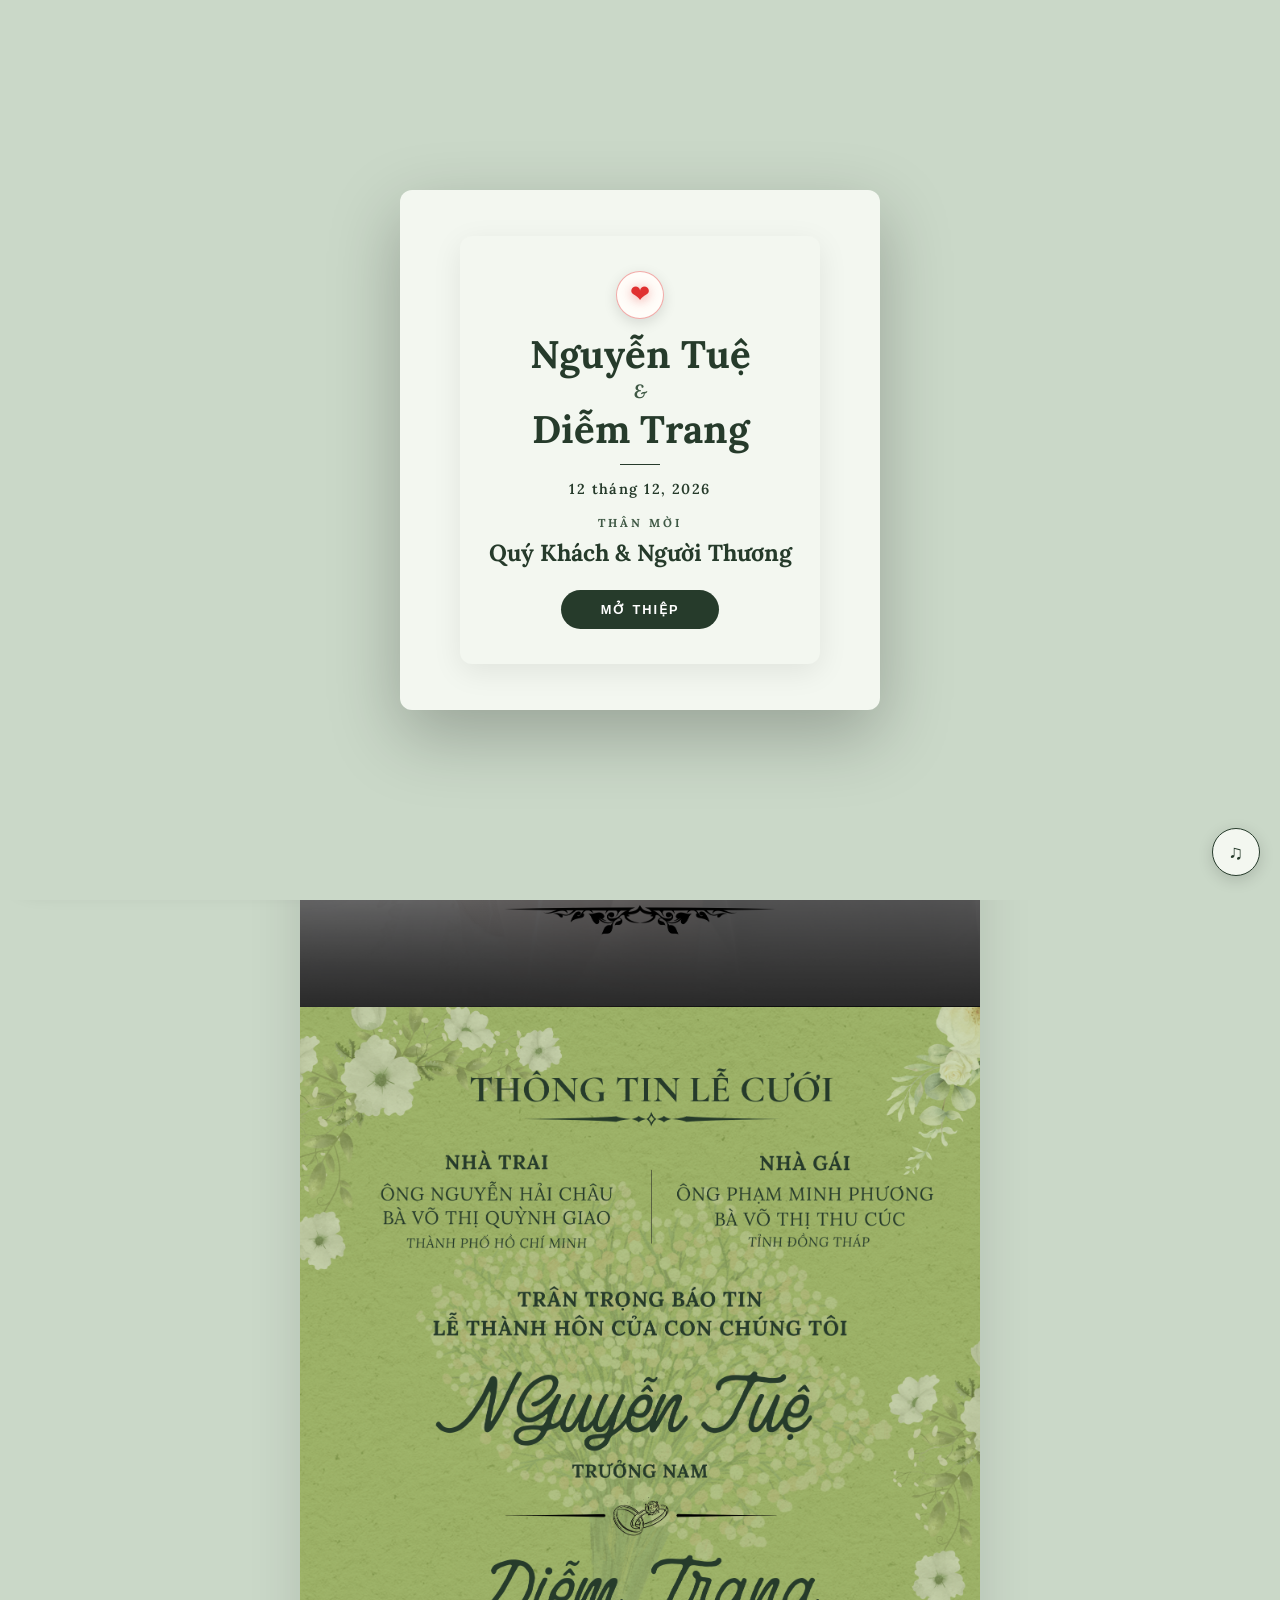
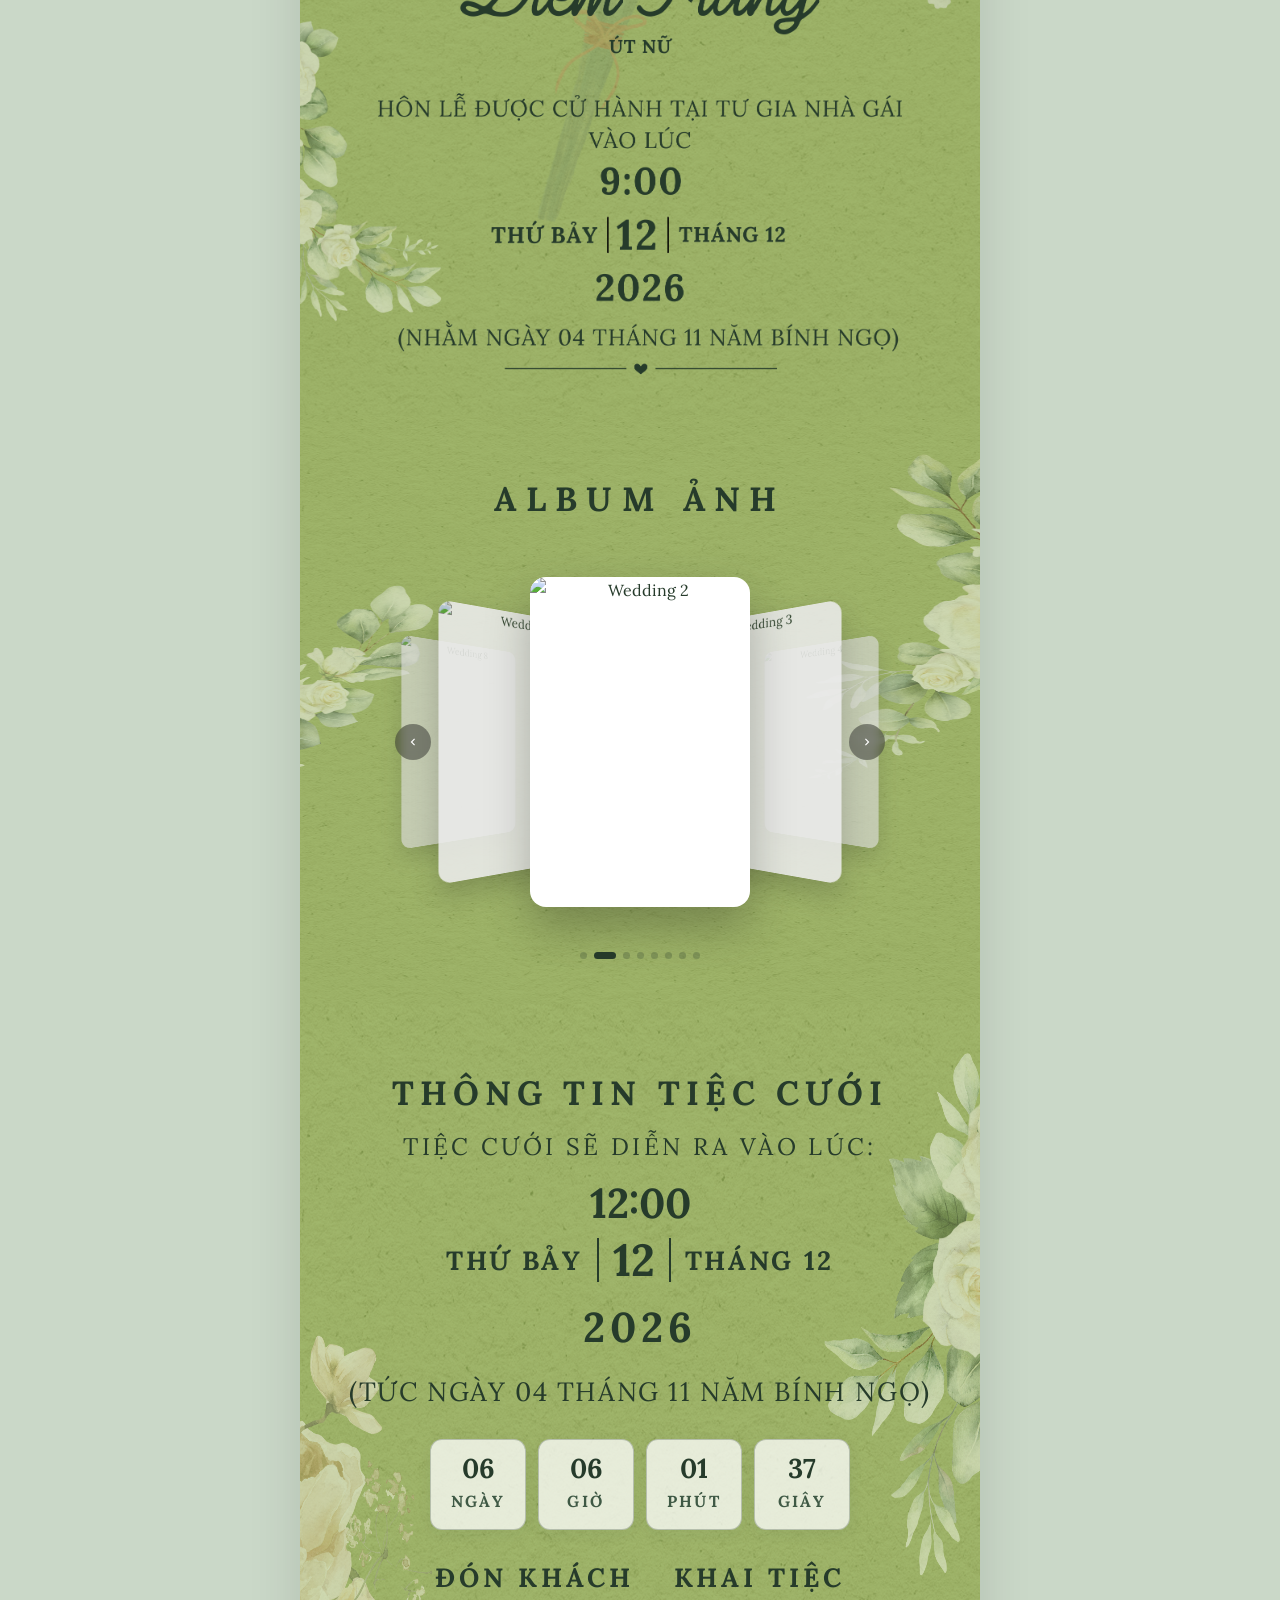
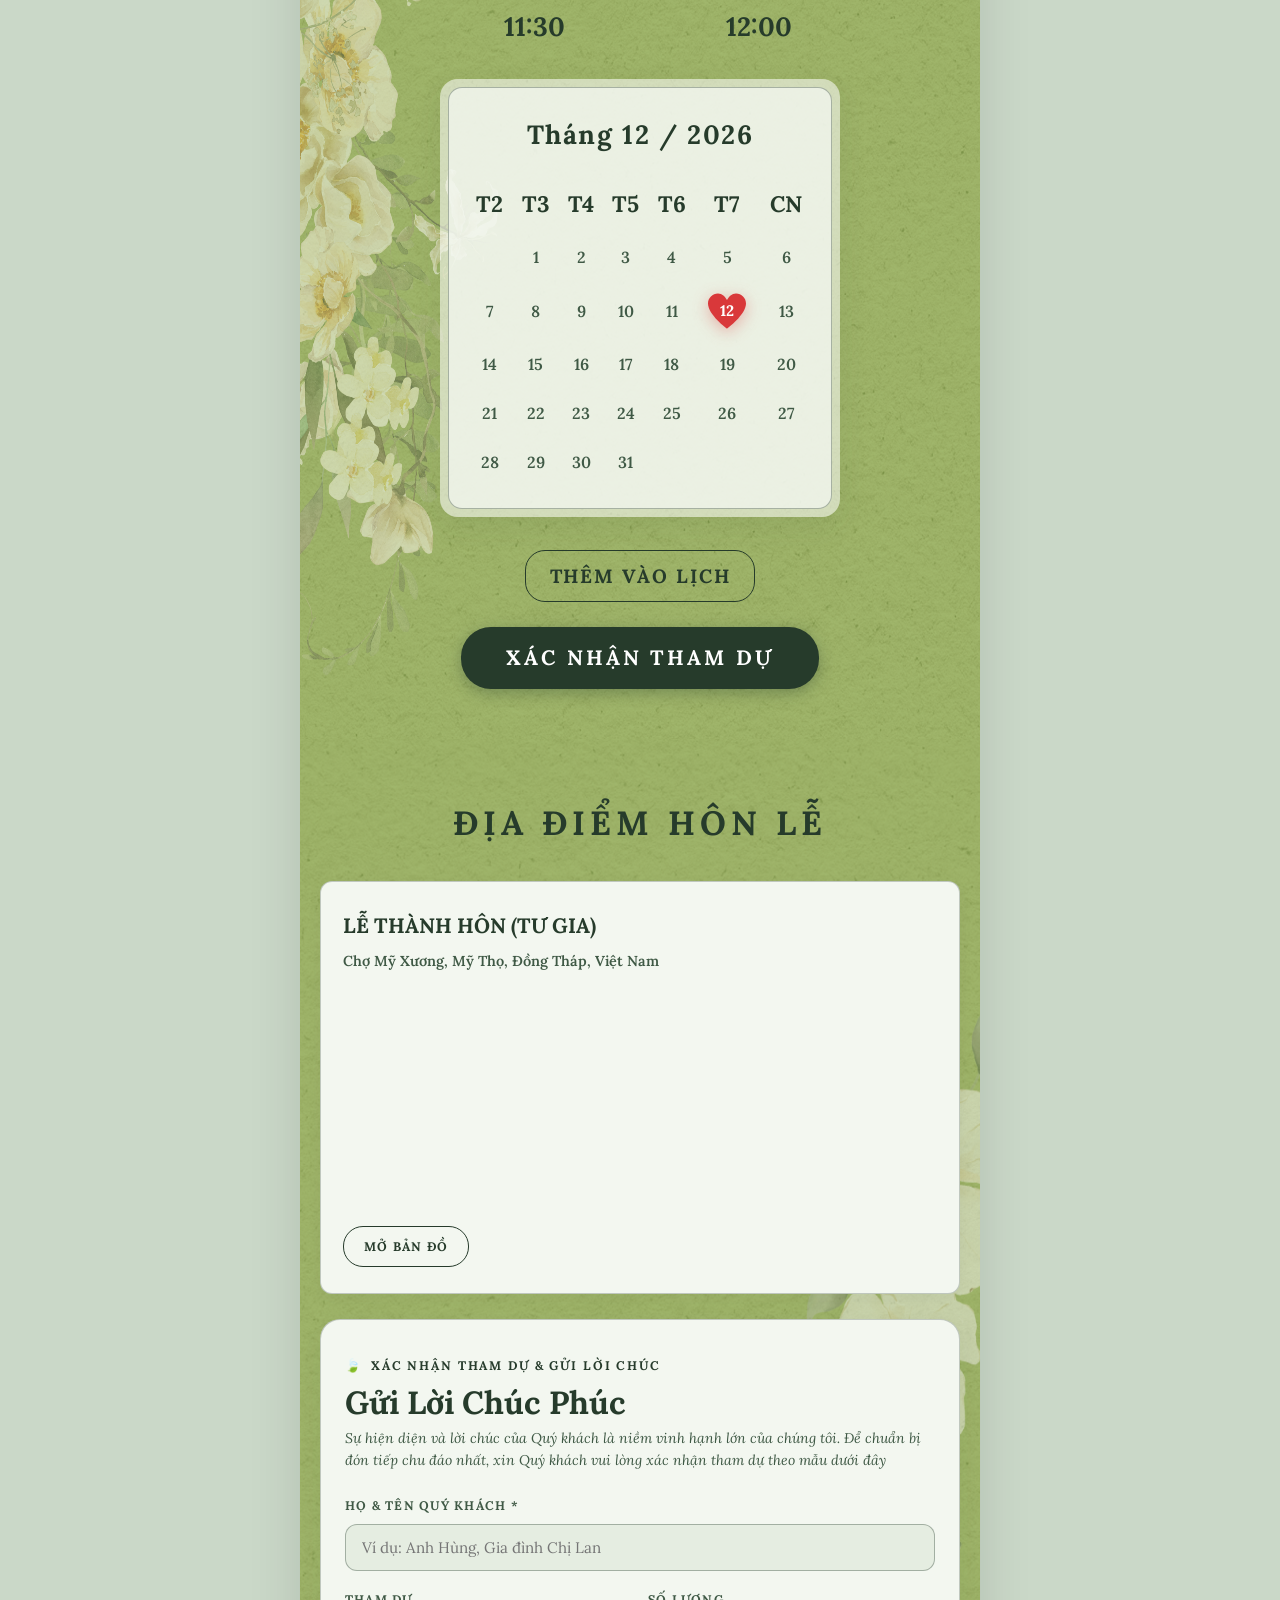
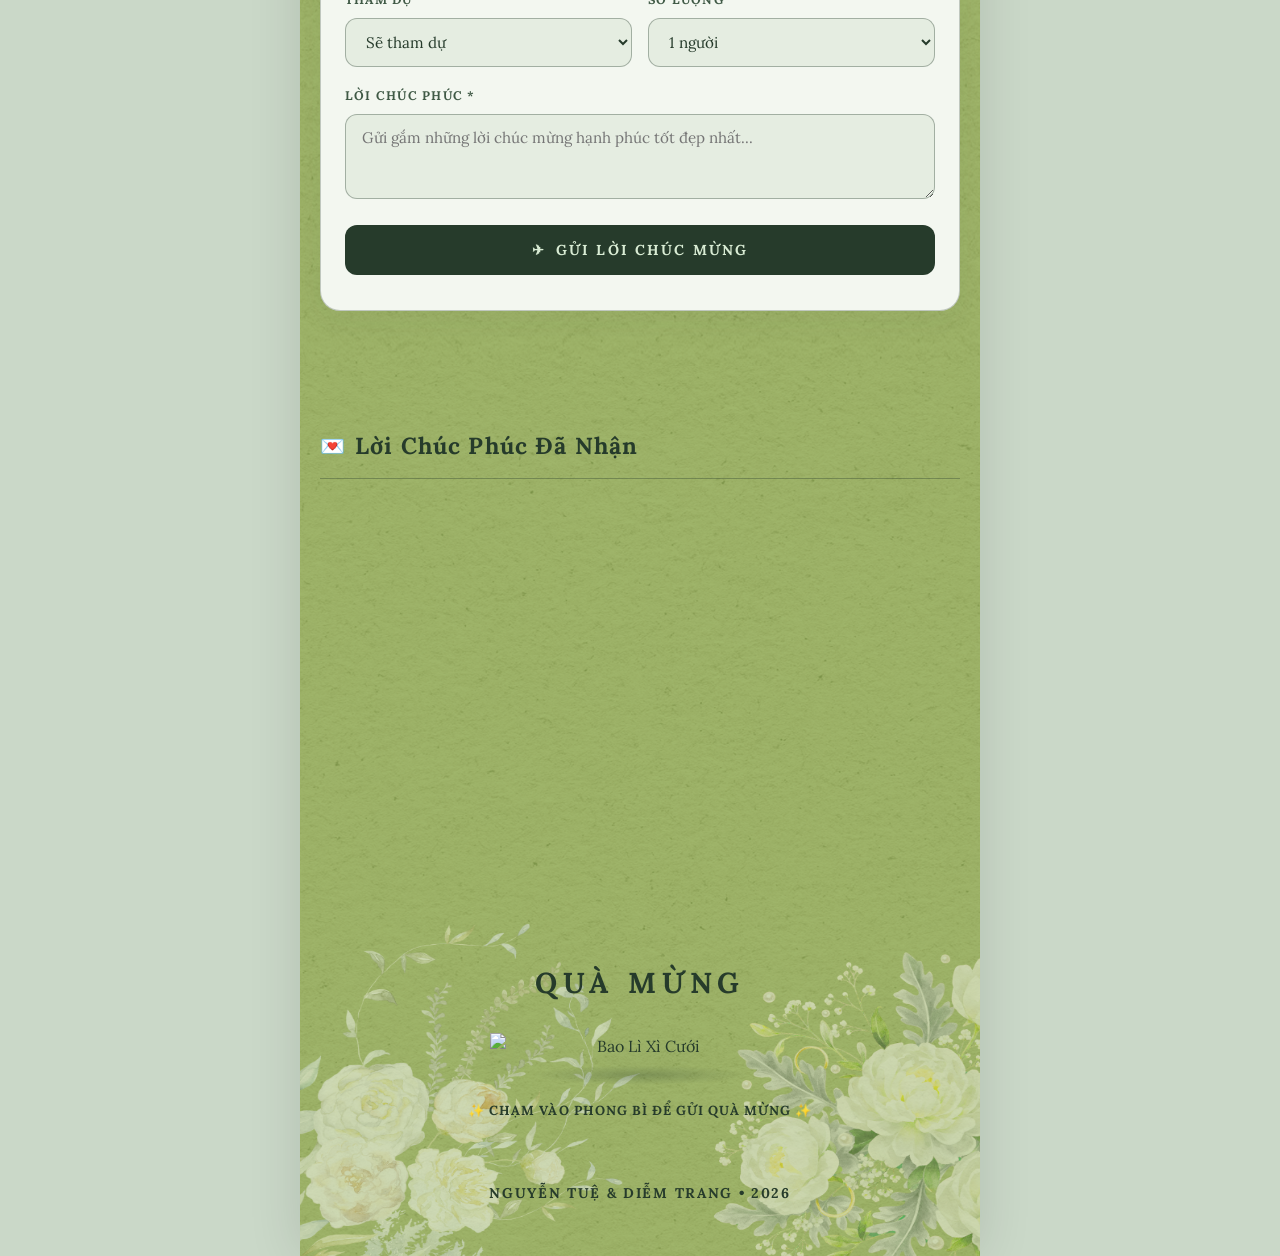
==== index.html @ a5dba7d6 "test" ====
<!DOCTYPE html>
<html lang="vi">
<head>
  <meta charset="UTF-8" />
  <meta name="viewport" content="width=device-width, initial-scale=1.0" />
  <title>Thông Tin Lễ Cưới | Nguyễn Tuệ & Diễm Trang</title>
  <link rel="preconnect" href="https://fonts.googleapis.com" />
  <link rel="preconnect" href="https://fonts.gstatic.com" crossorigin />
  <link href="https://fonts.googleapis.com/css2?family=Lora:ital,wght@0,400;0,500;0,600;0,700;1,400;1,600&family=Montserrat:wght@400;500;600;700;800&family=Playfair+Display:ital,wght@0,600;0,700;1,600&display=swap" rel="stylesheet" />
  <link rel="stylesheet" href="css/style.css">
</head>
<body>

  <!-- AUDIO PLAYER -->
  <audio id="audioPlayer" loop preload="auto">
    <source src="laanh.mp3" type="audio/mpeg" />
  </audio>

  <!-- FIXED MUSIC BUTTON -->
  <div class="music-btn" id="musicToggle" title="Bật/Tắt Nhạc Nền">♫</div>

  <!-- TICKER LỜI CHÚC (GÓC DƯỚI TRÁI) -->
  <div class="floating-ticker-widget" id="floatingWidget">
    <div class="ticker-header">
      <span><span class="red-heart">❤</span> Lời Chúc Phúctest</span>
      <button class="ticker-close-btn" id="widgetToggleBtn" title="Thu gọn">✕</button>
    </div>
    <div class="ticker-content-box" id="tickerContentBox"></div>
  </div>
  <div class="widget-fab-icon" id="widgetFabIcon" title="Xem lời chúc">
    <svg class="heart-fab-svg" viewBox="0 0 32 29.6">
      <path d="M23.6,0c-3.4,0-6.3,2.7-7.6,5.6C14.7,2.7,11.8,0,8.4,0C3.8,0,0,3.8,0,8.4c0,9.4,16,21.2,16,21.2s16-11.8,16-21.2C32,3.8,28.2,0,23.6,0z"/>
    </svg>
  </div>
  
  <!-- POP-UP THÔNG BÁO -->
  <div class="custom-alert-overlay" id="customAlert">
    <div class="custom-alert-card">
      <h4 id="alertTitle">Thông Báo</h4>
      <p id="alertMsg">Thao tác thành công!</p>
      <button class="btn-alert-ok" id="alertOkBtn">Đồng Ý</button>
    </div>
  </div>
  
  <!-- MÀN HÌNH LOADING KHI SUBMIT FORM -->
  <div class="loading-overlay" id="loadingOverlay">
    <div class="spinner"></div>
    <div class="loading-text">Đang gửi lời chúc...</div>
  </div>

  <!-- MÀN HÌNH CHÀO MỞ THIỆP -->
  <div id="gateScreen">
    <div class="vintage-envelope-card">
      <div class="gate-inner-content">
        <div class="seal-heart-icon"><span class="red-heart">❤</span></div>
        <div class="gate-names">
          Nguyễn Tuệ
          <span>&</span>
          Diễm Trang
        </div>
        <div class="gate-divider"></div>
        <div class="gate-date">12 tháng 12, 2026</div>
        <div class="gate-guest-box">
          <small>Thân Mời</small>
          <div class="gate-guest-name" id="gateGuest">Quý Khách & Người Thương</div>
        </div>
        <button class="btn-gate-open" id="btnOpen">Mở thiệp</button>
      </div>
    </div>
  </div>

  <!-- GIAO DIỆN CHÍNH -->
  <div class="wrapper">
    <!-- 0. SAVE THE DATE (POSTER 1) -->
    <section class="poster-section save-the-date-poster">
      <img src="./image/Main 1.png" alt="Save The Date - Nguyễn Tuệ & Diễm Trang" class="full-poster-img" />
    </section>

    <!-- 1. THÔNG TIN LỄ CƯỚI (POSTER 2) -->
    <section class="poster-section invitation-poster">
      <img src="./image/Main 2.png" alt="Thông Tin Lễ Cưới - Nguyễn Tuệ & Diễm Trang" class="full-poster-img" />
    </section>

    <!-- =========================================================
         BẮT ĐẦU 4 NỀN TRẢI ĐỀU NHAU TỪ ĐÂY
         ========================================================= -->

    <!-- NỀN 1: ALBUM ẢNH 3D -->
    <div class="album-section">
      <div class="album-container">
        <h2 class="album-heading">ALBUM ẢNH</h2>

        <div class="coverflow-wrapper" id="coverflowWrapper">
          <button class="nav-btn btn-prev" id="btnPrev" aria-label="Trước">
            <svg viewBox="0 0 24 24"><path d="M15.41 16.59L10.83 12l4.58-4.59L14 6l-6 6 6 6z"/></svg>
          </button>

          <!-- KHUNG TRACK CHỨA CÁC CARD ẢNH (GÁN ID ĐỂ REALTIME CẬP NHẬT) -->
          <div class="coverflow-track" id="coverflowTrack">
            <div class="coverflow-card"><img src="https://images.unsplash.com/photo-1519741497674-611481863552?w=600&auto=format&fit=crop&q=80" alt="Wedding 1"></div>
            <div class="coverflow-card"><img src="https://images.unsplash.com/photo-1511285560929-80b456fea0bc?w=600&auto=format&fit=crop&q=80" alt="Wedding 2"></div>
            <div class="coverflow-card"><img src="https://images.unsplash.com/photo-1583939003579-730e3918a45a?w=600&auto=format&fit=crop&q=80" alt="Wedding 3"></div>
            <div class="coverflow-card"><img src="https://images.unsplash.com/photo-1520854221256-17451cc331bf?w=600&auto=format&fit=crop&q=80" alt="Wedding 4"></div>
            <div class="coverflow-card"><img src="https://images.unsplash.com/photo-1537633552985-df8429e8048b?w=600&auto=format&fit=crop&q=80" alt="Wedding 5"></div>
            <div class="coverflow-card"><img src="https://images.unsplash.com/photo-1519741497674-611481863552?w=600&auto=format&fit=crop&q=80" alt="Wedding 6"></div>
            <div class="coverflow-card"><img src="https://images.unsplash.com/photo-1511285560929-80b456fea0bc?w=600&auto=format&fit=crop&q=80" alt="Wedding 7"></div>
            <div class="coverflow-card"><img src="https://images.unsplash.com/photo-1583939003579-730e3918a45a?w=600&auto=format&fit=crop&q=80" alt="Wedding 8"></div>
          </div>

          <button class="nav-btn btn-next" id="btnNext" aria-label="Sau">
            <svg viewBox="0 0 24 24"><path d="M8.59 16.59L13.17 12 8.59 7.41 10 6l6 6-6 6z"/></svg>
          </button>
        </div>

        <div class="dots-container" id="dotsBox"></div>
      </div>
    </div>

    <!-- NỀN 2: THÔNG TIN TIỆC CƯỚI & COUNTDOWN -->
    <div class="reception-details-section">
      <div class="reception-header-title">THÔNG TIN TIỆC CƯỚI</div>
      <div class="reception-header-sub">TIỆC CƯỚI SẼ DIỄN RA VÀO LÚC:</div>

      <div class="reception-main-time">12:00</div>

      <div class="date-display-box">
        <span class="day-text">Thứ Bảy</span>
        <span class="day-number">12</span>
        <span class="month-text">Tháng 12</span>
      </div>

      <div class="year-display">2026</div>
      <div class="lunar-date">(TỨC NGÀY 04 THÁNG 11 NĂM BÍNH NGỌ)</div>

      <!-- Countdown -->
      <div class="countdown-container" id="countdownTimer">
        <div class="countdown-card">
          <div class="countdown-number" id="cdDays">00</div>
          <div class="countdown-label">Ngày</div>
        </div>
        <div class="countdown-card">
          <div class="countdown-number" id="cdHours">00</div>
          <div class="countdown-label">Giờ</div>
        </div>
        <div class="countdown-card">
          <div class="countdown-number" id="cdMinutes">00</div>
          <div class="countdown-label">Phút</div>
        </div>
        <div class="countdown-card">
          <div class="countdown-number" id="cdSeconds">00</div>
          <div class="countdown-label">Giây</div>
        </div>
      </div>

      <div class="timeline-schedule-box">
        <div class="timeline-item-col">
          <small>ĐÓN KHÁCH</small>
          <span>11:30</span>
        </div>
        <div class="timeline-item-col">
          <small>KHAI TIỆC</small>
          <span>12:00</span>
        </div>
      </div>

      <!-- Khung Lịch Tháng 12 / 2026 -->
      <div class="calendar-box-container">
        <div class="calendar-inner-frame">
          <div class="calendar-title-month">Tháng 12 / 2026</div>
          <table class="calendar-table">
            <thead>
              <tr><th>T2</th><th>T3</th><th>T4</th><th>T5</th><th>T6</th><th>T7</th><th>CN</th></tr>
            </thead>
            <tbody>
              <tr><td></td><td>1</td><td>2</td><td>3</td><td>4</td><td>5</td><td>6</td></tr>
              <tr>
                <td>7</td><td>8</td><td>9</td><td>10</td><td>11</td>
                <td>
                  <div class="calendar-heart-highlight">
                    <svg class="heart-svg-bg" viewBox="0 0 32 29.6">
                      <path d="M23.6,0c-3.4,0-6.3,2.7-7.6,5.6C14.7,2.7,11.8,0,8.4,0C3.8,0,0,3.8,0,8.4c0,9.4,16,21.2,16,21.2s16-11.8,16-21.2C32,3.8,28.2,0,23.6,0z"/>
                    </svg>
                    <span class="heart-day-num">12</span>
                  </div>
                </td>
                <td>13</td>
              </tr>
              <tr><td>14</td><td>15</td><td>16</td><td>17</td><td>18</td><td>19</td><td>20</td></tr>
              <tr><td>21</td><td>22</td><td>23</td><td>24</td><td>25</td><td>26</td><td>27</td></tr>
              <tr><td>28</td><td>29</td><td>30</td><td>31</td><td></td><td></td><td></td></tr>
            </tbody>
          </table>
        </div>
      </div>
      <div>
        <a href="https://calendar.google.com/calendar/render?action=TEMPLATE&text=Ti%E1%BB%87c+C%C6%B0%E1%BB%9Bi+-+Nguy%E1%BB%85n+Tu%E1%BB%87+%26+Di%E1%BB%85m+Trang&dates=20261212T043000Z/20261212T070000Z&details=Ti%E1%BB%87c+m%E1%BB%ABng+t%E1%BA%A1i+GEM+Center&location=GEM+Center,+8+Nguy%E1%BB%85n+B%E1%BB%89nh+Khi%C3%AAm,+Qu%E1%BA%ADn+1" target="_blank" rel="noopener noreferrer" class="btn-add-calendar-link">Thêm vào lịch</a>
      </div>

      <div>
        <a href="#rsvpCardSection" class="btn-rsvp-pill">Xác nhận tham dự</a>
      </div>
    </div>

    <!-- NỀN 3: ĐỊA ĐIỂM HÔN LỄ & FORM RSVP -->
    <div class="location-rsvp-section">
      <div class="extra-section-title">ĐỊA ĐIỂM HÔN LỄ</div>

      <div class="event-box">
        <h3>LỄ THÀNH HÔN (TƯ GIA)</h3>
        <p style="font-size: 0.9rem; color: var(--text-muted); margin-top: 6px; font-weight: 600;">Chợ Mỹ Xương, Mỹ Thọ, Đồng Tháp, Việt Nam</p>
        <div class="map-frame-container">
          <iframe src="https://www.google.com/maps/embed?pb=!1m18!1m12!1m3!1d981.0309482582917!2d105.71771766951959!3d10.411741599357237!2m3!1f0!2f0!3f0!3m2!1i1024!2i768!4f13.1!3m3!1m2!1s0x310a63313f04448d%3A0xebf9f14470c0cf87!2zQ2jhu6MgTeG7uSBYxrDGoW5n!5e0!3m2!1sen!2sus!4v1789756861388!5m2!1sen!2sus" width="600" height="450" style="border:0;" allowfullscreen="" loading="lazy" referrerpolicy="strict-origin-when-cross-origin"></iframe>
        </div>
        <a href="https://maps.app.goo.gl/DeWTf856eBxqhm1cA" target="_blank" rel="noopener noreferrer" class="btn-sub-action">Mở Bản Đồ</a>
      </div>

      <!-- FORM XÁC NHẬN THAM DỰ & GỬI LỜI CHÚC -->
      <div class="rsvp-form-card" id="rsvpCardSection">
        <div class="rsvp-form-header-badge">
          <span>🍃</span> XÁC NHẬN THAM DỰ & GỬI LỜI CHÚC
        </div>
        <div class="rsvp-form-title">Gửi Lời Chúc Phúc</div>
        <div class="rsvp-form-subtitle">Sự hiện diện và lời chúc của Quý khách là niềm vinh hạnh lớn của chúng tôi. Để chuẩn bị đón tiếp chu đáo nhất, xin Quý khách vui lòng xác nhận tham dự theo mẫu dưới đây</div>

        <form id="rsvpForm">
          <div class="form-group-custom">
            <label class="form-label-custom">HỌ & TÊN QUÝ KHÁCH *</label>
            <input type="text" id="nameInput" class="form-input-custom" placeholder="Ví dụ: Anh Hùng, Gia đình Chị Lan" required maxlength="50" autocomplete="off" />
          </div>

          <div class="form-row-dual">
            <div class="form-group-custom">
              <label class="form-label-custom">THAM DỰ</label>
              <select id="attendingSelect" class="form-select-custom">
                <option value="true">Sẽ tham dự</option>
                <option value="false">Không thể tham dự</option>
              </select>
            </div>
            <div class="form-group-custom">
              <label class="form-label-custom">Số lượng</label>
              <select class="form-select-custom" id="rsvpGuestsSelect" name="guests_select">
                <option value="1">1 người</option>
                <option value="2">2 người</option>
                <option value="3">3 người</option>
                <option value="4">4 người</option>
                <option value="other">Khác...</option>
              </select>
              <input 
                type="number" 
                class="form-input-custom" 
                id="rsvpGuestsCustom" 
                placeholder="Nhập số người cụ thể..." 
                min="1" 
                max="50" 
                style="display: none; margin-top: 8px;"
              >
            </div>
          </div>

          <div class="form-group-custom">
            <label class="form-label-custom">LỜI CHÚC PHÚC *</label>
            <textarea id="msgInput" class="form-textarea-custom" rows="3" placeholder="Gửi gắm những lời chúc mừng hạnh phúc tốt đẹp nhất..." required maxlength="200"></textarea>
          </div>

          <button type="submit" id="btnSubmitRsvp" class="btn-submit-navy">
            <span>✈</span> GỬI LỜI CHÚC MỪNG
          </button>
        </form>
      </div>
    </div>

    <!-- NỀN 4: LỜI CHÚC PHÚC ĐÃ NHẬN & QUÀ MỪNG & FOOTER -->
    <div class="wishes-gift-section">
      <!-- DANH SÁCH LỜI CHÚC TRÔI VÔ HẠN -->
      <div class="wishes-section-wrapper">
        <div class="wishes-header-group">
          <span class="wishes-icon">💌</span>
          <h4 class="wishes-title">Lời Chúc Phúc Đã Nhận</h4>
        </div>
        <div class="infinite-wishes-scroll-box" id="infiniteWishesBox"></div>
      </div>

      <!-- HỘP QUÀ MỪNG -->
      <div class="gift-box-trigger" id="openGiftModal">
        <div class="gift-box-title">QUÀ MỪNG</div>
        <div class="floating-envelope-stage">
          <div class="envelope-floating-item">
            <img src="https://lh3.googleusercontent.com/d/1d_IVnCnlq5Kg1fUIGrdKSywDD524vEcb=w1000" alt="Bao Lì Xì Cưới" class="floating-envelope-img" />
          </div>
          <div class="envelope-floor-shadow"></div>
        </div>
        <p class="envelope-click-hint"><span>✨</span> Chạm vào phong bì để gửi quà mừng <span>✨</span></p>
      </div>

      <footer class="wedding-footer">
        NGUYỄN TUỆ & DIỄM TRANG • 2026
      </footer>
    </div>
  </div>

  <!-- LIGHTBOX GALLERY NÂNG CAO (GỒM BỘ ĐẾM SỐ, NÚT NEXT/PREV VÀ DẢI THUMBNAIL) -->
  <div class="lightbox-modal" id="lightboxModal">
    <div class="lb-top-bar">
      <div class="lb-counter" id="lbCounter">1 / 8</div>
      <button class="lb-close-btn" id="lightboxClose" aria-label="Đóng">&times;</button>
    </div>

    <div class="lb-main-stage" id="lbMainStage">
      <button class="lb-nav-btn lb-btn-prev" id="lbBtnPrev" aria-label="Ảnh trước">&#10094;</button>
      
      <div class="lb-image-container">
        <img id="lightboxZoomImg" src="" alt="Wedding Photo" />
      </div>

      <button class="lb-nav-btn lb-btn-next" id="lbBtnNext" aria-label="Ảnh kế tiếp">&#10095;</button>
    </div>

    <div class="lb-thumbnails-strip" id="lbThumbStrip"></div>
  </div>

  <!-- MODAL HỘP QUÀ MỪNG (QR CODE) -->
  <div class="qr-modal-overlay" id="giftModal">
    <div class="qr-modal-card">
      <div class="qr-modal-header">
        <button class="qr-modal-close" id="closeModal" aria-label="Đóng">&times;</button>
        <h3 class="qr-modal-title">QUÀ MỪNG</h3>
      </div>
      <div class="qr-modal-body">
        <div class="qr-person-card">
          <div class="qr-person-role">Chú Rể - NGUYỄN TUỆ</div>
          <div class="qr-image-frame">
            <img src="https://img.vietqr.io/image/TPB-07330427101-compact2.png?accountName=NGUYEN%20TUE&amount=0" alt="QR Chú Rể">
          </div>
          <div class="bank-name-text">TPBANK</div>
          <div class="bank-acc-number">07330427101</div>
          <div class="bank-acc-owner">NGUYỄN TUỆ</div>
          <a href="javascript:void(0)" onclick="downloadQRCode('https://img.vietqr.io/image/TPB-07330427101-compact2.png?accountName=NGUYEN%20TUE&amount=0', 'QR_ChuRe_NguyenTue.jpg')" class="btn-download-qr"><svg viewBox="0 0 24 24"><path d="M19 9h-4V3H9v6H5l7 7 7-7zM5 18v2h14v-2H5z"/></svg> <span>Lưu QR</span></a>
        </div>

        <div class="qr-person-card">
          <div class="qr-person-role">Cô Dâu - DIỄM TRANG</div>
          <div class="qr-image-frame">
            <img src="https://img.vietqr.io/image/TPB-64444060497-compact2.png?accountName=PHAM%20THI%20DIEM%20TRANG&amount=0" alt="QR Cô Dâu">
          </div>
          <div class="bank-name-text">TPBANK</div>
          <div class="bank-acc-number">64444060497</div>
          <div class="bank-acc-owner">PHẠM THỊ DIỄM TRANG</div>
          <a href="javascript:void(0)" onclick="downloadQRCode('https://img.vietqr.io/image/TPB-64444060497-compact2.png?accountName=PHAM%20THI%20DIEM%20TRANG&amount=0', 'QR_CoDau_DiemTrang.jpg')" class="btn-download-qr"><svg viewBox="0 0 24 24"><path d="M19 9h-4V3H9v6H5l7 7 7-7zM5 18v2h14v-2H5z"/></svg> <span>Lưu QR</span></a>
        </div>
      </div>
    </div>
  </div>

  <script src="https://www.gstatic.com/firebasejs/8.10.1/firebase-app.js"></script>
  <script src="https://www.gstatic.com/firebasejs/8.10.1/firebase-database.js"></script>
  <script src="js/firebase-config.js"></script>
  <script src="js/qr.js"></script>
  <script src="js/realtime.js"></script>
  <script src="js/app.js"></script>
</body>
</html>
---- css/style.css ----
:root {
  --bg-cream: #EBF1E8;
  --card-cream: #F3F7F0;
  --text-brown: #263b2b;
  --text-main: #263b2b;
  --text-muted: #3f5945;
  --btn-brown: #263b2b;
  --btn-hover: #1b2a1f;
  --btn-navy: #263b2b;
  --btn-navy-hover: #1b2a1f;
  --border-soft: rgba(38, 59, 43, 0.25);
  
  --font-lora: 'Lora', serif;
  --font-serif: 'Lora', serif;
  --font-sans: 'Lora', serif;
}

* { box-sizing: border-box; margin: 0; padding: 0; }
html { scroll-behavior: smooth; }
body {
  background-color: #cad8c8;
  color: var(--text-main);
  font-family: var(--font-sans);
  font-size: 16px;
  line-height: 1.7;
  overflow-x: hidden;
}

/* --- ÉP TRÁI TIM ĐỎ RỰC TRÊN TẤT CẢ THIẾT BỊ --- */
.red-heart {
  color: #E03131 !important;
  font-family: -apple-system, BlinkMacSystemFont, "Segoe UI Emoji", "Apple Color Emoji", sans-serif !important;
  font-style: normal;
  display: inline-block;
  vertical-align: middle;
  filter: drop-shadow(0 2px 4px rgba(224, 49, 49, 0.35));
}

.pure-red-heart-svg,
.heart-fab-svg {
  display: inline-block;
  fill: #E03131 !important;
  vertical-align: middle;
  filter: drop-shadow(0 2px 4px rgba(224, 49, 49, 0.4)) !important;
}

/* --- NÚT BẬT/TẮT NHẠC (MUSIC BUTTON) --- */
.music-btn {
  position: fixed !important;
  bottom: 24px !important;
  right: 20px !important;
  width: 48px !important;
  height: 48px !important;
  background: var(--card-cream) !important;
  border: 1.5px solid var(--btn-brown) !important;
  border-radius: 50% !important;
  display: flex !important;
  align-items: center !important;
  justify-content: center !important;
  cursor: pointer !important;
  z-index: 999999 !important;
  box-shadow: 0 4px 15px rgba(0, 0, 0, 0.15) !important;
  color: var(--btn-brown) !important;
  font-size: 1.25rem !important;
  user-select: none;
  -webkit-tap-highlight-color: transparent;
  transition: transform 0.2s ease, background 0.2s ease;
}
.music-btn:hover {
  background: var(--bg-cream) !important;
  transform: scale(1.08);
}
.music-btn.playing {
  animation: spinMusic 6s linear infinite !important;
}
.music-btn.needs-tap {
  animation: pulseNeedsTap 1.1s ease-in-out infinite !important;
}
@keyframes pulseNeedsTap {
  0%, 100% { box-shadow: 0 4px 15px rgba(0,0,0,0.2); }
  50% { box-shadow: 0 4px 22px rgba(38, 59, 43, 0.75); }
}
@keyframes spinMusic {
  100% { transform: rotate(360deg); }
}

/* --- TICKER LỜI CHÚC GÓC DƯỚI TRÁI --- */
.floating-ticker-widget {
  position: fixed;
  bottom: 24px;
  left: 20px;
  z-index: 900;
  max-width: 320px;
  width: calc(100% - 90px);
  background: rgba(38, 59, 43, 0.95);
  backdrop-filter: blur(10px); 
  border: 1px solid rgba(255, 255, 255, 0.2);
  border-radius: 12px;
  padding: 12px 14px;
  color: #fff;
  box-shadow: 0 10px 25px rgba(0,0,0,0.2);
  transition: all 0.3s ease;
}
.floating-ticker-widget.minimized {
  opacity: 0;
  transform: scale(0.8) translateY(20px);
  pointer-events: none;
}
.ticker-header {
  display: flex;
  justify-content: space-between;
  align-items: center;
  margin-bottom: 6px;
  font-size: 0.72rem;
  letter-spacing: 0.15em;
  text-transform: uppercase;
  color: #E2EFE0;
  border-bottom: 1px solid rgba(255, 255, 255, 0.15);
  padding-bottom: 4px;
  font-weight: 700;
}
.ticker-close-btn { 
  background: none;
  border: none;
  color: #fff;
  cursor: pointer;
  font-size: 1rem; 
  padding: 0 4px;
  line-height: 1;
  transition: color 0.2s;
}
.ticker-close-btn:hover { color: #E2EFE0; }
.ticker-content-box { min-height: 42px; display: flex; align-items: center; overflow: hidden; }
.ticker-slide-item { font-size: 0.88rem; line-height: 1.4; color: #FAF6F0; animation: fadeInOut 4s ease infinite; width: 100%; }
.ticker-slide-item strong { color: #CDE6CA; margin-right: 4px; font-weight: 700; }
@keyframes fadeInOut {
  0% { opacity: 0; transform: translateY(6px); }
  15% { opacity: 1; transform: translateY(0); }
  85% { opacity: 1; transform: translateY(0); }
  100% { opacity: 0; transform: translateY(-6px); }
}

/* NÚT TRÒN GÓC DƯỚI TRÁI (#widgetFabIcon) */
.widget-fab-icon {
  position: fixed;
  bottom: 24px;
  left: 20px;
  width: 44px;
  height: 44px;
  background: #FFFFFF !important;
  border: 1.5px solid rgba(224, 49, 49, 0.4) !important;
  border-radius: 50%;
  display: none;
  align-items: center;
  justify-content: center;
  cursor: pointer;
  z-index: 901;
  box-shadow: 0 4px 15px rgba(224, 49, 49, 0.25) !important;
}
.widget-fab-icon .red-heart {
  font-size: 1.35rem !important;
}
.widget-fab-icon .pure-red-heart-svg,
.widget-fab-icon .heart-fab-svg {
  width: 20px !important;
  height: 20px !important;
}
.floating-ticker-widget.minimized ~ .widget-fab-icon { display: flex; }

/* --- MODAL THÔNG BÁO --- */
.custom-alert-overlay {
  position: fixed; inset: 0; background: rgba(0,0,0,0.65); backdrop-filter: blur(4px);
  z-index: 100002; display: flex; align-items: center; justify-content: center;
  padding: 20px; opacity: 0; visibility: hidden; transition: all 0.2s ease;
}
.custom-alert-overlay.active { opacity: 1; visibility: visible; }
.custom-alert-card {
  background: var(--card-cream); max-width: 360px; width: 100%; border-radius: 12px;
  padding: 26px 20px; text-align: center; border: 1px solid var(--border-soft);
  box-shadow: 0 15px 35px rgba(0,0,0,0.15);
}
.custom-alert-card h4 { font-family: var(--font-lora); font-size: 1.5rem; color: var(--text-brown); margin-bottom: 6px; font-weight: 700; }
.custom-alert-card p { font-size: 0.92rem; color: var(--text-muted); margin-bottom: 18px; }
.btn-alert-ok {
  background: var(--btn-brown); color: #fff; border: none; padding: 9px 26px;
  border-radius: 20px; font-size: 0.78rem; letter-spacing: 0.1em; text-transform: uppercase; cursor: pointer; font-weight: 700;
}

/* --- MÀN HÌNH LOADING OVERLAY --- */
.loading-overlay {
  position: fixed; inset: 0; background: rgba(0, 0, 0, 0.75); backdrop-filter: blur(4px);
  z-index: 200005; display: flex; flex-direction: column; align-items: center; justify-content: center;
  opacity: 0; visibility: hidden; transition: all 0.3s ease;
}
.loading-overlay.active { opacity: 1; visibility: visible; }
.spinner {
  width: 48px; height: 48px; border: 4px solid rgba(255, 253, 249, 0.2);
  border-top: 4px solid var(--btn-brown); border-radius: 50%;
  animation: spinSpinner 1s linear infinite; margin-bottom: 16px;
}
.loading-text {
  color: #FFFDF9; font-family: var(--font-lora); font-size: 0.9rem;
  font-weight: 700; letter-spacing: 0.15em; text-transform: uppercase;
}
@keyframes spinSpinner {
  0% { transform: rotate(0deg); }
  100% { transform: rotate(360deg); }
}

/* --- MÀN HÌNH CHÀO MỞ THIỆP --- */
#gateScreen {
  position: fixed; inset: 0;
  background-color: #cad8c8;
  z-index: 99999; display: flex; align-items: center; justify-content: center; padding: 20px;
  transition: transform 0.8s cubic-bezier(0.77, 0, 0.175, 1), opacity 0.7s ease;
}
#gateScreen.opened { transform: translateY(-100%); opacity: 0; pointer-events: none; }

.vintage-envelope-card {
  background-image: url('https://lh3.googleusercontent.com/d/1Trzsk9gIA4uWWmUoscQg_169gtAg_gyr');
  background-size: cover;
  background-position: center;
  background-repeat: no-repeat;
  background-color: var(--card-cream);
  border-radius: 12px;
  max-width: 480px; width: 100%; min-height: 520px; 
  padding: 45px 30px;
  text-align: center; display: flex; flex-direction: column;
  justify-content: center; align-items: center;
  box-shadow: 0 25px 70px rgba(0, 0, 0, 0.25);
}
.gate-inner-content {
  background: var(--card-cream);
  padding: 35px 20px;
  border-radius: 12px; width: 100%; max-width: 360px;
  box-shadow: 0 8px 30px rgba(0,0,0,0.08);
  border: none;
}
.seal-heart-icon {
  width: 48px;
  height: 48px;
  background: #FFFDF9 !important;
  border: 1.5px solid rgba(224, 49, 49, 0.4) !important;
  border-radius: 50%;
  display: inline-flex;
  align-items: center;
  justify-content: center;
  box-shadow: 0 4px 14px rgba(0, 0, 0, 0.12);
  margin-bottom: 12px;
}
.seal-heart-icon .red-heart {
  font-size: 1.5rem !important;
  filter: drop-shadow(0 2px 6px rgba(224, 49, 49, 0.45));
}
.seal-heart-icon .pure-red-heart-svg {
  width: 24px;
  height: 24px;
}
.gate-names {
  font-family: var(--font-lora); font-size: 2.4rem; font-weight: 700; color: var(--text-brown); line-height: 1.2;
}
.gate-names span { display: block; font-size: 1.2rem; font-style: italic; color: var(--text-muted); margin: 3px 0; font-weight: 600; }
.gate-divider { margin: 12px auto; width: 40px; height: 1px; background: var(--btn-brown); position: relative; }
.gate-date { font-size: 0.9rem; letter-spacing: 0.1em; color: var(--text-brown); margin-bottom: 10px; font-weight: 600; }
.gate-guest-box { margin: 12px 0 18px; padding: 0; background: transparent; border: none; }
.gate-guest-box small { display: block; font-size: 0.72rem; letter-spacing: 0.25em; text-transform: uppercase; color: var(--text-muted); font-weight: 700; }
.gate-guest-name { font-family: var(--font-lora); font-size: 1.45rem; font-weight: 700; color: var(--text-brown); }
.btn-gate-open {
  background: var(--btn-brown); color: #fff; border: none; padding: 12px 40px; border-radius: 25px;
  font-size: 0.8rem; letter-spacing: 0.15em; text-transform: uppercase; font-weight: 700; cursor: pointer;
  transition: background 0.2s ease;
}
.btn-gate-open:hover { background: var(--btn-hover); }

/* --- KHUNG CHỨA TOÀN TRANG (.WRAPPER) --- */
.wrapper {
  max-width: 680px;
  margin: 0 auto;
  box-shadow: 0 0 50px rgba(0,0,0,0.12);
  min-height: 100vh;
  position: relative;
  background-color: var(--bg-cream);
}

/* =========================================================
   POSTER SECTIONS: SAVE THE DATE & THÔNG TIN LỄ CƯỚI (ẢNH)
   ========================================================= */
.poster-section {
  width: 100%;
  display: block;
  margin: 0;
  padding: 0;
  background: transparent;
  border: none !important;
  line-height: 0;
}

.full-poster-img {
  width: 100%;
  height: auto;
  display: block;
  object-fit: cover;
  border: none !important;
}

/* =========================================================
   4 SECTION NỀN: ÉP 100% 100% HIỆN TRỌN BÔNG HOA 2 MÉP
   ========================================================= */

/* 1. ALBUM SECTION */
.album-section {
  width: 100%;
  max-width: 680px;
  margin: 0 auto;
  padding: 55px 20px 45px 20px;
  background-image: url('../image/album.png'), url('../image/Album.jpg') !important;
  background-size: 100% 100% !important;
  background-position: center top !important;
  background-repeat: no-repeat !important;
  display: flex;
  flex-direction: column;
  justify-content: center;
  align-items: center;
  position: relative;
  clear: both;
}

/* 2. SECTION TIỆC CƯỚI & COUNTDOWN */
.reception-details-section {
  width: 100%;
  max-width: 680px;
  margin: 0 auto;
  padding: 60px 20px 50px 20px;
  text-align: center;
  background-image: url('../image/section 1.png'), url('../image/section%201.png'), url('../image/section 1.jpg') !important;
  background-size: 100% 100% !important;
  background-position: center top !important;
  background-repeat: no-repeat !important;
  position: relative;
  clear: both;
}

/* 3. SECTION ĐỊA ĐIỂM & RSVP FORM */
.location-rsvp-section {
  width: 100%;
  max-width: 680px;
  margin: 0 auto;
  padding: 55px 20px 45px 20px; 
  background-image: url('../image/section 2.png'), url('../image/section%202.png'), url('../image/section 2.jpg') !important;
  background-size: 100% 100% !important;
  background-position: center top !important;
  background-repeat: no-repeat !important;
  text-align: center;
  position: relative;
  clear: both;
}

/* 4. SECTION LỜI CHÚC & QUÀ MỪNG & FOOTER */
.wishes-gift-section {
  width: 100%;
  max-width: 680px;
  margin: 0 auto;
  padding: 50px 20px 30px 20px; 
  background-image: url('../image/section 3.png'), url('../image/section%203.png'), url('../image/section 3.jpg') !important;
  background-size: 100% 100% !important;
  background-position: center top !important;
  background-repeat: no-repeat !important;
  text-align: center;
  position: relative;
  clear: both;
}

/* =========================================================
   COVERFLOW 3D ĐỒNG BỘ: SỬ DỤNG PERSPECTIVE NỘI BỘ
   ========================================================= */
.album-container {
  width: 100%;
  max-width: 580px;
  margin: 0 auto;
  text-align: center;
  position: relative;
  z-index: 2;
}

.album-heading {
  font-family: var(--font-lora);
  font-size: 2.1rem;
  letter-spacing: 0.28em;
  text-transform: uppercase;
  color: #263b2b !important;
  font-weight: 700;
  margin-bottom: 25px;
}

.coverflow-wrapper {
  position: relative;
  width: 100%;
  height: 380px;
  display: flex;
  align-items: center;
  justify-content: center;
  -webkit-perspective: 1200px;
  perspective: 1200px;
  user-select: none;
}

.coverflow-track {
  position: relative;
  width: 100%;
  height: 100%;
  display: flex;
  align-items: center;
  justify-content: center;
  -webkit-transform-style: preserve-3d;
  transform-style: preserve-3d;
}

.coverflow-card {
  position: absolute;
  width: 220px;
  height: 330px;
  border-radius: 16px;
  overflow: hidden;
  background: #FFF;
  box-shadow: 0 15px 32px rgba(0, 0, 0, 0.2);
  cursor: pointer;
  -webkit-transform-origin: center center;
  transform-origin: center center;
  -webkit-backface-visibility: hidden;
  backface-visibility: hidden;
  transition: transform 0.65s cubic-bezier(0.25, 1, 0.5, 1), opacity 0.65s ease, filter 0.65s ease;
  will-change: transform, opacity;
}

.coverflow-card img {
  width: 100%;
  height: 100%;
  object-fit: cover;
  display: block;
  pointer-events: auto;
  cursor: pointer;
}

.coverflow-card.active {
  -webkit-transform: perspective(1000px) translateX(0) translateZ(0) rotateY(0deg) scale(1) !important;
  transform: perspective(1000px) translateX(0) translateZ(0) rotateY(0deg) scale(1) !important;
  z-index: 10 !important;
  opacity: 1 !important;
  filter: brightness(1) !important;
  box-shadow: 0 20px 45px rgba(0, 0, 0, 0.25) !important;
}

.coverflow-card.prev-1 {
  -webkit-transform: perspective(1000px) translateX(-130px) translateZ(-60px) rotateY(42deg) scale(0.86) !important;
  transform: perspective(1000px) translateX(-130px) translateZ(-60px) rotateY(42deg) scale(0.86) !important;
  z-index: 6 !important;
  opacity: 0.88 !important;
  filter: brightness(0.92) !important;
}
.coverflow-card.next-1 {
  -webkit-transform: perspective(1000px) translateX(130px) translateZ(-60px) rotateY(-42deg) scale(0.86) !important;
  transform: perspective(1000px) translateX(130px) translateZ(-60px) rotateY(-42deg) scale(0.86) !important;
  z-index: 6 !important;
  opacity: 0.88 !important;
  filter: brightness(0.92) !important;
}

.coverflow-card.prev-2 {
  -webkit-transform: perspective(1000px) translateX(-215px) translateZ(-120px) rotateY(52deg) scale(0.72) !important;
  transform: perspective(1000px) translateX(-215px) translateZ(-120px) rotateY(52deg) scale(0.72) !important;
  z-index: 2 !important;
  opacity: 0.65 !important;
  filter: brightness(0.85) !important;
}
.coverflow-card.next-2 {
  -webkit-transform: perspective(1000px) translateX(215px) translateZ(-120px) rotateY(-52deg) scale(0.72) !important;
  transform: perspective(1000px) translateX(215px) translateZ(-120px) rotateY(-52deg) scale(0.72) !important;
  z-index: 2 !important;
  opacity: 0.65 !important;
  filter: brightness(0.85) !important;
}

.coverflow-card.hidden-card {
  -webkit-transform: perspective(1000px) translateX(0) scale(0.4) !important;
  transform: perspective(1000px) translateX(0) scale(0.4) !important;
  z-index: 0 !important;
  opacity: 0 !important;
  pointer-events: none !important;
}

.nav-btn {
  position: absolute;
  top: 50%;
  transform: translateY(-50%);
  width: 36px;
  height: 36px;
  border-radius: 50%;
  background: rgba(30, 30, 30, 0.45);
  backdrop-filter: blur(4px);
  border: none;
  color: #FFF;
  display: flex;
  align-items: center;
  justify-content: center;
  cursor: pointer;
  z-index: 25;
  transition: background 0.2s, transform 0.2s;
}
.nav-btn:hover {
  background: rgba(30, 30, 30, 0.75);
  transform: translateY(-50%) scale(1.1);
}
.nav-btn svg { width: 14px; height: 14px; fill: currentColor; }
.btn-prev { left: 45px; }
.btn-next { right: 45px; }

.dots-container {
  display: flex;
  justify-content: center;
  align-items: center;
  gap: 7px;
  margin-top: 20px;
}
.dot-item {
  width: 7px;
  height: 7px;
  border-radius: 50%;
  background: rgba(38, 59, 43, 0.25);
  cursor: pointer;
  transition: all 0.3s ease;
}
.dot-item.active {
  width: 22px;
  border-radius: 8px;
  background: #263b2b !important;
}

/* =========================================================
   LIGHTBOX GALLERY NÂNG CAO (GIAO DIỆN XEM ẢNH FULL BỘ)
   ========================================================= */
.lightbox-modal {
  position: fixed !important;
  inset: 0 !important;
  width: 100vw !important;
  height: 100vh !important;
  background: rgba(10, 15, 12, 0.96) !important;
  backdrop-filter: blur(12px) !important;
  -webkit-backdrop-filter: blur(12px) !important;
  z-index: 10000000 !important;
  display: flex !important;
  flex-direction: column !important;
  justify-content: space-between !important;
  align-items: center !important;
  padding: 15px 0 20px 0 !important;
  opacity: 0;
  visibility: hidden;
  pointer-events: none;
  transition: opacity 0.3s ease, visibility 0.3s ease !important;
  user-select: none;
}

.lightbox-modal.active {
  opacity: 1 !important;
  visibility: visible !important;
  pointer-events: auto !important;
}

.lb-top-bar {
  width: 100%;
  max-width: 680px;
  display: flex;
  justify-content: space-between;
  align-items: center;
  padding: 5px 20px;
  flex-shrink: 0;
  z-index: 10;
}

.lb-counter {
  font-family: var(--font-lora);
  color: rgba(255, 255, 255, 0.9);
  font-size: 1.05rem;
  font-weight: 600;
  letter-spacing: 0.1em;
}

.lb-close-btn {
  background: none;
  border: none;
  color: #FFF;
  font-size: 2.2rem;
  cursor: pointer;
  line-height: 1;
  padding: 4px 8px;
  transition: transform 0.2s;
}
.lb-close-btn:active {
  transform: scale(0.9);
}

.lb-main-stage {
  position: relative;
  width: 100%;
  flex-grow: 1;
  display: flex;
  align-items: center;
  justify-content: center;
  overflow: hidden;
  touch-action: pan-y;
}

.lb-image-container {
  display: flex;
  align-items: center;
  justify-content: center;
  width: 100%;
  height: 100%;
  padding: 5px 15px;
}

.lb-image-container img {
  max-width: 92%;
  max-height: 100%;
  object-fit: contain;
  border-radius: 16px;
  box-shadow: 0 10px 40px rgba(0, 0, 0, 0.6);
  transition: opacity 0.25s ease, transform 0.25s ease;
}

.lb-nav-btn {
  position: absolute;
  top: 50%;
  transform: translateY(-50%);
  background: rgba(0, 0, 0, 0.35);
  border: 1px solid rgba(255, 255, 255, 0.2);
  color: #FFF;
  font-size: 1.4rem;
  width: 44px;
  height: 44px;
  border-radius: 50%;
  cursor: pointer;
  display: flex;
  align-items: center;
  justify-content: center;
  z-index: 15;
  transition: background 0.2s, transform 0.2s;
}
.lb-nav-btn:hover {
  background: rgba(38, 59, 43, 0.85);
}
.lb-btn-prev { left: 14px; }
.lb-btn-next { right: 14px; }

.lb-thumbnails-strip {
  width: 100%;
  max-width: 620px;
  display: flex;
  align-items: center;
  gap: 10px;
  padding: 12px 18px 5px;
  overflow-x: auto;
  overflow-y: hidden;
  flex-shrink: 0;
  -webkit-overflow-scrolling: touch;
  scrollbar-width: none;
}
.lb-thumbnails-strip::-webkit-scrollbar {
  display: none;
}

.lb-thumb-item {
  width: 58px;
  height: 72px;
  flex-shrink: 0;
  border-radius: 8px;
  overflow: hidden;
  border: 2px solid transparent;
  cursor: pointer;
  opacity: 0.5;
  transition: all 0.25s ease;
}
.lb-thumb-item img {
  width: 100%;
  height: 100%;
  object-fit: cover;
  display: block;
}
.lb-thumb-item.active {
  opacity: 1;
  border-color: #FFF;
  transform: scale(1.06);
  box-shadow: 0 4px 15px rgba(255, 255, 255, 0.35);
}

/* =========================================================
   PHẦN TIỆC CƯỚI: ĐỒNG BỘ 100% CỠ CHỮ & ĐỘ ĐẬM THEO ẢNH MAIN 2
   ========================================================= */
.reception-header-title {
  font-family: var(--font-lora) !important;
  font-size: 2.1rem !important;
  letter-spacing: 0.18em !important;
  text-transform: uppercase !important;
  color: #263b2b !important;
  font-weight: 700 !important;
  margin-bottom: 6px !important;
}

.reception-header-sub {
  font-family: var(--font-lora) !important;
  font-size: 1.5rem !important;
  letter-spacing: 0.14em !important;
  text-transform: uppercase !important;
  color: #263b2b !important;
  font-weight: 200 !important;
  margin-bottom: 12px !important;
}

.reception-main-time {
  font-family: var(--font-lora) !important;
  font-size: 2.6rem !important;
  color: #263b2b !important;
  font-weight: 700 !important;
  line-height: 1.1 !important;
  margin-bottom: 12px !important;
}

.date-display-box {
  margin: 12px auto 10px !important;
  display: flex !important;
  justify-content: center !important;
  align-items: center !important;
  gap: 14px !important;
  font-family: var(--font-lora) !important;
  color: #263b2b !important;
  white-space: nowrap !important;
}

.date-display-box .day-text,
.date-display-box .month-text {
  font-family: var(--font-lora) !important;
  font-size: 1.65rem !important;
  letter-spacing: 0.1em !important;
  font-weight: 700 !important;
  color: #263b2b !important;
  text-transform: uppercase !important;
}

.date-display-box .day-number {
  font-family: var(--font-lora) !important;
  font-size: 2.8rem !important;
  font-weight: 700 !important;
  line-height: 1 !important;
  padding: 0 14px !important;
  color: #263b2b !important;
  border-left: 2px solid #263b2b !important;
  border-right: 2px solid #263b2b !important;
}

.year-display {
  font-family: var(--font-lora) !important;
  font-size: 2.6rem !important;
  font-weight: 700 !important;
  color: #263b2b !important;
  letter-spacing: 0.12em !important;
  margin: 6px 0 !important;
}

.lunar-date {
  font-family: var(--font-lora) !important;
  font-size: 1.65rem !important;
  font-weight: 200 !important;
  color: #263b2b !important;
  letter-spacing: 0.06em !important;
  text-transform: uppercase !important;
  margin-bottom: 25px !important;
  display: block !important;
}

.timeline-schedule-box {
  display: flex !important;
  justify-content: center !important;
  align-items: center !important;
  gap: 40px !important;
  margin: 24px 0 20px !important;
}

.timeline-item-col small {
  display: block !important;
  font-family: var(--font-lora) !important;
  font-size: 1.65rem !important;
  letter-spacing: 0.15em !important;
  text-transform: uppercase !important;
  color: #263b2b !important;
  font-weight: 700 !important;
  margin-bottom: 4px !important;
}

.timeline-item-col span {
  font-family: var(--font-lora) !important;
  font-size: 1.65rem !important;
  color: #263b2b !important;
  font-weight: 700 !important;
}

.countdown-container {
  margin: 25px auto;
  max-width: 440px;
  display: grid;
  grid-template-columns: repeat(4, 1fr);
  gap: 12px;
  padding: 0 10px;
}

.countdown-card {
  background: rgba(255, 255, 255, 0.75) !important;
  border: 1px solid rgba(38, 59, 43, 0.25) !important;
  border-radius: 12px;
  padding: 14px 6px;
  box-shadow: 0 4px 15px rgba(38, 59, 43, 0.06) !important;
}

.countdown-number {
  font-family: var(--font-lora) !important;
  font-size: 1.7rem !important;
  font-weight: 700 !important;
  color: #263b2b !important;
  line-height: 1.1;
}

.countdown-label {
  font-family: var(--font-lora) !important;
  font-size: 1rem !important;
  letter-spacing: 0.15em !important;
  text-transform: uppercase !important;
  font-weight: 700 !important;
  color: #3f5945 !important;
  margin-top: 4px;
}

.reception-honor-invite {
  margin: 25px auto 10px;
  max-width: 480px;
  padding: 16px 20px;
  background: rgba(255, 253, 250, 0.65);
  border-radius: 12px;
  border: 1px dashed rgba(38, 59, 43, 0.45);
}

.reception-honor-invite .honor-text {
  font-family: var(--font-lora);
  font-size: 1.15rem;
  font-weight: 700;
  color: #263b2b;
  line-height: 1.45;
  margin-bottom: 6px;
}

.reception-honor-invite .honor-subtext {
  font-family: var(--font-lora);
  font-size: 0.85rem;
  color: #3f5945;
  line-height: 1.5;
}

.reception-honor-invite .honor-subtext strong {
  color: #263b2b;
  font-weight: 700;
}

.btn-add-calendar-link {
  display: inline-block;
  text-decoration: none;
  font-family: var(--font-lora);
  font-size: 1.2rem;
  font-weight: 700;
  letter-spacing: 0.1em;
  text-transform: uppercase;
  padding: 9px 24px;
  border: 1.5px solid #263b2b;
  color: #263b2b;
  border-radius: 20px;
  margin-top: 15px;
  transition: all 0.2s ease;
}

.btn-add-calendar-link:hover {
  background: #263b2b;
  color: #FFF;
}

.btn-rsvp-pill {
  display: inline-block;
  background: #263b2b !important;
  color: #fff !important;
  border: none;
  padding: 13px 45px;
  border-radius: 30px;
  font-family: var(--font-lora);
  font-size: 1.3rem;
  font-weight: 700;
  letter-spacing: 0.15em;
  text-transform: uppercase;
  cursor: pointer;
  margin-top: 25px;
  box-shadow: 0 4px 15px rgba(38, 59, 43, 0.35);
  transition: all 0.2s ease;
  text-decoration: none;
}
.btn-rsvp-pill:hover { background: #1b2a1f !important; transform: translateY(-1px); }

/* KHUNG LỊCH THÁNG 12/2026 */
.calendar-box-container {
  position: relative;
  max-width: 400px;
  margin: 30px auto 18px;
  padding: 8px;
  border-radius: 18px;
  background: rgba(255, 255, 255, 0.55);
  box-shadow: 0 10px 30px rgba(38, 59, 43, 0.08);
}
.calendar-inner-frame {
  border: 1.5px solid rgba(38, 59, 43, 0.35);
  border-radius: 14px;
  padding: 24px 18px 20px;
  background: rgba(243, 247, 240, 0.75);
}
.calendar-title-month {
  font-family: var(--font-lora);
  font-size: 1.65rem;
  font-weight: 700;
  color: #263b2b;
  letter-spacing: 0.06em;
  margin-bottom: 18px;
}
.calendar-table {
  width: 100%;
  border-collapse: collapse;
  font-family: var(--font-lora);
  font-size: 0.92rem;
  color: #3f5945;
}
.calendar-table th {
  padding: 10px 0;
  font-weight: 700;
  color: #263b2b;
  font-size: 1.4rem;
}
.calendar-table td {
  padding: 11px 0;
  text-align: center;
  vertical-align: middle;
  font-weight: 600;
  font-size: 1rem;
}
.calendar-heart-highlight {
  position: relative;
  display: inline-flex;
  align-items: center;
  justify-content: center;
  width: 38px;
  height: 36px;
  margin: 0 auto;
  animation: heartPulse 2.4s ease-in-out infinite;
}
.heart-svg-bg {
  position: absolute;
  inset: 0;
  width: 100%;
  height: 100%;
  fill: #D9383A;
  filter: drop-shadow(0 4px 8px rgba(217, 56, 58, 0.35));
}
.heart-day-num {
  position: relative;
  z-index: 2;
  font-family: var(--font-lora);
  font-size: 0.95rem;
  font-weight: 800;
  color: #FFFFFF !important;
  line-height: 1;
  padding-bottom: 2px;
}
@keyframes heartPulse {
  0% { transform: scale(1); }
  14% { transform: scale(1.12); }
  28% { transform: scale(1); }
  42% { transform: scale(1.1); }
  70% { transform: scale(1); }
  100% { transform: scale(1); }
}

/* =========================================================
   ĐỊA ĐIỂM & RSVP (NỀN 3)
   ========================================================= */
.extra-section-title {
  font-family: var(--font-lora);
  font-size: 2.1rem;
  color: #263b2b;
  margin-bottom: 30px;
  font-weight: 700;
  letter-spacing: 0.15em;
  text-transform: uppercase;
}
.event-box {
  background: var(--card-cream) !important; 
  border: 1px solid var(--border-soft); 
  border-radius: 12px;
  padding: 26px 22px; margin-bottom: 24px; text-align: left; 
  box-shadow: 0 4px 15px rgba(38, 59, 43, 0.04);
}
.event-box h3 { font-family: var(--font-lora); font-size: 1.3rem; color: #263b2b; font-weight: 700; }
.map-frame-container { width: 100%; height: 220px; border-radius: 8px; overflow: hidden; margin: 16px 0; }
.map-frame-container iframe { width: 100%; height: 100%; border: 0; }
.btn-sub-action {
  display: inline-block; text-decoration: none; font-size: 0.78rem; letter-spacing: 0.1em;
  text-transform: uppercase; padding: 9px 20px; border: 1.5px solid #263b2b;
  color: #263b2b; border-radius: 20px; font-weight: 700; margin-right: 8px;
}
.btn-sub-action:hover { background: #263b2b; color: #fff; }

.rsvp-form-card {
  background: var(--card-cream) !important;
  border: 1px solid var(--border-soft);
  border-radius: 20px;
  padding: 35px 24px;
  margin: 25px 0 10px 0;
  box-shadow: 0 10px 30px rgba(38, 59, 43, 0.05);
  text-align: left;
}
.rsvp-form-header-badge {
  display: flex;
  align-items: center;
  gap: 8px;
  font-size: 0.78rem;
  letter-spacing: 0.15em;
  text-transform: uppercase;
  color: #263b2b;
  font-weight: 700;
  margin-bottom: 8px;
}
.rsvp-form-title {
  font-family: var(--font-lora);
  font-size: 2rem;
  font-weight: 700;
  color: #263b2b;
  margin-bottom: 6px;
  line-height: 1.2;
}
.rsvp-form-subtitle {
  font-size: 0.88rem;
  color: #3f5945;
  font-style: italic;
  margin-bottom: 24px;
  line-height: 1.5;
}
.form-group-custom { margin-bottom: 18px; }
.form-label-custom {
  display: block;
  font-size: 0.78rem;
  letter-spacing: 0.1em;
  text-transform: uppercase;
  font-weight: 700;
  color: #3f5945;
  margin-bottom: 8px;
}
.form-input-custom,
.form-select-custom,
.form-textarea-custom {
  width: 100%;
  background: #E5EDE1 !important;
  border: 1px solid rgba(38, 59, 43, 0.35) !important;
  border-radius: 12px;
  padding: 13px 16px;
  font-family: var(--font-lora);
  font-size: 0.95rem;
  color: var(--text-main);
  outline: none;
  transition: all 0.2s ease;
}
.form-input-custom:focus,
.form-select-custom:focus,
.form-textarea-custom:focus {
  border-color: #263b2b !important;
  background: #FFFDFB !important;
  box-shadow: 0 0 0 3px rgba(38, 59, 43, 0.2);
}
.form-row-dual {
  display: grid;
  grid-template-columns: 1fr 1fr;
  gap: 16px;
}
.btn-submit-navy {
  width: 100%;
  background: #263b2b !important;
  color: #D9ECD4;
  border: none;
  padding: 16px;
  border-radius: 12px;
  font-family: var(--font-lora);
  font-size: 0.9rem;
  font-weight: 700;
  letter-spacing: 0.15em;
  text-transform: uppercase;
  cursor: pointer;
  display: flex;
  align-items: center;
  justify-content: center;
  gap: 10px;
  margin-top: 15px;
  transition: background 0.2s, transform 0.1s;
}
.btn-submit-navy:hover {
  background: #1b2a1f !important;
  transform: translateY(-1px);
}
.btn-submit-navy:disabled {
  opacity: 0.6;
  cursor: not-allowed;
}

/* =========================================================
   LỜI CHÚC & QUÀ MỪNG & FOOTER (NỀN 4)
   ========================================================= */
.wishes-section-wrapper {
  margin-top: 10px;
  text-align: left;
}
.wishes-header-group {
  display: flex;
  align-items: center;
  gap: 10px;
  padding-bottom: 12px;
  margin-bottom: 15px;
  border-bottom: 1px solid rgba(38, 59, 43, 0.35);
}
.wishes-icon { font-size: 1.25rem; }
.wishes-title {
  font-family: var(--font-lora);
  font-size: 1.45rem;
  color: #263b2b;
  font-weight: 700;
  letter-spacing: 0.05em;
  margin: 0;
}

.infinite-wishes-scroll-box {
  height: 420px;
  max-height: 420px;
  overflow: hidden;
  position: relative;
  border-radius: 14px;
  -webkit-user-select: none !important;
  user-select: none !important;
  -webkit-touch-callout: none !important;
  touch-action: pan-y;
}
.marquee-wishes-wrapper {
  display: flex;
  flex-direction: column;
  height: 100%;
}
.marquee-track {
  display: flex;
  flex-direction: column;
  gap: 14px;
  padding-bottom: 0px !important;
  flex-shrink: 0;
  animation: marqueeScroll linear infinite;
  will-change: transform;
}

.infinite-wishes-scroll-box:hover .marquee-track,
.infinite-wishes-scroll-box.is-paused .marquee-track {
  animation-play-state: paused !important;
}
@keyframes marqueeScroll {
  0% { transform: translateY(0); }
  100% { transform: translateY(calc(-100% - 14px)); }
}
.marquee-static-track {
  display: flex;
  flex-direction: column;
  gap: 14px;
}

.wish-scroll-card {
  background: var(--card-cream) !important;
  border: 1px solid var(--border-soft);
  border-radius: 14px;
  padding: 16px 20px;
  text-align: left;
  box-shadow: 0 3px 10px rgba(38, 59, 43, 0.05);
  position: relative;
  flex-shrink: 0;
  -webkit-backface-visibility: hidden;
  backface-visibility: hidden;
  transform: translateZ(0);
}
.wish-card-header {
  display: flex !important;
  justify-content: space-between !important;
  align-items: center !important;
  margin-bottom: 8px !important;
  width: 100% !important;
}
.wish-author-name {
  font-family: var(--font-lora) !important;
  font-size: 1.15rem;
  font-weight: 700;
  color: #263b2b !important;
}
.wish-time-stamp {
  font-family: var(--font-lora) !important;
  font-size: 0.75rem;
  color: #3f5945 !important;
  font-weight: 500;
}
.wish-message-body {
  font-family: var(--font-lora);
  font-size: 0.92rem;
  color: var(--text-main);
  line-height: 1.5;
  word-break: break-word;
}

/* SÂN KHẤU PHONG BÌ 3D */
.gift-box-trigger {
  margin-top: 45px;
  text-align: center;
  cursor: pointer;
  user-select: none;
}
.gift-box-title {
  font-family: var(--font-lora);
  font-size: 1.8rem;
  letter-spacing: 0.2em;
  text-transform: uppercase;
  color: #263b2b;
  font-weight: 700;
  margin-bottom: 25px;
}
.floating-envelope-stage {
  position: relative;
  width: 100%;
  max-width: 320px;
  margin: 10px auto 15px;
  display: flex;
  flex-direction: column;
  align-items: center;
  justify-content: center;
  cursor: pointer;
}
.envelope-floating-item {
  position: relative;
  width: 100%;
  display: flex;
  justify-content: center;
  align-items: center;
  animation: envelopeLevitate 3.6s ease-in-out infinite;
  z-index: 2;
  transition: transform 0.3s ease;
}
.floating-envelope-stage:hover .envelope-floating-item {
  transform: scale(1.03);
}
.floating-envelope-img {
  width: 100%;
  max-width: 300px;
  height: auto;
  display: block;
  filter: drop-shadow(0 8px 16px rgba(38, 59, 43, 0.12));
}
.envelope-floor-shadow {
  width: 220px;
  height: 20px;
  background: radial-gradient(ellipse at center, rgba(38, 59, 43, 0.25) 0%, rgba(38, 59, 43, 0) 70%);
  border-radius: 50%;
  margin-top: 5px;
  animation: shadowPulse 3.6s ease-in-out infinite;
  z-index: 1;
}
.envelope-click-hint {
  font-family: var(--font-lora);
  font-size: 0.82rem;
  font-weight: 700;
  letter-spacing: 0.08em;
  color: #263b2b;
  text-transform: uppercase;
  margin-top: 10px;
  animation: hintBlink 2s ease-in-out infinite;
}
@keyframes envelopeLevitate {
  0% { transform: translateY(0px) rotate(0deg); }
  50% { transform: translateY(-18px) rotate(1.2deg); }
  100% { transform: translateY(0px) rotate(0deg); }
}
@keyframes shadowPulse {
  0% { transform: scale(1); opacity: 0.7; }
  50% { transform: scale(0.65); opacity: 0.25; filter: blur(3px); }
  100% { transform: scale(1); opacity: 0.7; }
}
@keyframes hintBlink {
  0%, 100% { opacity: 0.9; }
  50% { opacity: 0.45; }
}

/* FOOTER ĐỒNG BỘ NỀN VỚI SECTION 4 (KHÔNG GẠCH CHẤM) */
.wedding-footer {
  padding: 35px 15px 20px;
  text-align: center;
  font-family: var(--font-lora);
  font-size: 0.88rem;
  color: #263b2b !important;
  font-weight: 700;
  letter-spacing: 0.12em;
  background: transparent !important;
  border-top: none !important;
  margin-top: 25px;
}

/* MODAL QR (CHUẨN 2 CỘT) */
.qr-modal-overlay {
  position: fixed !important; 
  inset: 0 !important; 
  background: rgba(0,0,0,0.75) !important; 
  backdrop-filter: blur(5px);
  z-index: 100001 !important; 
  display: flex !important; 
  align-items: center !important; 
  justify-content: center !important;
  padding: 20px 15px !important;
  opacity: 0; 
  visibility: hidden; 
  transition: all 0.3s ease;
}
.qr-modal-overlay.active { 
  opacity: 1 !important; 
  visibility: visible !important; 
}
.qr-modal-card {
  background: var(--card-cream) !important; 
  max-width: 620px !important; 
  width: 100% !important; 
  border-radius: 20px !important;
  overflow: hidden !important; 
  box-shadow: 0 25px 60px rgba(0,0,0,0.35) !important; 
  position: relative !important;
  max-height: 90vh !important; 
  display: flex !important; 
  flex-direction: column !important;
}
.qr-modal-header {
  background: #263b2b !important;
  padding: 18px 20px !important;
  text-align: center !important;
  position: relative !important;
  flex-shrink: 0 !important;
}
.qr-modal-title {
  font-family: var(--font-lora) !important;
  font-size: 1.5rem !important;
  letter-spacing: 0.15em !important;
  text-transform: uppercase !important;
  color: #FFF !important;
  font-weight: 700 !important;
  margin: 0 !important;
}
.qr-modal-close {
  position: absolute !important; 
  top: 50% !important; 
  transform: translateY(-50%) !important;
  right: 18px !important; 
  width: 32px !important; 
  height: 32px !important;
  background: rgba(255,255,255,0.2) !important; 
  border: none !important; 
  border-radius: 50% !important;
  color: #FFF !important; 
  font-size: 1.3rem !important; 
  cursor: pointer !important; 
  display: flex !important; 
  align-items: center !important; 
  justify-content: center !important;
  line-height: 1 !important;
}
.qr-modal-body {
  padding: 24px 20px 30px !important;
  display: grid !important;
  grid-template-columns: 1fr 1fr !important;
  gap: 20px !important;
  text-align: center !important;
  overflow-y: auto !important;
  -webkit-overflow-scrolling: touch;
}
.qr-person-card {
  display: flex !important;
  flex-direction: column !important;
  align-items: center !important;
  width: 100% !important;
}
.qr-person-role {
  font-family: var(--font-lora) !important;
  font-size: 0.88rem !important;
  font-weight: 700 !important;
  color: #263b2b !important;
  margin-bottom: 10px !important;
  letter-spacing: 0.05em !important;
  text-transform: uppercase !important;
}
.qr-image-frame {
  background: #FFF !important;
  border: 1px solid var(--border-soft) !important;
  border-radius: 14px !important;
  padding: 10px !important;
  box-shadow: 0 4px 15px rgba(0,0,0,0.06) !important;
  margin-bottom: 10px !important;
  width: 100% !important;
  max-width: 210px !important;
}
.qr-image-frame img {
  width: 100% !important;
  height: auto !important;
  max-height: 220px !important;
  object-fit: contain !important;
  display: block !important;
  border-radius: 6px !important;
}
.bank-name-text {
  font-size: 0.82rem !important;
  color: #3f5945 !important;
  margin-bottom: 2px !important;
  font-weight: 600;
}
.bank-acc-number {
  font-family: var(--font-lora) !important;
  font-size: 1rem !important;
  font-weight: 800 !important;
  color: #263b2b !important;
  margin-bottom: 2px !important;
  letter-spacing: 0.05em;
}
.bank-acc-owner {
  font-size: 0.8rem !important;
  font-weight: 700 !important;
  color: #263b2b !important;
  text-transform: uppercase !important;
  margin-bottom: 10px !important;
}
.btn-download-qr {
  display: inline-flex !important;
  align-items: center !important;
  justify-content: center !important;
  gap: 6px !important;
  background: #D8E2D4 !important;
  color: #263b2b !important;
  text-decoration: none !important;
  padding: 8px 18px !important;
  border-radius: 20px !important;
  font-size: 0.78rem !important;
  font-weight: 700 !important;
  cursor: pointer !important;
  transition: all 0.2s ease !important;
}
.btn-download-qr:hover {
  background: #263b2b !important;
  color: #FFF !important;
}
.btn-download-qr svg {
  width: 15px !important;
  height: 15px !important;
  fill: currentColor !important;
}

/* =========================================================
   RESPONSIVE CHO MOBILE (NÂNG SIZE CARD COVERFLOW TO RÕ)
   ========================================================= */
@media (max-width: 768px) {
  .album-section,
  .reception-details-section,
  .location-rsvp-section,
  .wishes-gift-section {
    background-size: 100% 100% !important;
    background-position: center top !important;
  }
}

@media (max-width: 480px) {
  .wrapper { width: 100% !important; max-width: 100% !important; }

  /* Section Album */
  .album-section {
    padding: 55px 10px 45px 10px !important;
  }
  .album-heading {
    font-size: 1.55rem !important;
    letter-spacing: 0.22em !important;
    margin-bottom: 22px !important;
  }

  /* KÍCH THƯỚC CARD ẢNH CƯỚI TO RÕ TRÊN MOBILE */
  .coverflow-wrapper {
    height: 350px !important;
    -webkit-perspective: 700px !important;
    perspective: 700px !important;
  }
  .coverflow-track {
    -webkit-transform-style: preserve-3d !important;
    transform-style: preserve-3d !important;
  }
  .coverflow-card {
    width: 195px !important;
    height: 295px !important;
    border-radius: 16px !important;
    box-shadow: 0 14px 30px rgba(0, 0, 0, 0.24) !important;
  }

  .coverflow-card.active {
    -webkit-transform: perspective(700px) translateX(0) translateZ(0) rotateY(0deg) scale(1) !important;
    transform: perspective(700px) translateX(0) translateZ(0) rotateY(0deg) scale(1) !important;
    z-index: 10 !important;
    opacity: 1 !important;
    box-shadow: 0 18px 40px rgba(0, 0, 0, 0.32) !important;
  }
  .coverflow-card.prev-1 {
    -webkit-transform: perspective(700px) translateX(-110px) translateZ(-50px) rotateY(42deg) scale(0.85) !important;
    transform: perspective(700px) translateX(-110px) translateZ(-50px) rotateY(42deg) scale(0.85) !important;
    z-index: 6 !important;
    opacity: 0.88 !important;
    filter: brightness(0.9) !important;
  }
  .coverflow-card.next-1 {
    -webkit-transform: perspective(700px) translateX(110px) translateZ(-50px) rotateY(-42deg) scale(0.85) !important;
    transform: perspective(700px) translateX(110px) translateZ(-50px) rotateY(-42deg) scale(0.85) !important;
    z-index: 6 !important;
    opacity: 0.88 !important;
    filter: brightness(0.9) !important;
  }
  .coverflow-card.prev-2 {
    -webkit-transform: perspective(700px) translateX(-175px) translateZ(-100px) rotateY(52deg) scale(0.7) !important;
    transform: perspective(700px) translateX(-175px) translateZ(-100px) rotateY(52deg) scale(0.7) !important;
    z-index: 2 !important;
    opacity: 0.55 !important;
  }
  .coverflow-card.next-2 {
    -webkit-transform: perspective(700px) translateX(175px) translateZ(-100px) rotateY(-52deg) scale(0.7) !important;
    transform: perspective(700px) translateX(175px) translateZ(-100px) rotateY(-52deg) scale(0.7) !important;
    z-index: 2 !important;
    opacity: 0.55 !important;
  }

  .btn-prev { left: 4px !important; width: 34px !important; height: 34px !important; }
  .btn-next { right: 4px !important; width: 34px !important; height: 34px !important; }

  /* LIGHTBOX RESPONSIVE MOBILE */
  .lightbox-modal { padding: 10px 0 16px 0 !important; }
  .lb-image-container img { max-width: 95%; border-radius: 14px; }
  .lb-nav-btn {
    width: 36px;
    height: 36px;
    font-size: 1.1rem;
    background: rgba(0, 0, 0, 0.25);
  }
  .lb-btn-prev { left: 8px; }
  .lb-btn-next { right: 8px; }
  .lb-thumb-item { width: 50px; height: 62px; }

  /* SECTION TIỆC CƯỚI */
  .reception-details-section { padding: 45px 15px 40px 15px !important; }
  .reception-header-title { font-size: 1.45rem !important; letter-spacing: 0.15em !important; margin-bottom: 6px !important; }
  .reception-header-sub { font-size: 1.05rem !important; letter-spacing: 0.1em !important; margin-bottom: 10px !important; }
  .reception-main-time { font-size: 2.3rem !important; margin-bottom: 8px !important; }

  .date-display-box { gap: 10px !important; margin: 8px auto !important; }
  .date-display-box .day-text,
  .date-display-box .month-text { font-size: 1.1rem !important; }
  .date-display-box .day-number { font-size: 2.2rem !important; padding: 0 10px !important; }
  .year-display { font-size: 1.9rem !important; margin: 4px 0 !important; }
  .lunar-date { font-size: 0.95rem !important; margin-bottom: 18px !important; }

  .timeline-schedule-box { gap: 25px !important; margin: 18px 0 16px !important; }
  .timeline-item-col small { font-size: 1.05rem !important; margin-bottom: 3px !important; }
  .timeline-item-col span { font-size: 1.25rem !important; }

  .countdown-container { gap: 8px !important; padding: 0 4px !important; margin: 18px auto !important; }
  .countdown-card { padding: 10px 4px !important; border-radius: 10px !important; }
  .countdown-number { font-size: 1.35rem !important; }
  .countdown-label { font-size: 0.75rem !important; }

  .calendar-box-container { max-width: 95% !important; margin: 22px auto 15px !important; }
  .calendar-inner-frame { padding: 18px 8px 16px !important; }
  .calendar-title-month { font-size: 1.25rem !important; margin-bottom: 14px !important; }
  .calendar-table th { font-size: 1.05rem !important; padding: 8px 0 !important; }
  .calendar-table td { font-size: 0.95rem !important; padding: 9px 0 !important; }

  .btn-add-calendar-link { font-size: 0.88rem !important; padding: 8px 20px !important; }
  .btn-rsvp-pill { font-size: 0.95rem !important; padding: 12px 35px !important; }

  /* SECTION ĐỊA ĐIỂM & RSVP */
  .location-rsvp-section { padding: 45px 15px 35px 15px !important; }
  .extra-section-title { font-size: 1.55rem !important; margin-bottom: 20px !important; }
  .rsvp-form-card { padding: 25px 16px !important; }
  .rsvp-form-title { font-size: 1.55rem !important; }
  .form-row-dual { grid-template-columns: 1fr !important; gap: 12px !important; }
  .map-frame-container { height: 190px !important; }

  /* SECTION LỜI CHÚC & QUÀ MỪNG */
  .wishes-gift-section { padding: 40px 15px 25px 15px !important; }
  .gift-box-title { font-size: 1.55rem !important; margin-bottom: 18px !important; }

  /* FIXED WIDGET & NÚT NHẠC */
  .floating-ticker-widget {
    bottom: 16px !important;
    left: 12px !important;
    max-width: 260px !important;
    width: calc(100vw - 85px) !important;
    padding: 10px 12px !important;
  }
  .ticker-slide-item { font-size: 0.8rem !important; }
  .widget-fab-icon { bottom: 16px !important; left: 12px !important; }
  .music-btn {
    bottom: 16px !important;
    right: 12px !important;
    width: 44px !important;
    height: 44px !important;
    font-size: 1.1rem !important;
  }
  .qr-modal-body { grid-template-columns: 1fr !important; gap: 22px !important; padding: 18px 15px 22px !important; }
  .qr-image-frame { max-width: 180px !important; }
}
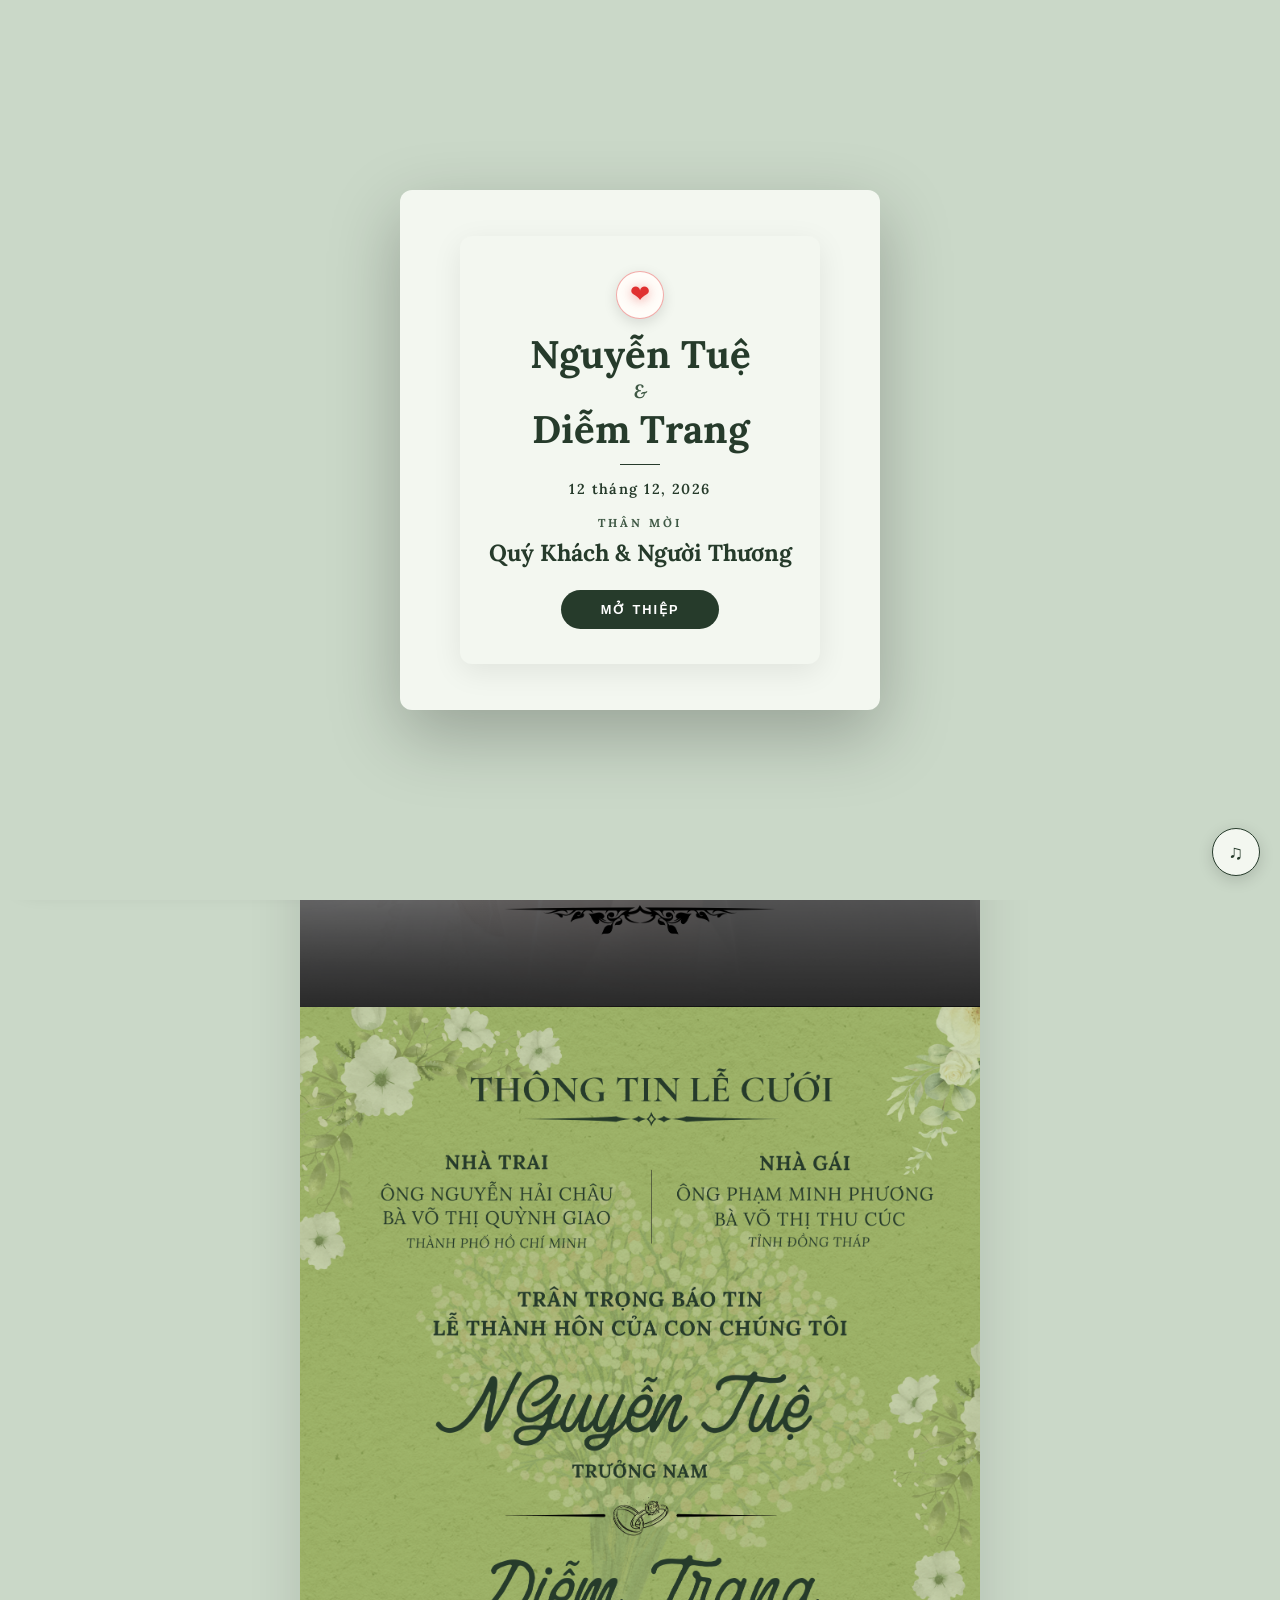
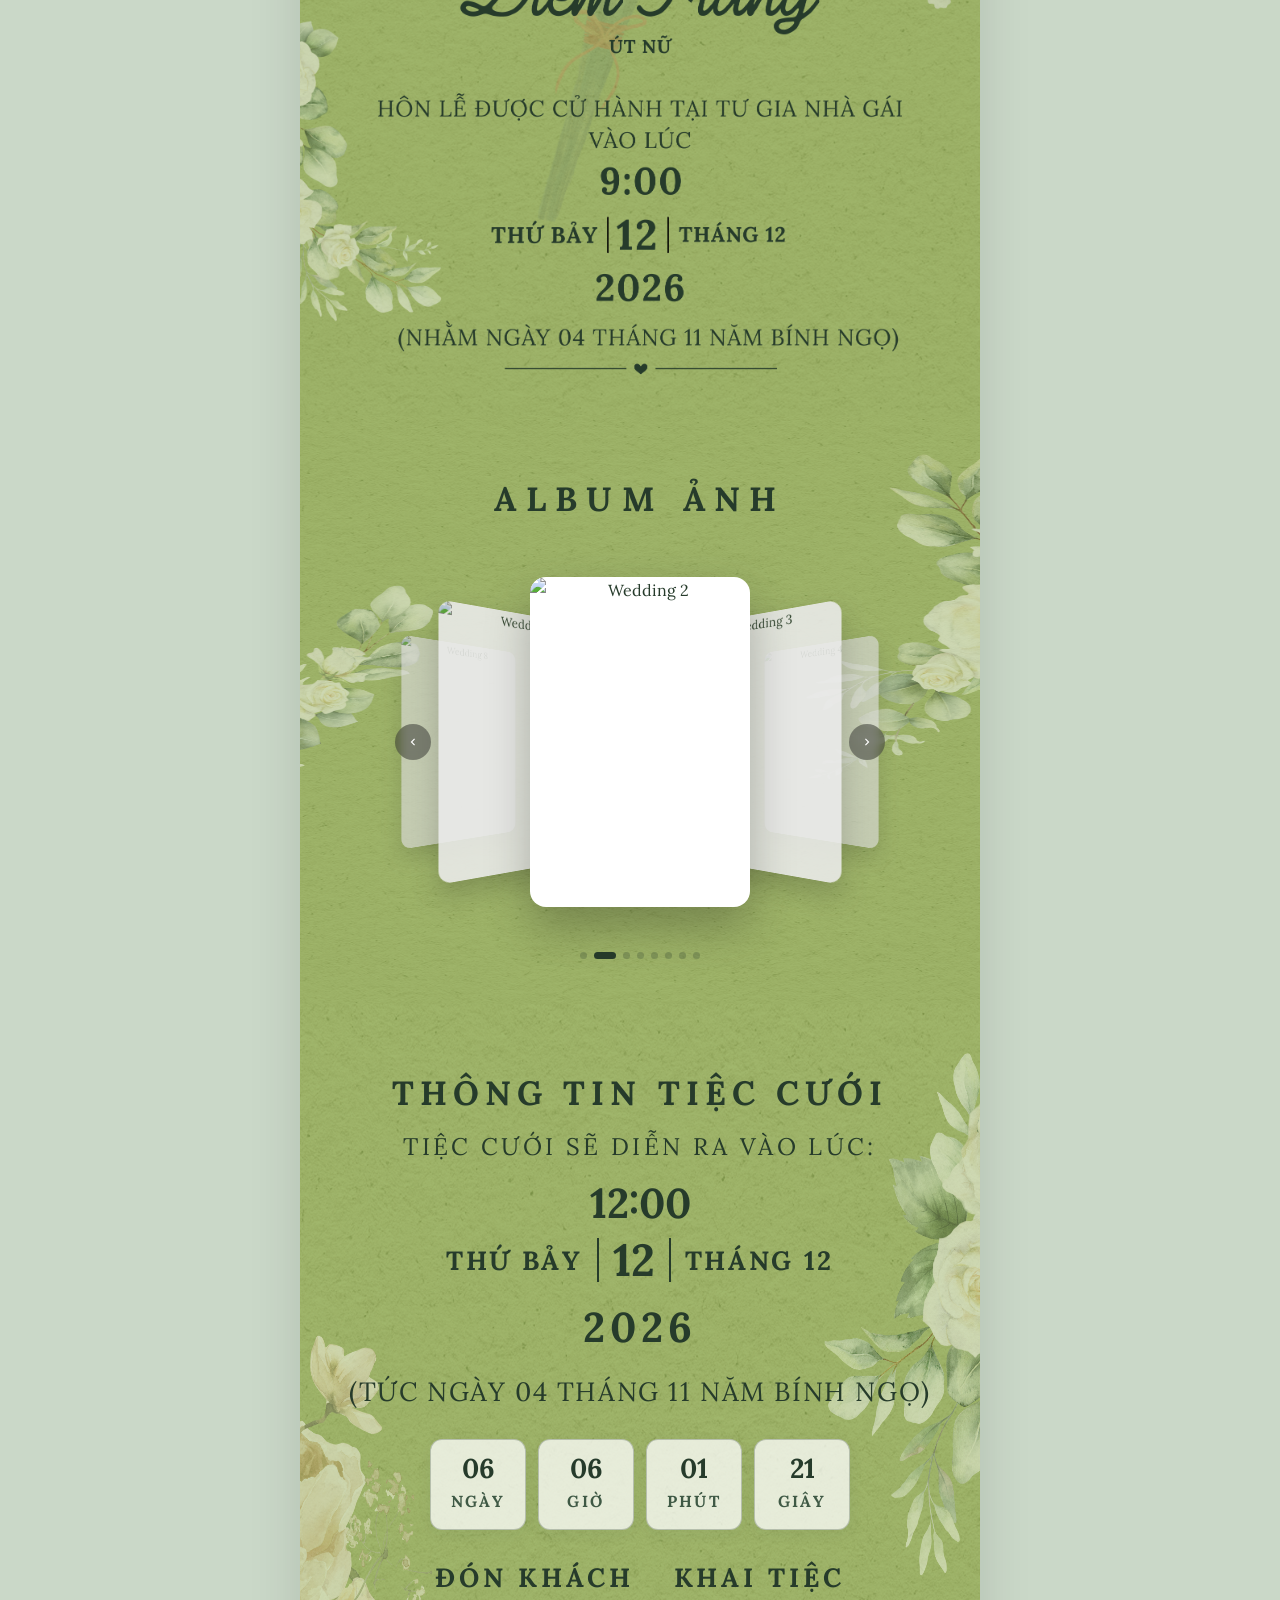
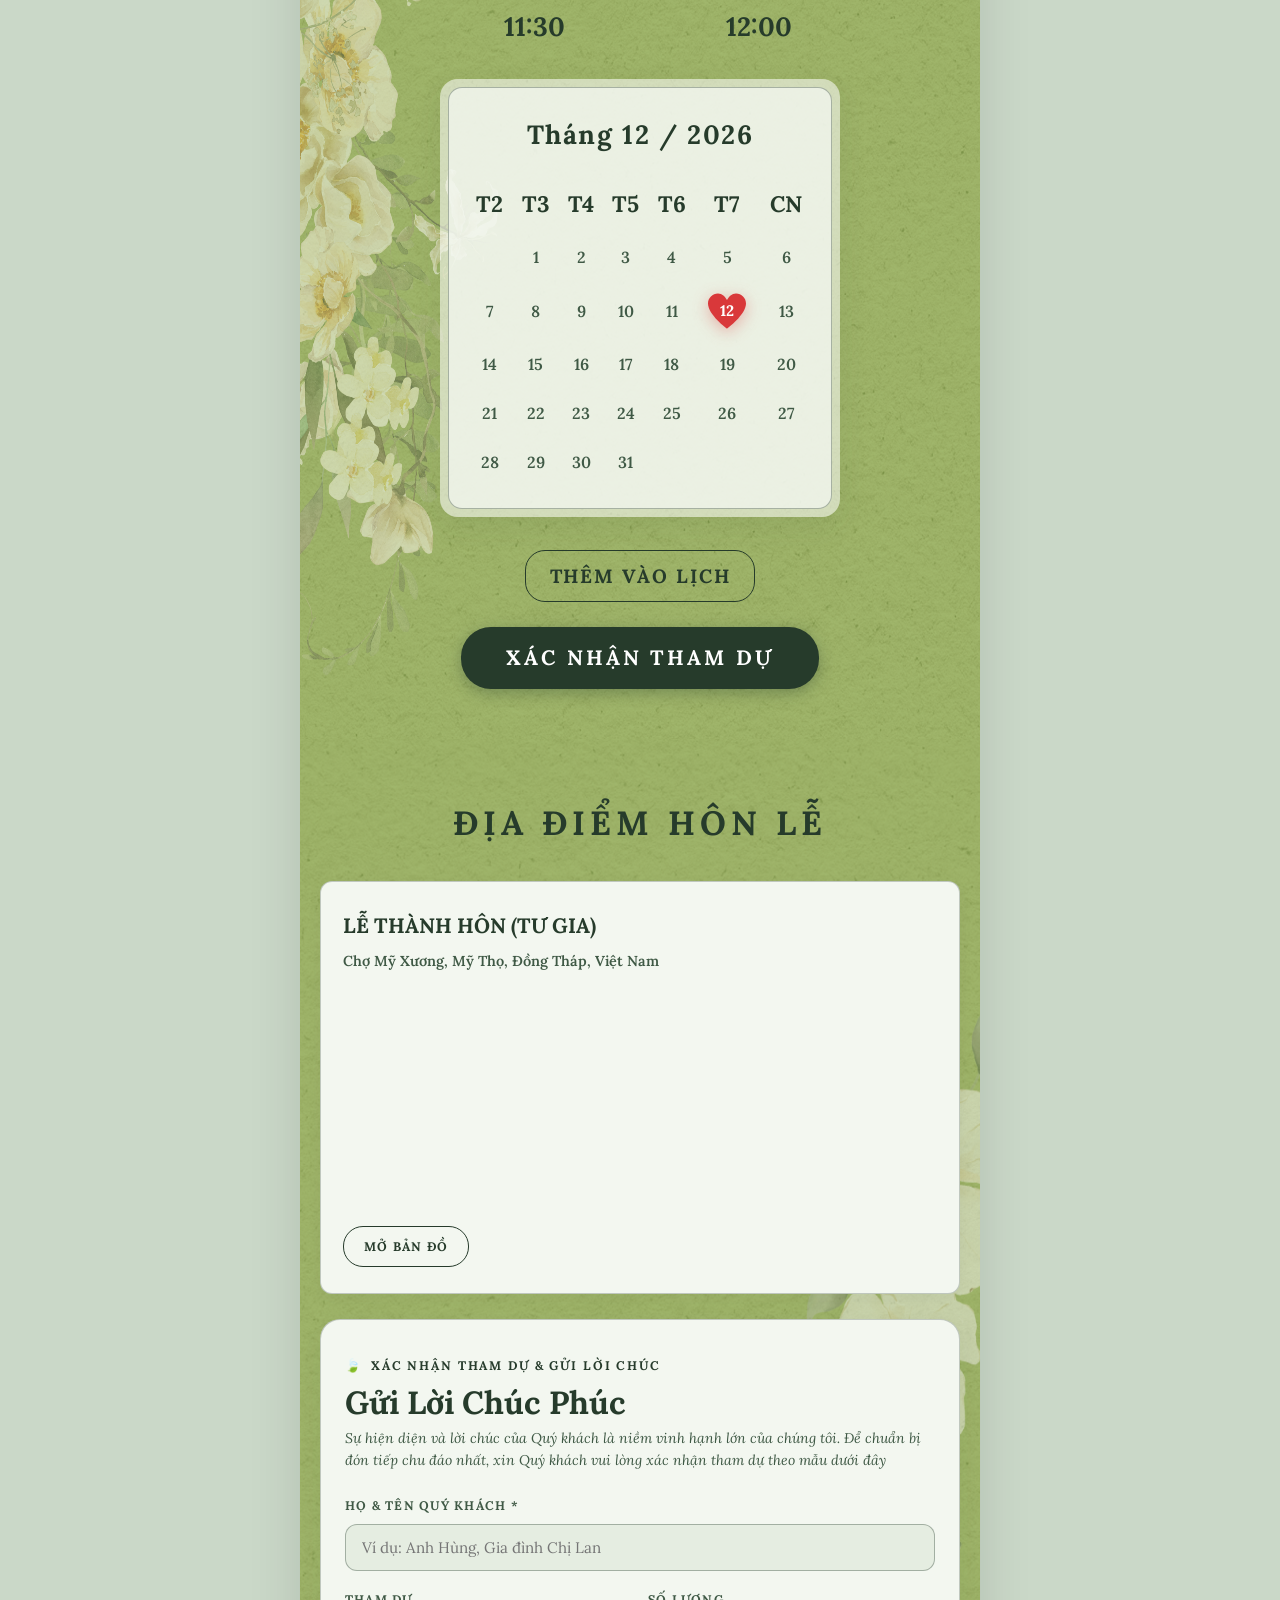
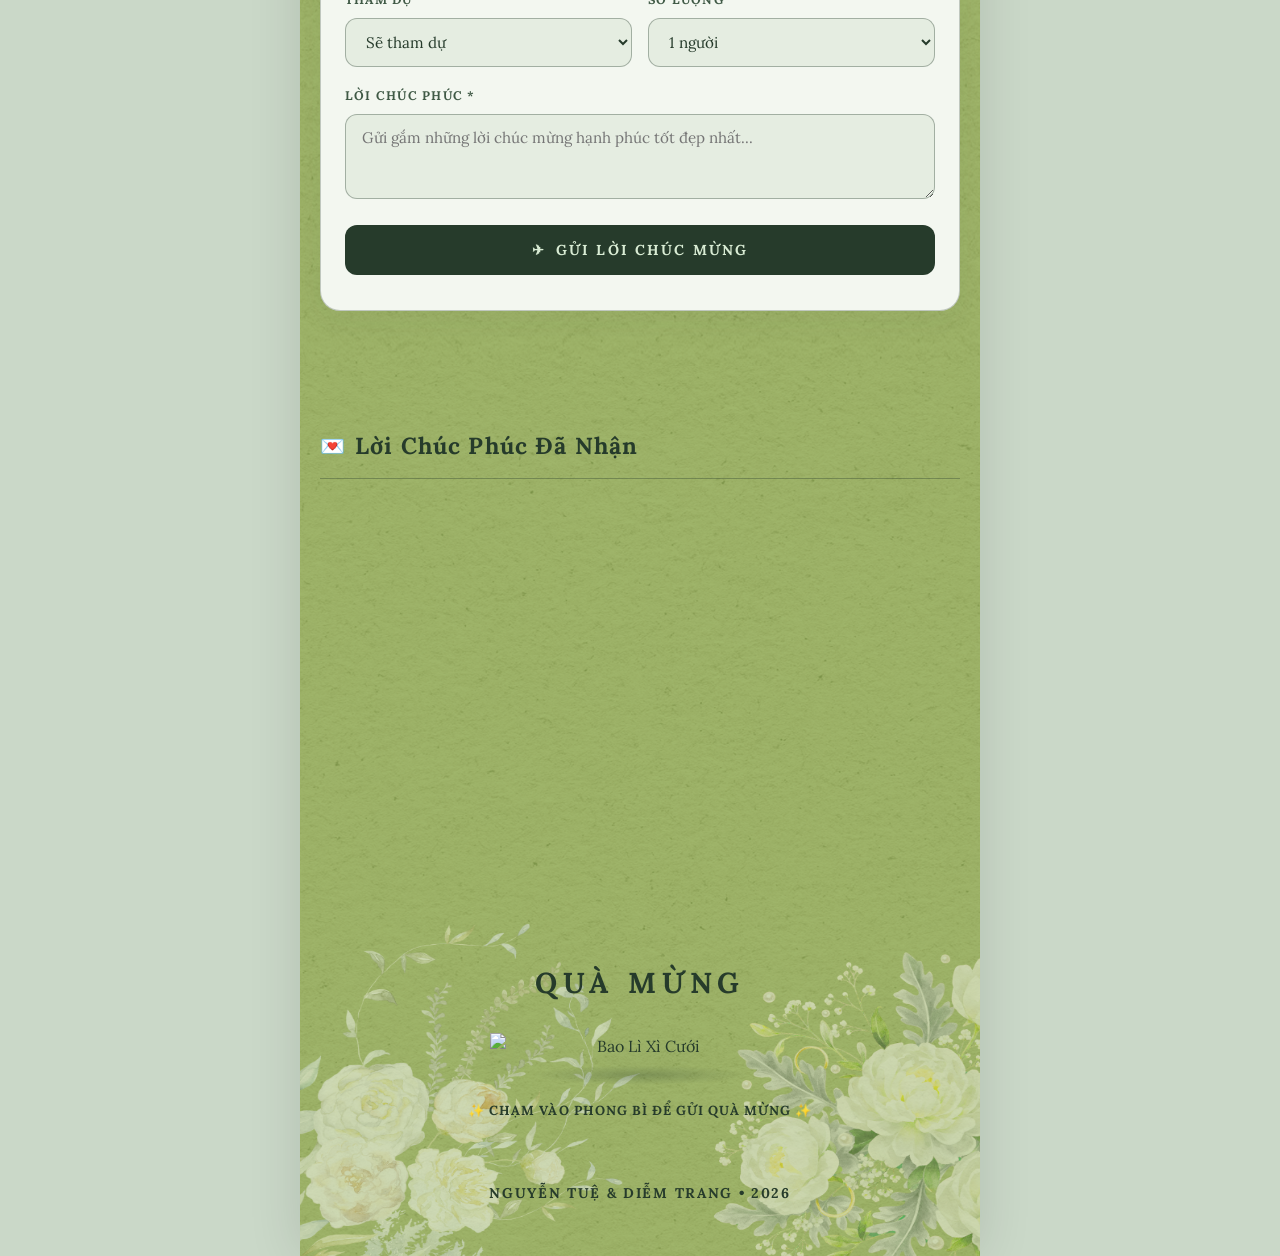
==== commit f17f2749: "update fix loi" ====
--- a/index.html
+++ b/index.html
@@ -2,7 +2,7 @@
 <html lang="vi">
 <head>
   <meta charset="UTF-8" />
-  <meta name="viewport" content="width=device-width, initial-scale=1.0" />
+  <meta name="viewport" content="width=device-width, initial-scale=1.0, maximum-scale=5.0, user-scalable=yes" />
   <title>Thông Tin Lễ Cưới | Nguyễn Tuệ & Diễm Trang</title>
   <link rel="preconnect" href="https://fonts.googleapis.com" />
   <link rel="preconnect" href="https://fonts.gstatic.com" crossorigin />
@@ -22,7 +22,7 @@
   <!-- TICKER LỜI CHÚC (GÓC DƯỚI TRÁI) -->
   <div class="floating-ticker-widget" id="floatingWidget">
     <div class="ticker-header">
-      <span><span class="red-heart">❤</span> Lời Chúc Phúctest</span>
+      <span><span class="red-heart">❤</span> Lời Chúc Phúc</span>
       <button class="ticker-close-btn" id="widgetToggleBtn" title="Thu gọn">✕</button>
     </div>
     <div class="ticker-content-box" id="tickerContentBox"></div>
--- a/css/style.css
+++ b/css/style.css
@@ -536,13 +536,14 @@
 }
 
 /* =========================================================
-   LIGHTBOX GALLERY NÂNG CAO (GIAO DIỆN XEM ẢNH FULL BỘ)
+   LIGHTBOX GALLERY NÂNG CAO (FIXED SAFARI DYNAMIC BOTTOM BAR)
    ========================================================= */
 .lightbox-modal {
   position: fixed !important;
   inset: 0 !important;
   width: 100vw !important;
   height: 100vh !important;
+  height: 100dvh !important; /* Dynamic viewport: Tự co giãn theo thanh Safari */
   background: rgba(10, 15, 12, 0.96) !important;
   backdrop-filter: blur(12px) !important;
   -webkit-backdrop-filter: blur(12px) !important;
@@ -551,7 +552,8 @@
   flex-direction: column !important;
   justify-content: space-between !important;
   align-items: center !important;
-  padding: 15px 0 20px 0 !important;
+  padding-top: max(12px, env(safe-area-inset-top)) !important;
+  padding-bottom: max(16px, env(safe-area-inset-bottom)) !important;
   opacity: 0;
   visibility: hidden;
   pointer-events: none;
@@ -571,7 +573,7 @@
   display: flex;
   justify-content: space-between;
   align-items: center;
-  padding: 5px 20px;
+  padding: 4px 20px;
   flex-shrink: 0;
   z-index: 10;
 }
@@ -602,11 +604,12 @@
   position: relative;
   width: 100%;
   flex-grow: 1;
+  min-height: 0; /* Cho phép flex item co lại, không đẩy thumbnail tràn đáy */
   display: flex;
   align-items: center;
   justify-content: center;
   overflow: hidden;
-  touch-action: pan-y;
+  touch-action: none !important;
 }
 
 .lb-image-container {
@@ -616,15 +619,20 @@
   width: 100%;
   height: 100%;
   padding: 5px 15px;
+  overflow: visible;
 }
 
 .lb-image-container img {
   max-width: 92%;
-  max-height: 100%;
+  max-height: 72vh;
   object-fit: contain;
   border-radius: 16px;
   box-shadow: 0 10px 40px rgba(0, 0, 0, 0.6);
-  transition: opacity 0.25s ease, transform 0.25s ease;
+  cursor: zoom-in;
+  transform-origin: center center;
+  touch-action: none !important;
+  will-change: transform;
+  image-rendering: -webkit-optimize-contrast;
 }
 
 .lb-nav-btn {
@@ -657,12 +665,14 @@
   display: flex;
   align-items: center;
   gap: 10px;
-  padding: 12px 18px 5px;
+  padding: 8px 18px 4px;
   overflow-x: auto;
   overflow-y: hidden;
   flex-shrink: 0;
   -webkit-overflow-scrolling: touch;
   scrollbar-width: none;
+  position: relative;
+  z-index: 20;
 }
 .lb-thumbnails-strip::-webkit-scrollbar {
   display: none;
@@ -693,7 +703,7 @@
 }
 
 /* =========================================================
-   PHẦN TIỆC CƯỚI: ĐỒNG BỘ 100% CỠ CHỮ & ĐỘ ĐẬM THEO ẢNH MAIN 2
+   PHẦN TIỆC CƯỚI: ĐỒNG BỘ CỠ CHỮ & ĐỘ ĐẬM THEO POSTER
    ========================================================= */
 .reception-header-title {
   font-family: var(--font-lora) !important;
@@ -835,36 +845,6 @@
   font-weight: 700 !important;
   color: #3f5945 !important;
   margin-top: 4px;
-}
-
-.reception-honor-invite {
-  margin: 25px auto 10px;
-  max-width: 480px;
-  padding: 16px 20px;
-  background: rgba(255, 253, 250, 0.65);
-  border-radius: 12px;
-  border: 1px dashed rgba(38, 59, 43, 0.45);
-}
-
-.reception-honor-invite .honor-text {
-  font-family: var(--font-lora);
-  font-size: 1.15rem;
-  font-weight: 700;
-  color: #263b2b;
-  line-height: 1.45;
-  margin-bottom: 6px;
-}
-
-.reception-honor-invite .honor-subtext {
-  font-family: var(--font-lora);
-  font-size: 0.85rem;
-  color: #3f5945;
-  line-height: 1.5;
-}
-
-.reception-honor-invite .honor-subtext strong {
-  color: #263b2b;
-  font-weight: 700;
 }
 
 .btn-add-calendar-link {
@@ -1163,19 +1143,18 @@
   display: flex;
   flex-direction: column;
   gap: 14px;
-  padding-bottom: 0px !important;
+  padding-bottom: 14px;
   flex-shrink: 0;
   animation: marqueeScroll linear infinite;
   will-change: transform;
 }
-
 .infinite-wishes-scroll-box:hover .marquee-track,
 .infinite-wishes-scroll-box.is-paused .marquee-track {
   animation-play-state: paused !important;
 }
 @keyframes marqueeScroll {
   0% { transform: translateY(0); }
-  100% { transform: translateY(calc(-100% - 14px)); }
+  100% { transform: translateY(-100%); }
 }
 .marquee-static-track {
   display: flex;
@@ -1304,7 +1283,7 @@
   50% { opacity: 0.45; }
 }
 
-/* FOOTER ĐỒNG BỘ NỀN VỚI SECTION 4 (KHÔNG GẠCH CHẤM) */
+/* FOOTER ĐỒNG BỘ NỀN VỚI SECTION 4 */
 .wedding-footer {
   padding: 35px 15px 20px;
   text-align: center;
@@ -1472,7 +1451,7 @@
 }
 
 /* =========================================================
-   RESPONSIVE CHO MOBILE (NÂNG SIZE CARD COVERFLOW TO RÕ)
+   RESPONSIVE CHO MOBILE
    ========================================================= */
 @media (max-width: 768px) {
   .album-section,
@@ -1497,7 +1476,7 @@
     margin-bottom: 22px !important;
   }
 
-  /* KÍCH THƯỚC CARD ẢNH CƯỚI TO RÕ TRÊN MOBILE */
+  /* Kích thước Coverflow Card Mobile */
   .coverflow-wrapper {
     height: 350px !important;
     -webkit-perspective: 700px !important;
@@ -1551,9 +1530,24 @@
   .btn-prev { left: 4px !important; width: 34px !important; height: 34px !important; }
   .btn-next { right: 4px !important; width: 34px !important; height: 34px !important; }
 
-  /* LIGHTBOX RESPONSIVE MOBILE */
-  .lightbox-modal { padding: 10px 0 16px 0 !important; }
-  .lb-image-container img { max-width: 95%; border-radius: 14px; }
+  /* LIGHTBOX RESPONSIVE MOBILE - TRÁNH THANH ĐIỀU HƯỚNG SAFARI TRÊN IPHONE */
+  .lightbox-modal { 
+    padding-top: max(10px, env(safe-area-inset-top)) !important;
+    padding-bottom: max(22px, env(safe-area-inset-bottom)) !important; 
+  }
+  .lb-image-container img { 
+    max-width: 95%; 
+    max-height: 64vh !important; /* Giảm nhẹ chiều cao ảnh chính để nhường không gian cho thumbnail */
+    border-radius: 14px; 
+  }
+  .lb-thumbnails-strip {
+    padding: 6px 14px max(14px, env(safe-area-inset-bottom)) !important;
+    gap: 8px !important;
+  }
+  .lb-thumb-item { 
+    width: 48px !important; 
+    height: 60px !important; /* Kích thước thumbnail cân đối, thấy trọn vẹn 100% */
+  }
   .lb-nav-btn {
     width: 36px;
     height: 36px;
@@ -1562,7 +1556,6 @@
   }
   .lb-btn-prev { left: 8px; }
   .lb-btn-next { right: 8px; }
-  .lb-thumb-item { width: 50px; height: 62px; }
 
   /* SECTION TIỆC CƯỚI */
   .reception-details-section { padding: 45px 15px 40px 15px !important; }
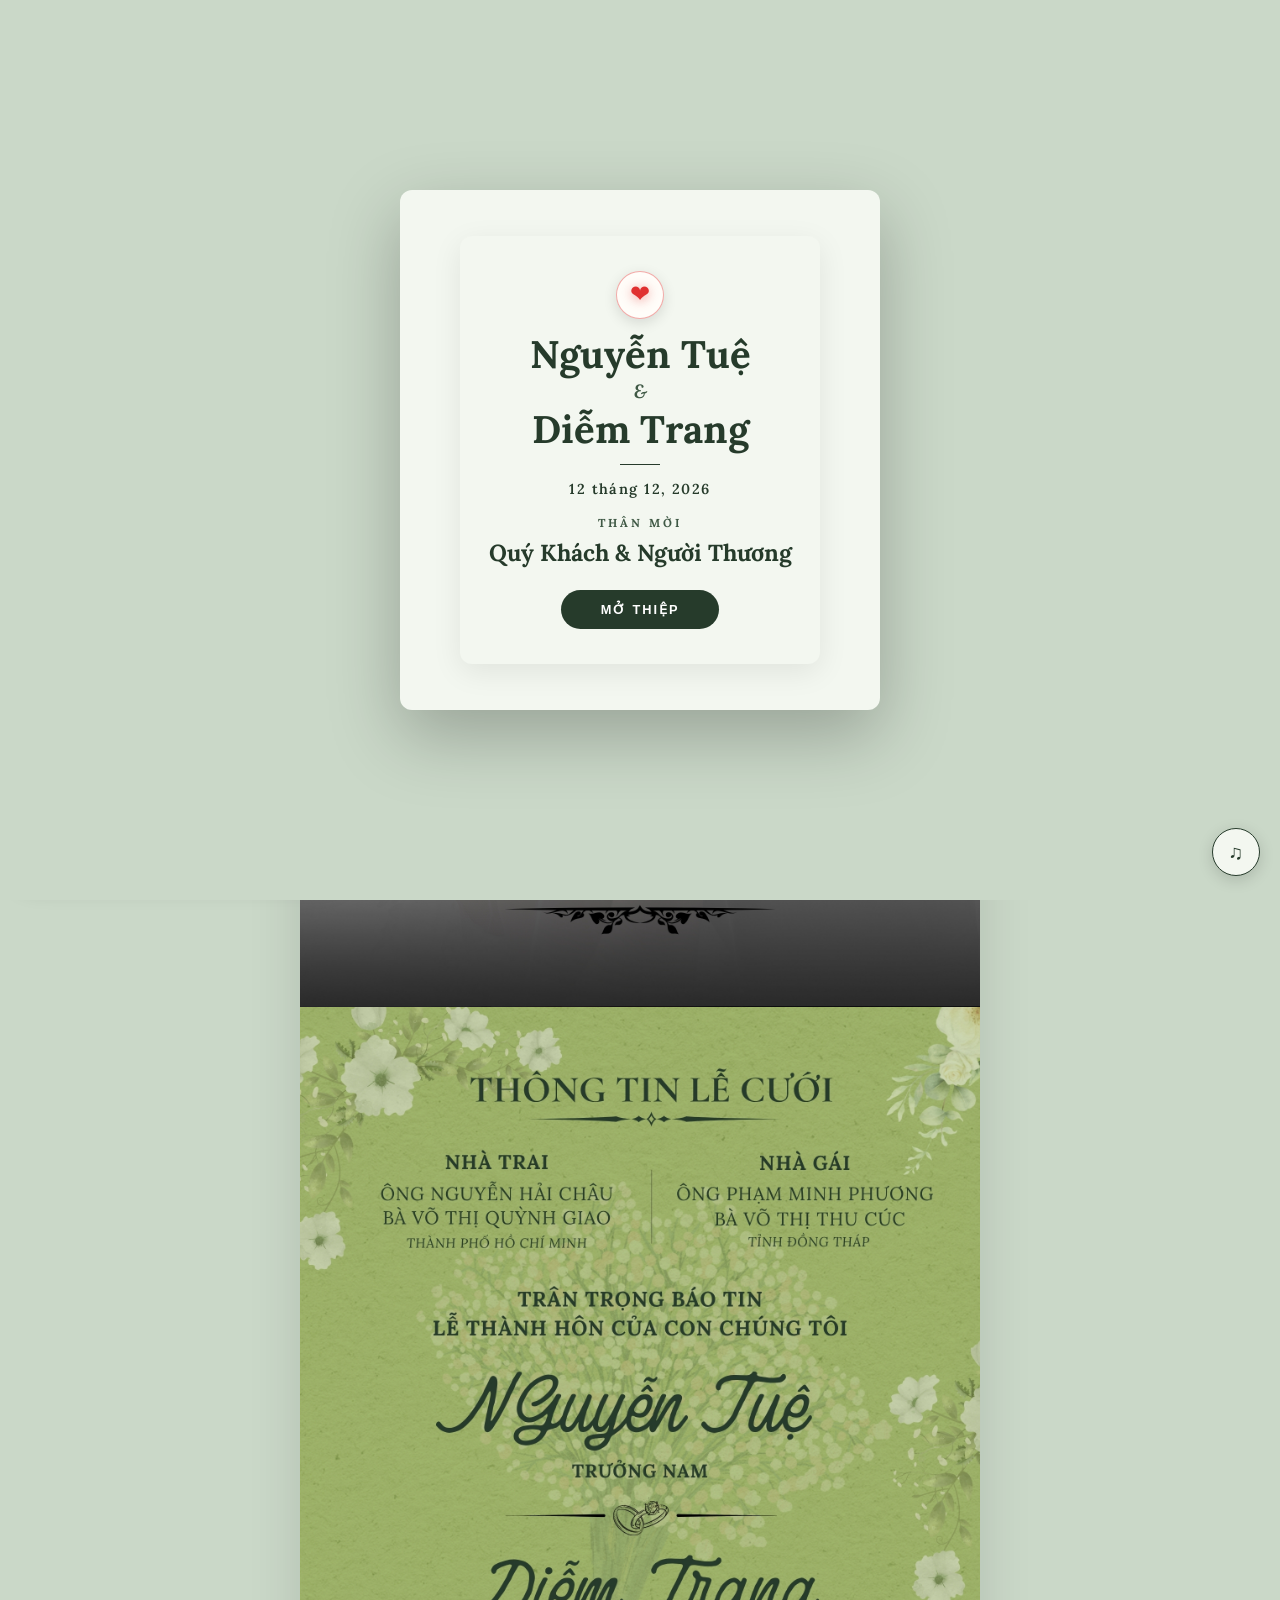
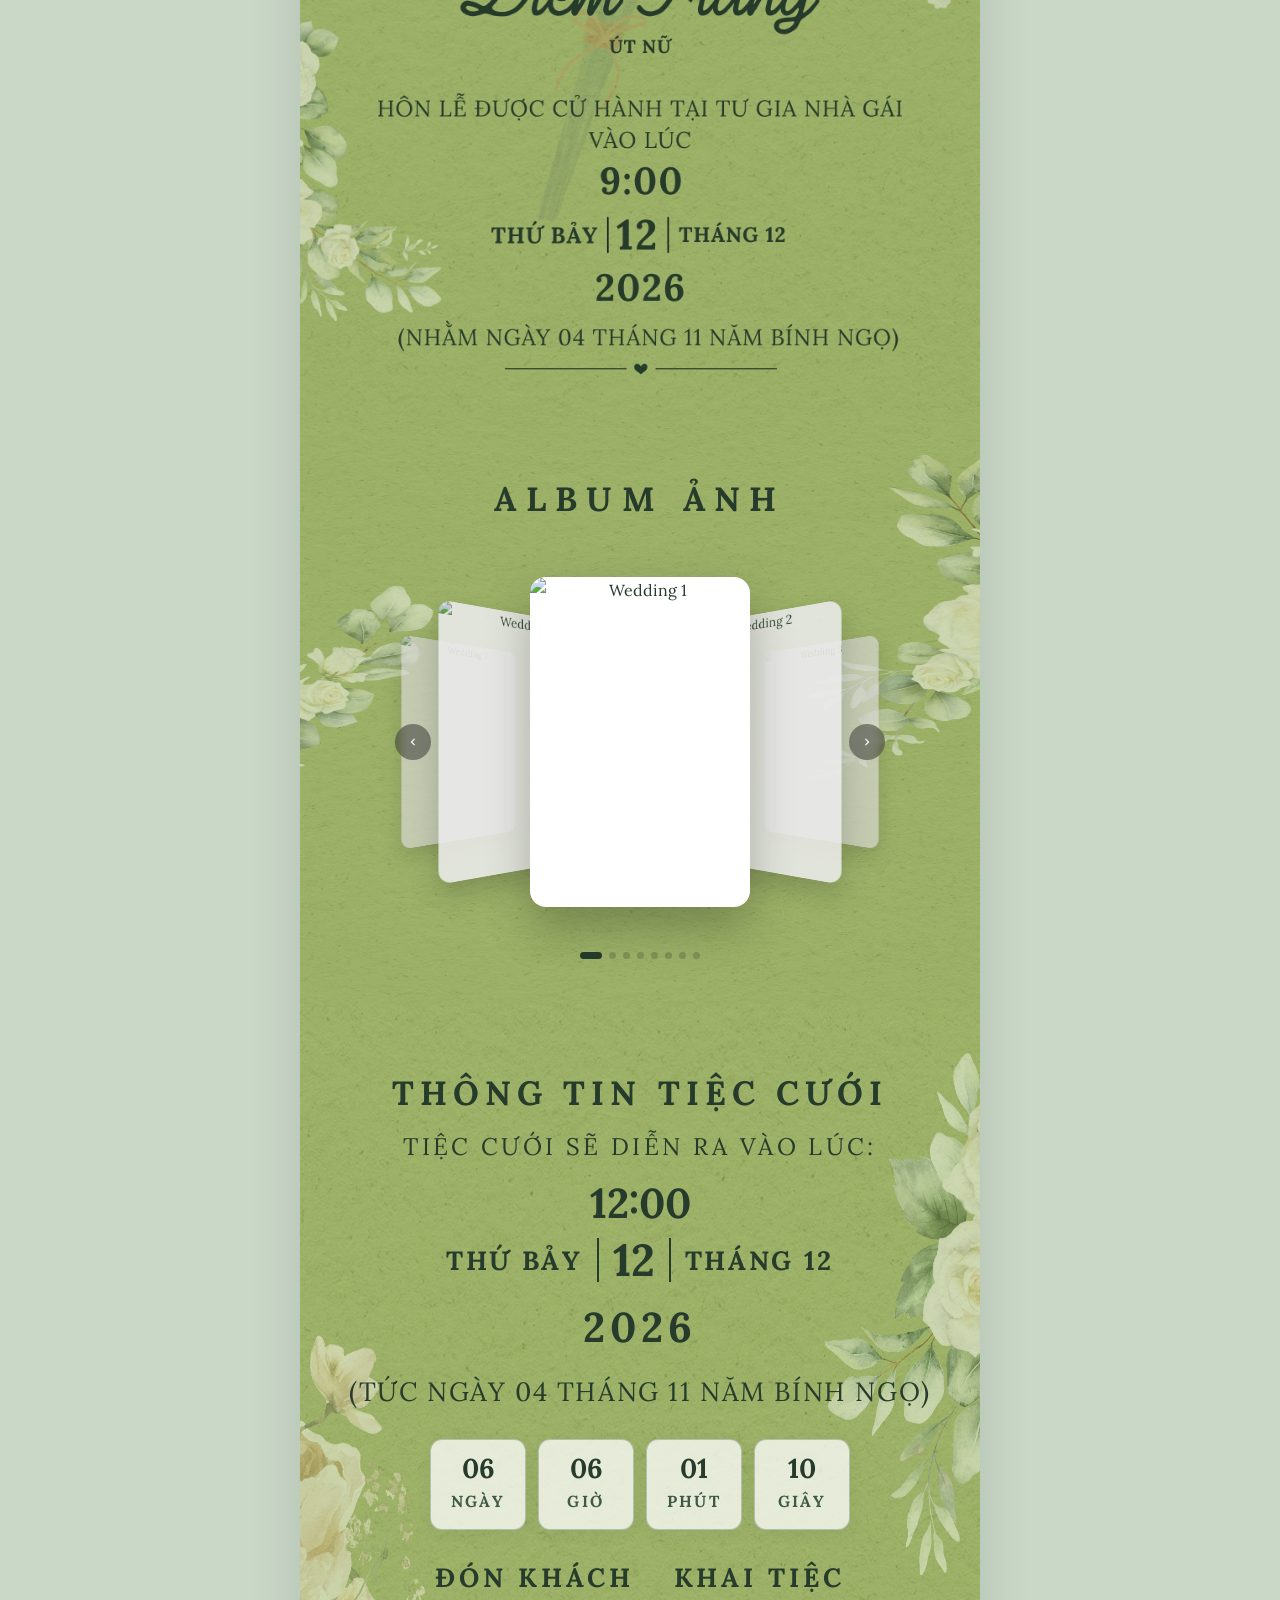
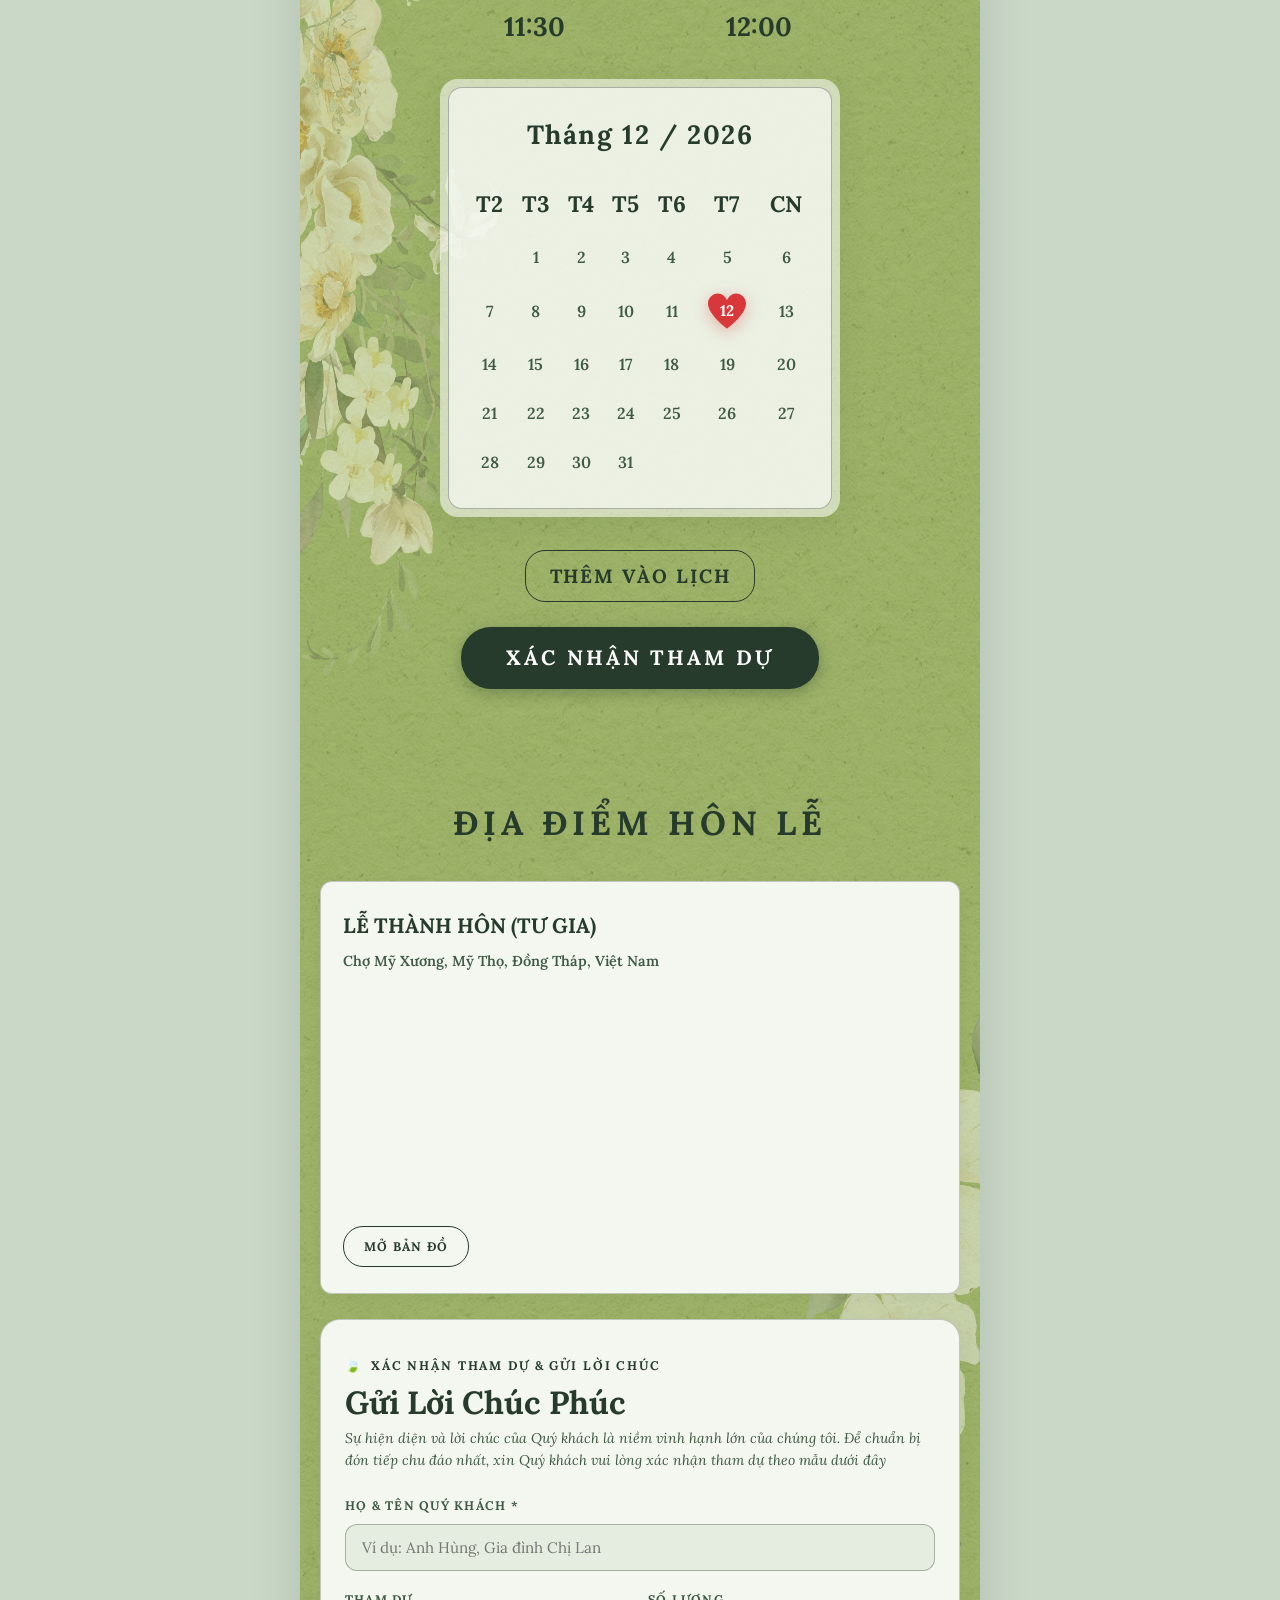
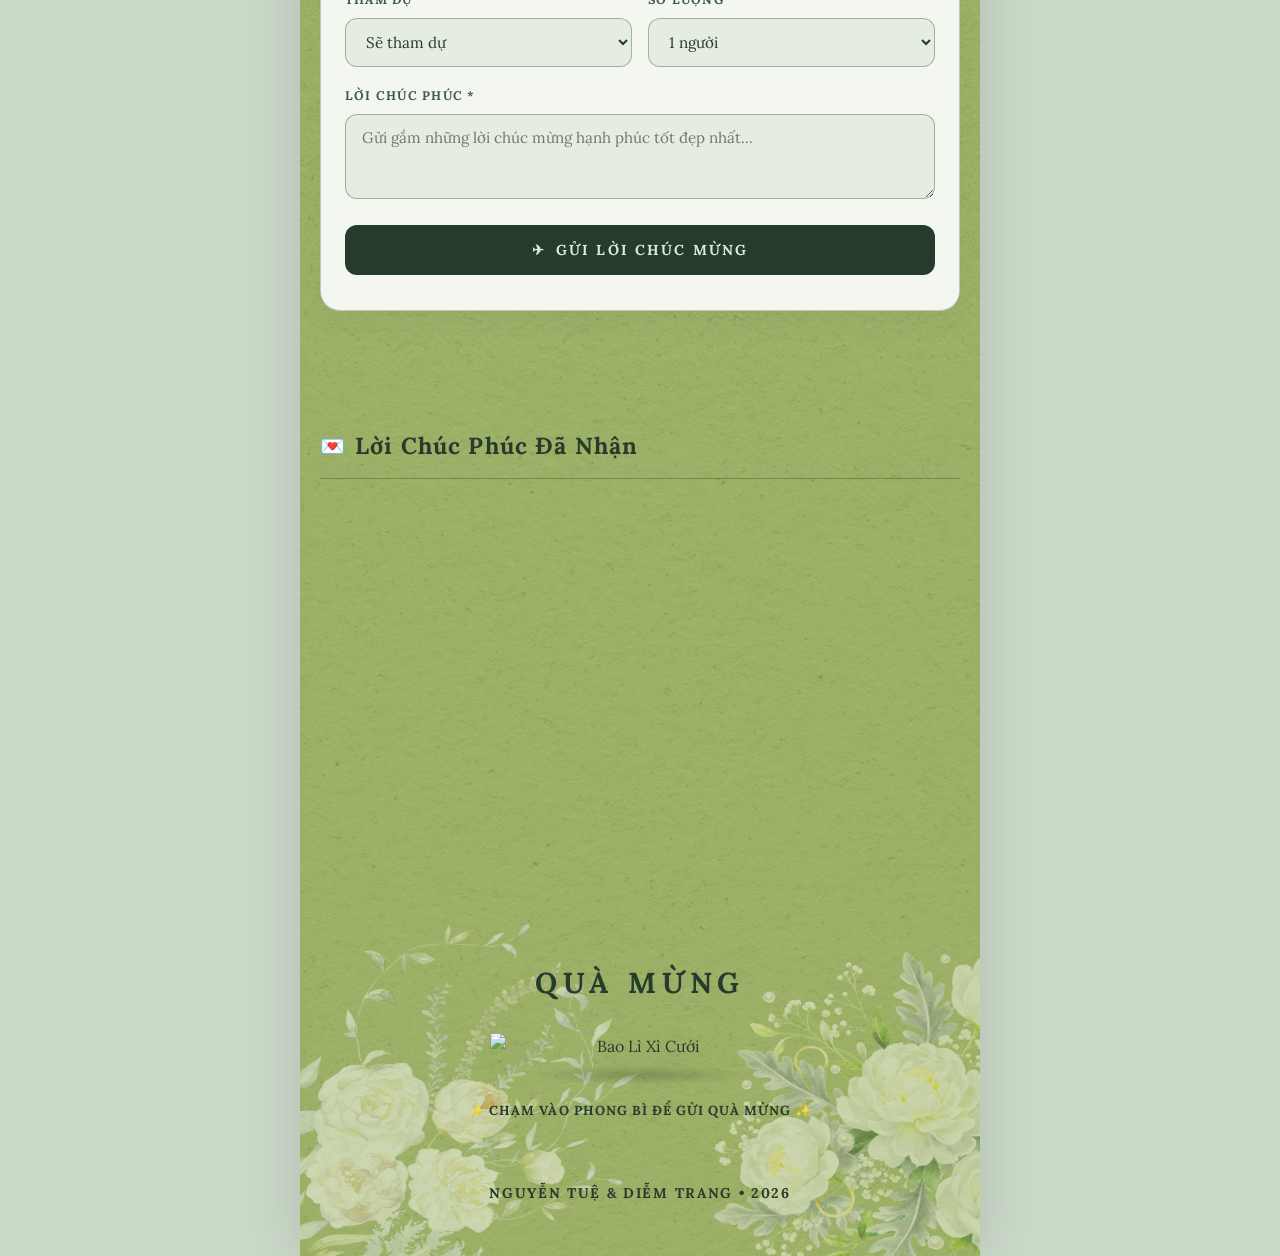
==== commit b434c20e: "update" ====
--- a/index.html
+++ b/index.html
@@ -73,12 +73,12 @@
   <div class="wrapper">
     <!-- 0. SAVE THE DATE (POSTER 1) -->
     <section class="poster-section save-the-date-poster">
-      <img src="./image/Main 1.png" alt="Save The Date - Nguyễn Tuệ & Diễm Trang" class="full-poster-img" />
+      <img src="./image/Main 1.jpg" alt="Save The Date - Nguyễn Tuệ & Diễm Trang" class="full-poster-img" />
     </section>
 
     <!-- 1. THÔNG TIN LỄ CƯỚI (POSTER 2) -->
     <section class="poster-section invitation-poster">
-      <img src="./image/Main 2.png" alt="Thông Tin Lễ Cưới - Nguyễn Tuệ & Diễm Trang" class="full-poster-img" />
+      <img src="./image/Main 2.jpg" alt="Thông Tin Lễ Cưới - Nguyễn Tuệ & Diễm Trang" class="full-poster-img" />
     </section>
 
     <!-- =========================================================
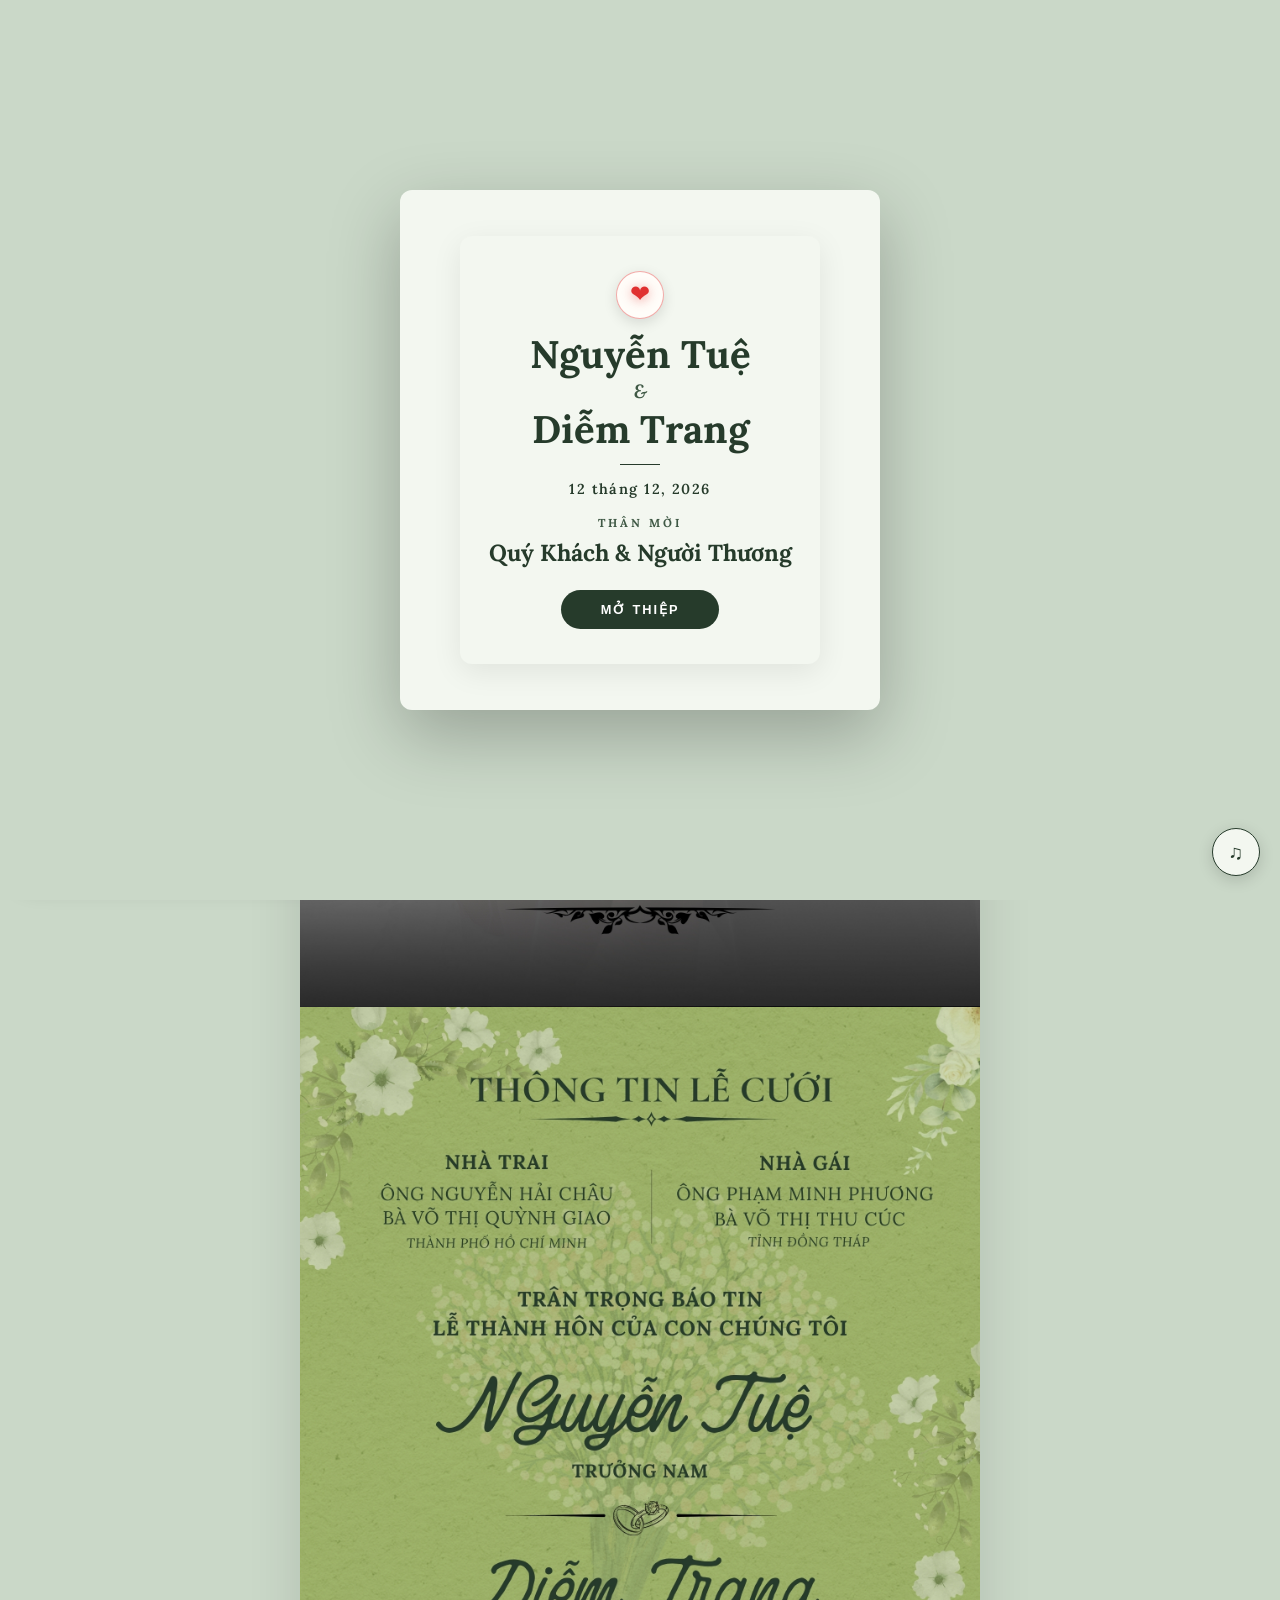
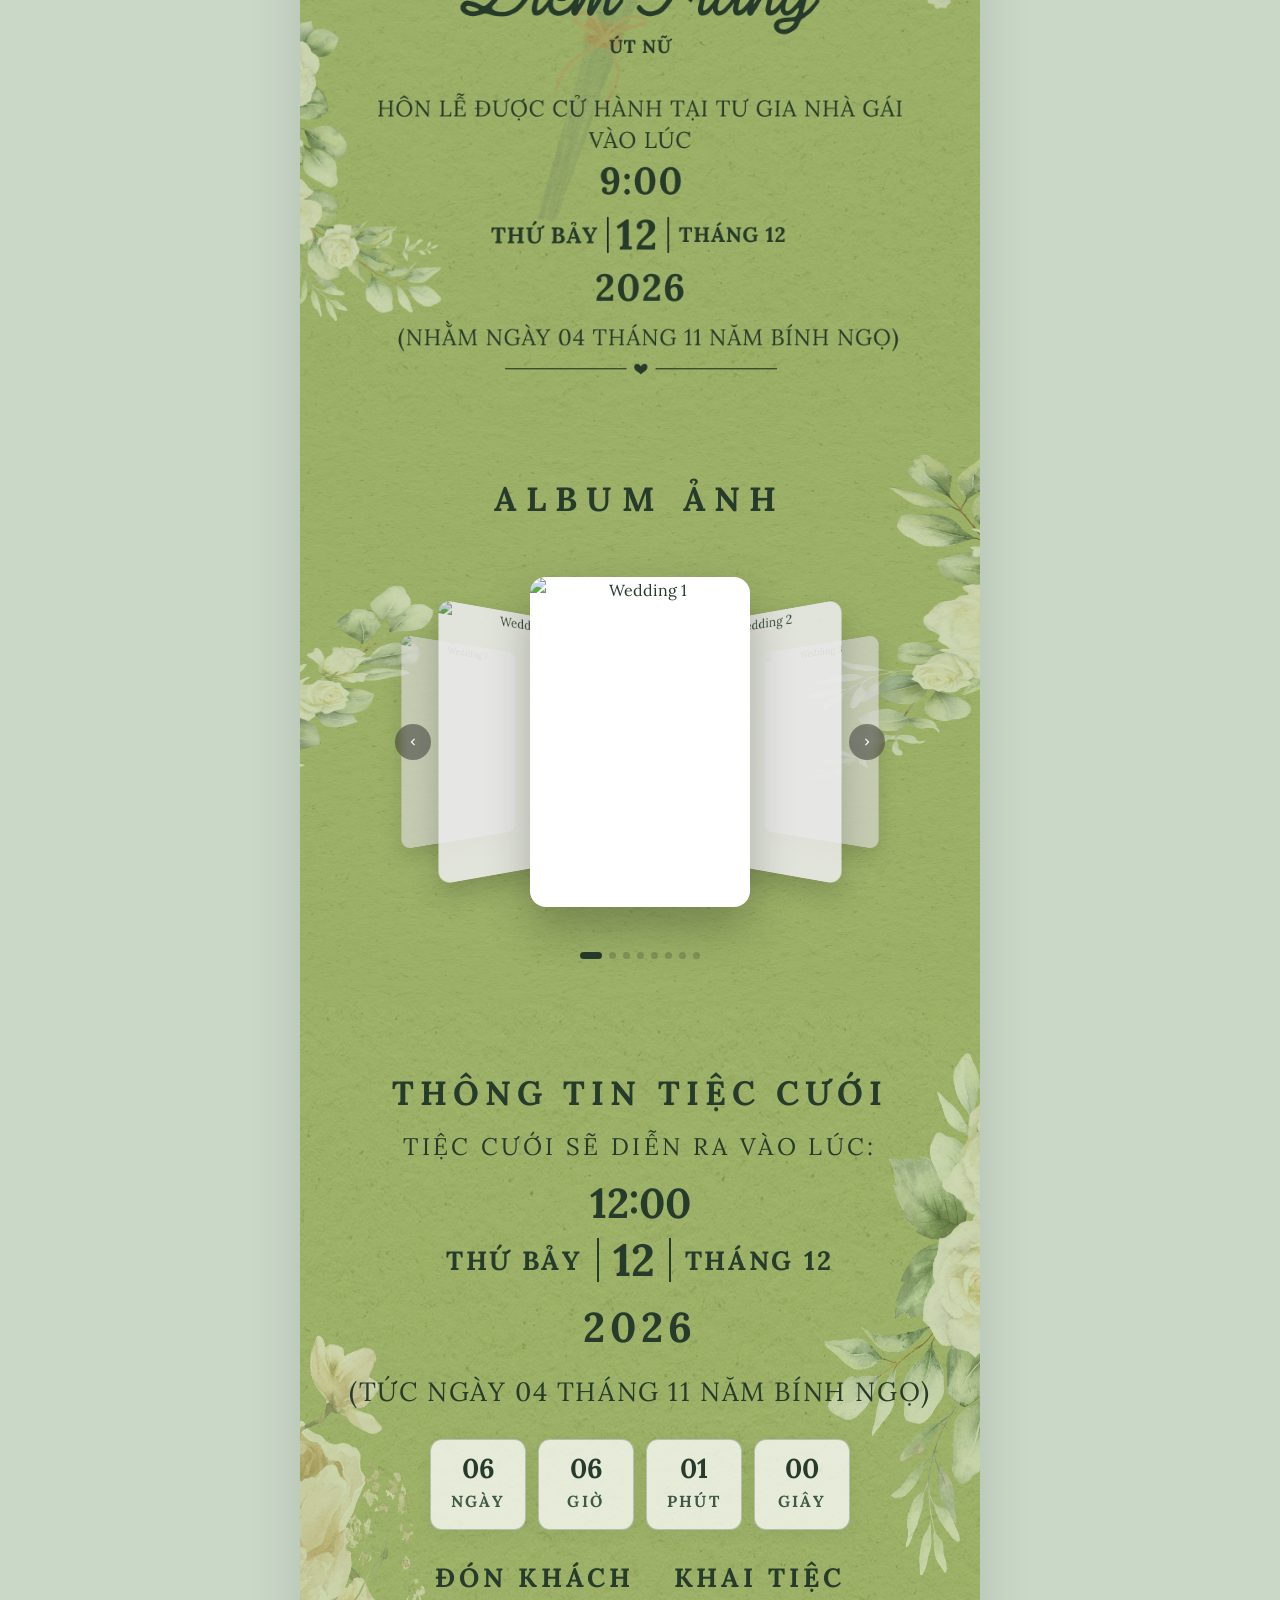
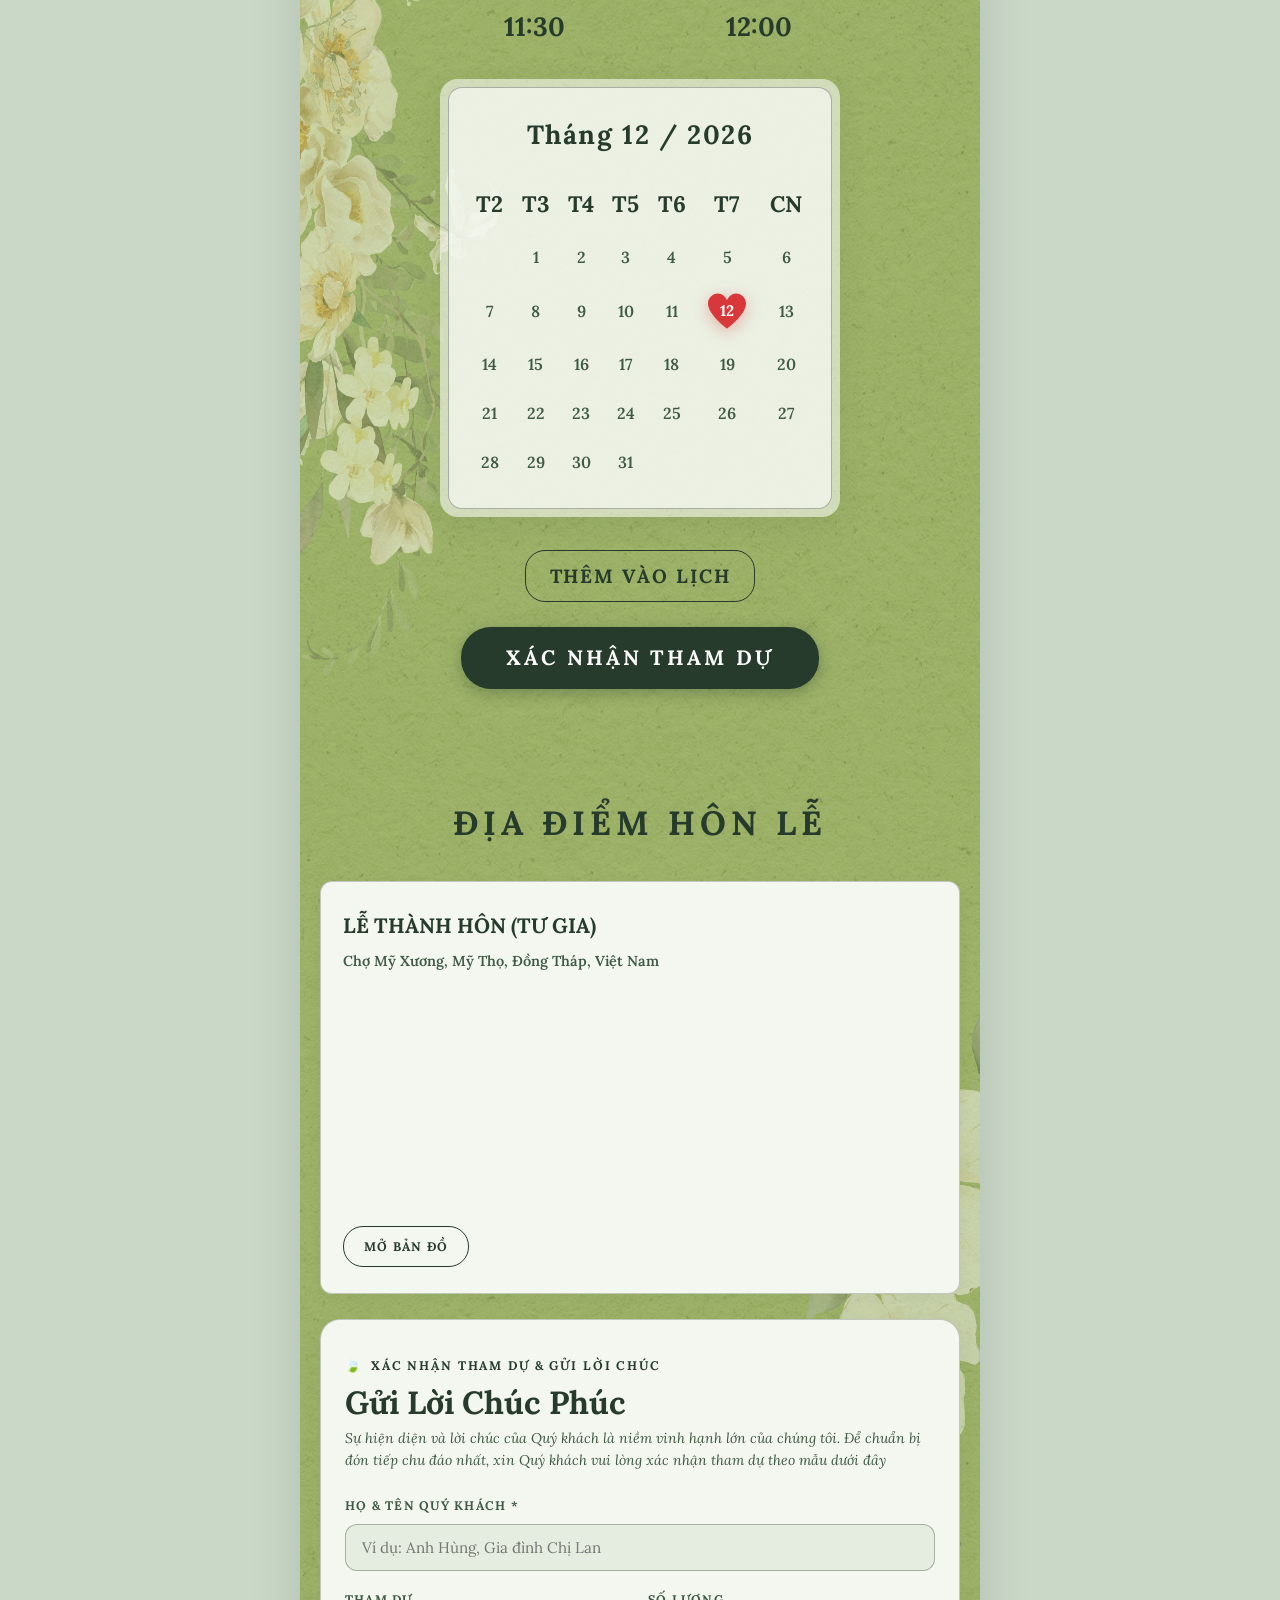
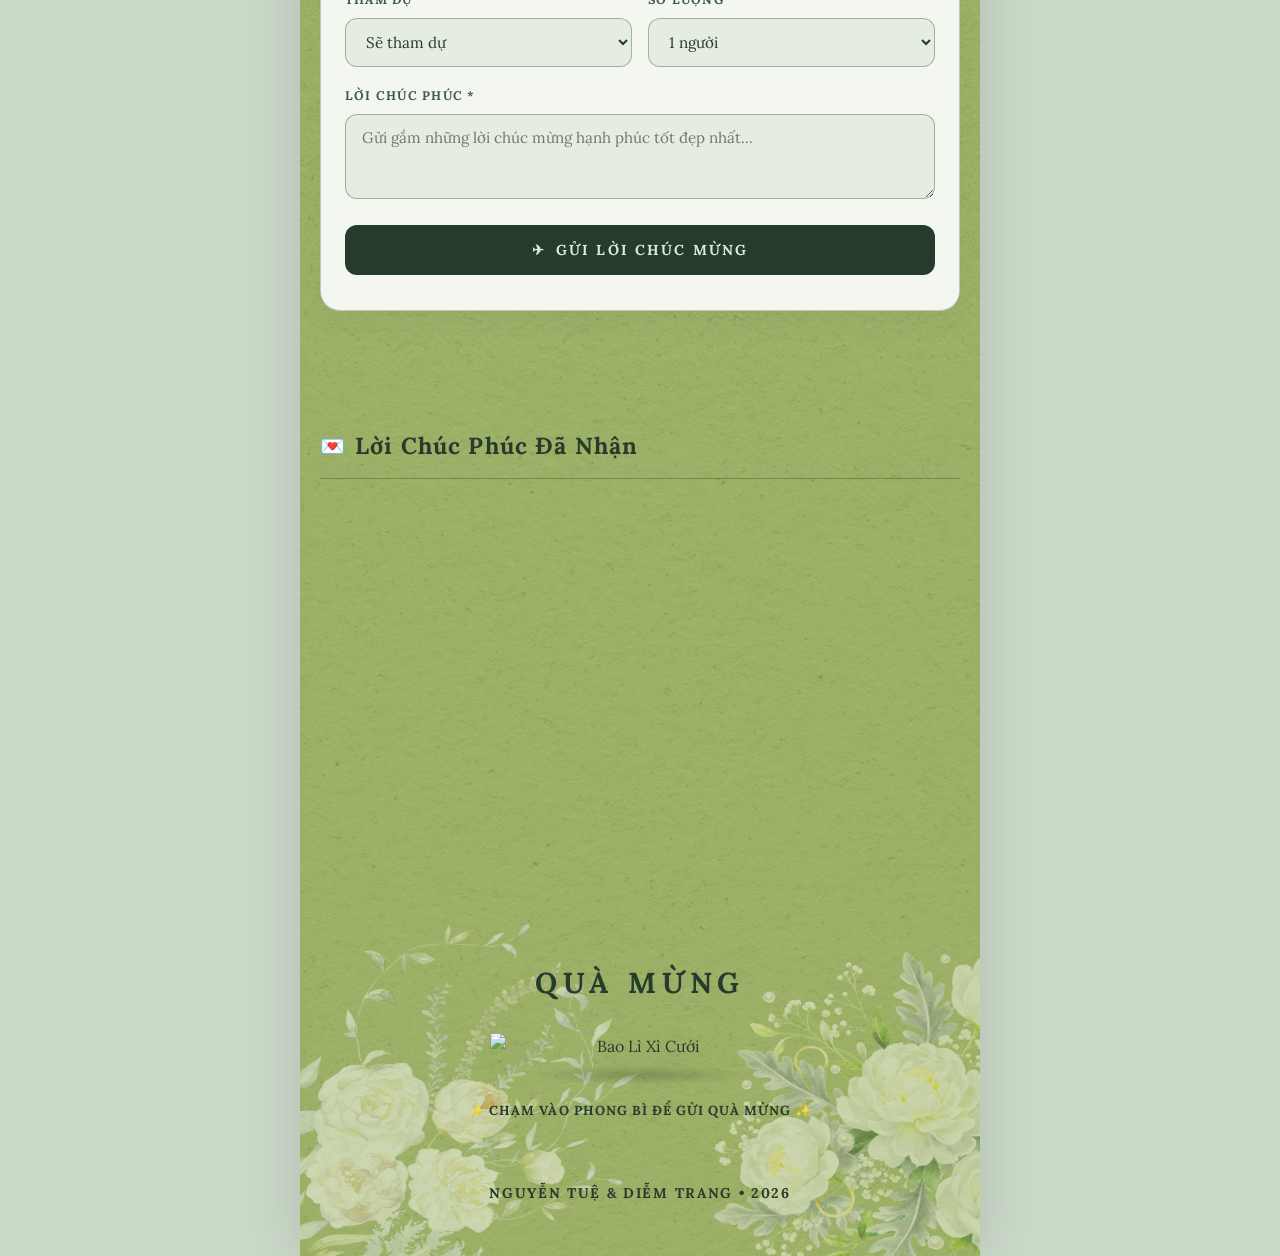
==== commit df604688: "update" ====
--- a/index.html
+++ b/index.html
@@ -225,7 +225,7 @@
         <form id="rsvpForm">
           <div class="form-group-custom">
             <label class="form-label-custom">HỌ & TÊN QUÝ KHÁCH *</label>
-            <input type="text" id="nameInput" class="form-input-custom" placeholder="Ví dụ: Anh Hùng, Gia đình Chị Lan" required maxlength="50" autocomplete="off" />
+            <input type="text" id="nameInput" class="form-input-custom" placeholder="Ví dụ: Anh Hùng, Gia đình Chị Lan" required maxlength="100" autocomplete="off" />
           </div>
 
           <div class="form-row-dual">
@@ -259,7 +259,7 @@
 
           <div class="form-group-custom">
             <label class="form-label-custom">LỜI CHÚC PHÚC *</label>
-            <textarea id="msgInput" class="form-textarea-custom" rows="3" placeholder="Gửi gắm những lời chúc mừng hạnh phúc tốt đẹp nhất..." required maxlength="200"></textarea>
+            <textarea id="msgInput" class="form-textarea-custom" rows="3" placeholder="Gửi gắm những lời chúc mừng hạnh phúc tốt đẹp nhất..." required maxlength="1000"></textarea>
           </div>
 
           <button type="submit" id="btnSubmitRsvp" class="btn-submit-navy">
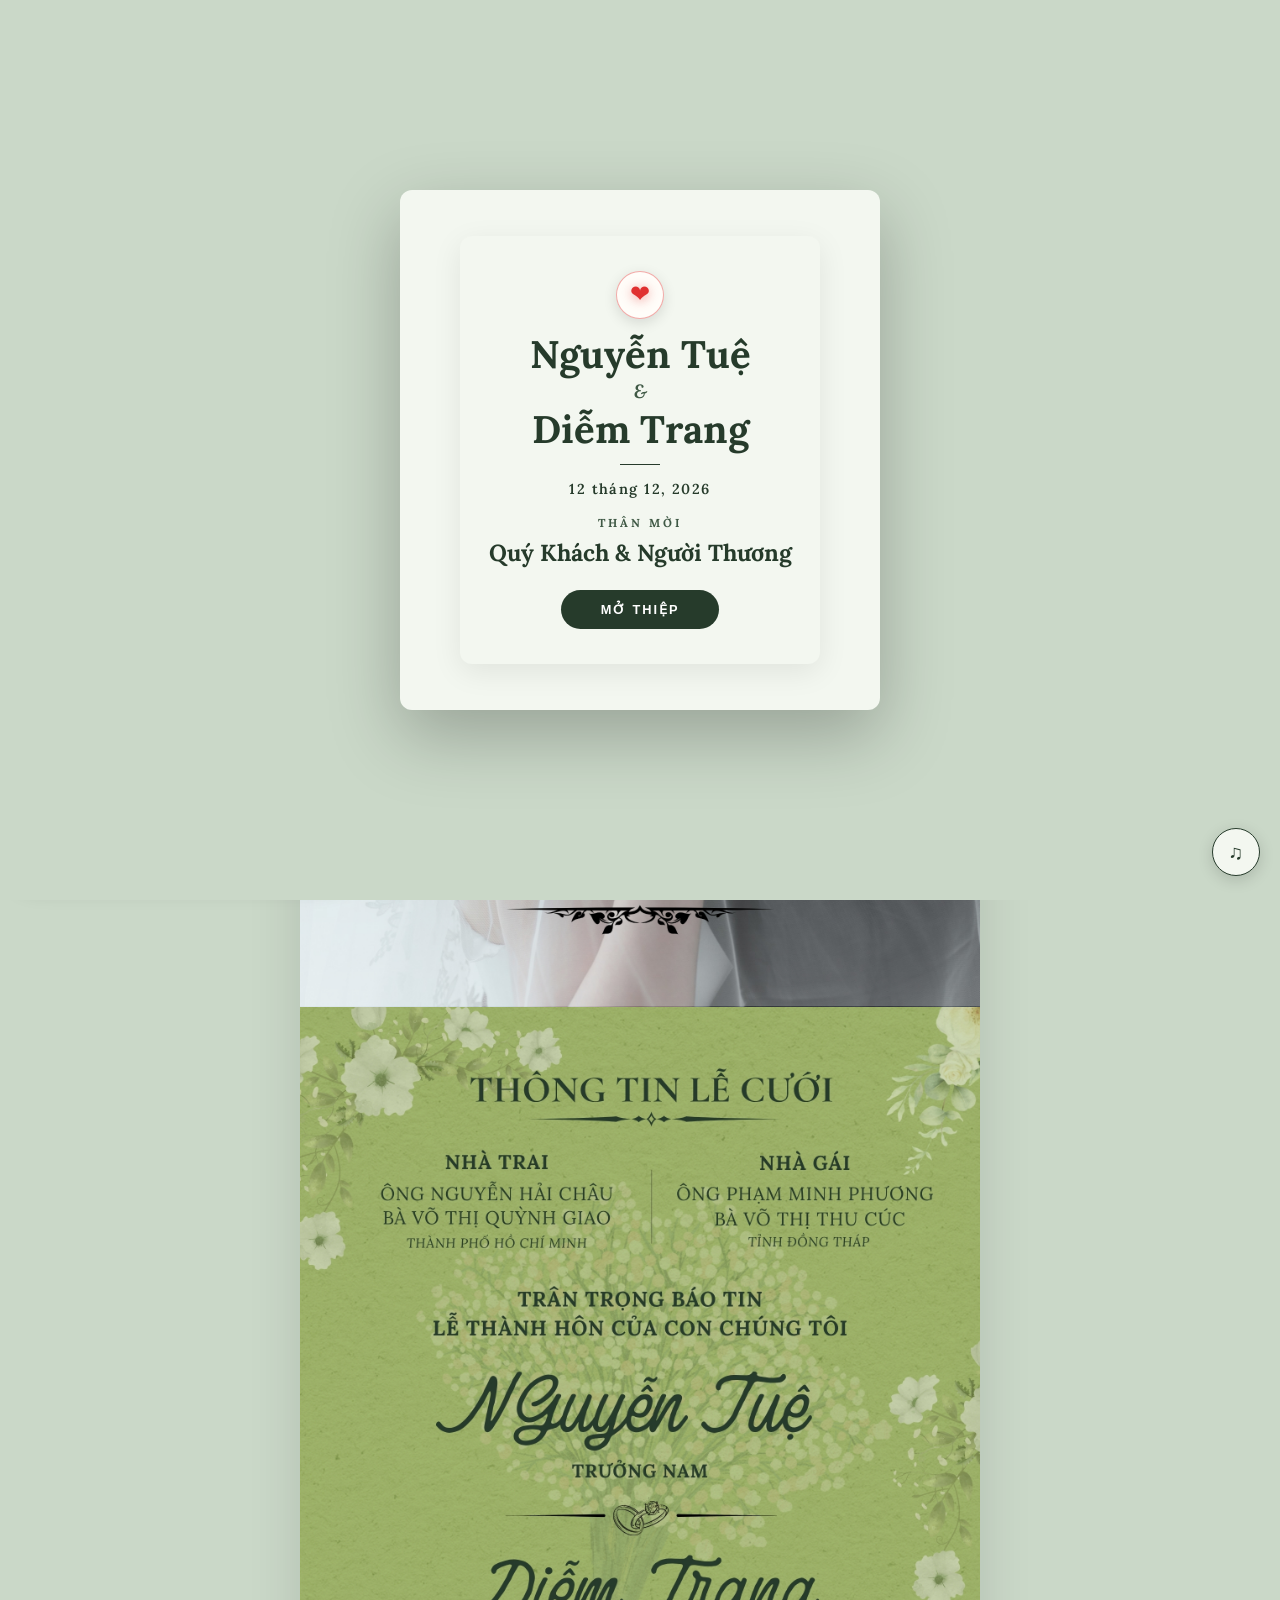
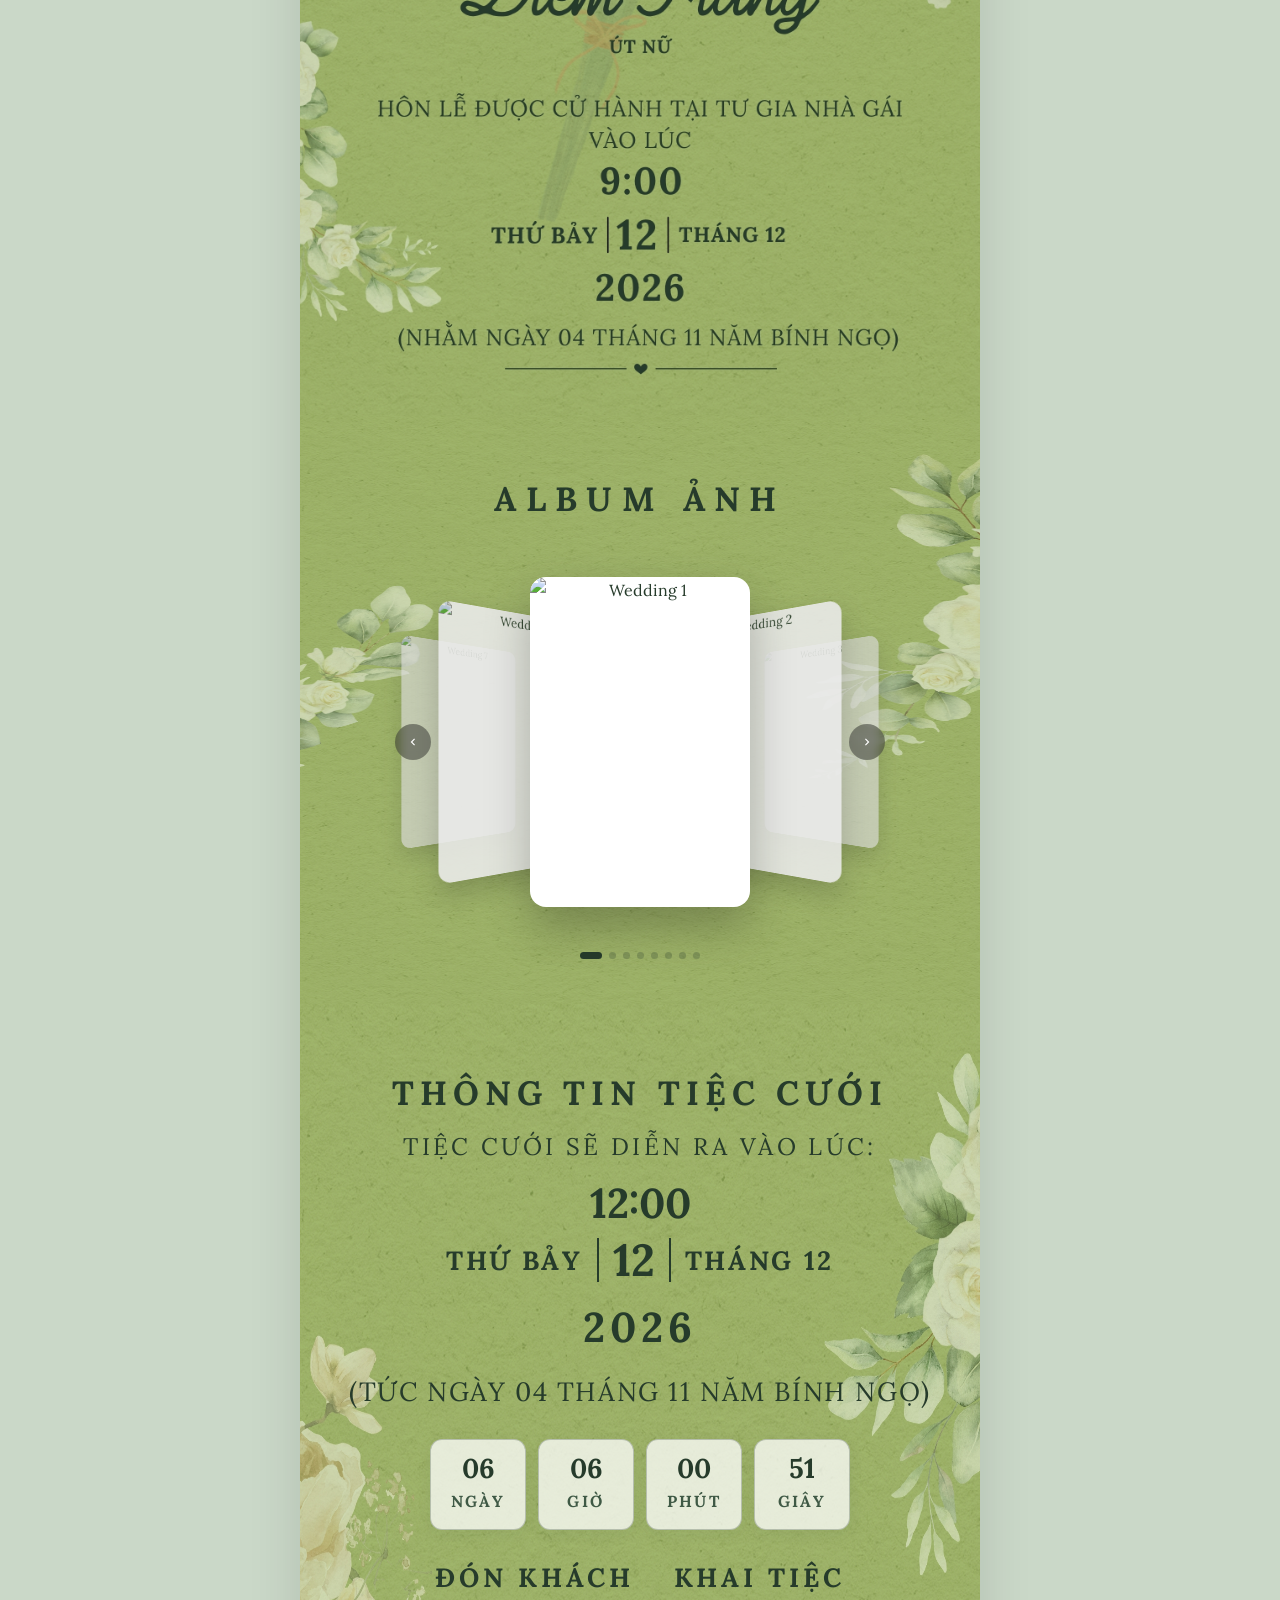
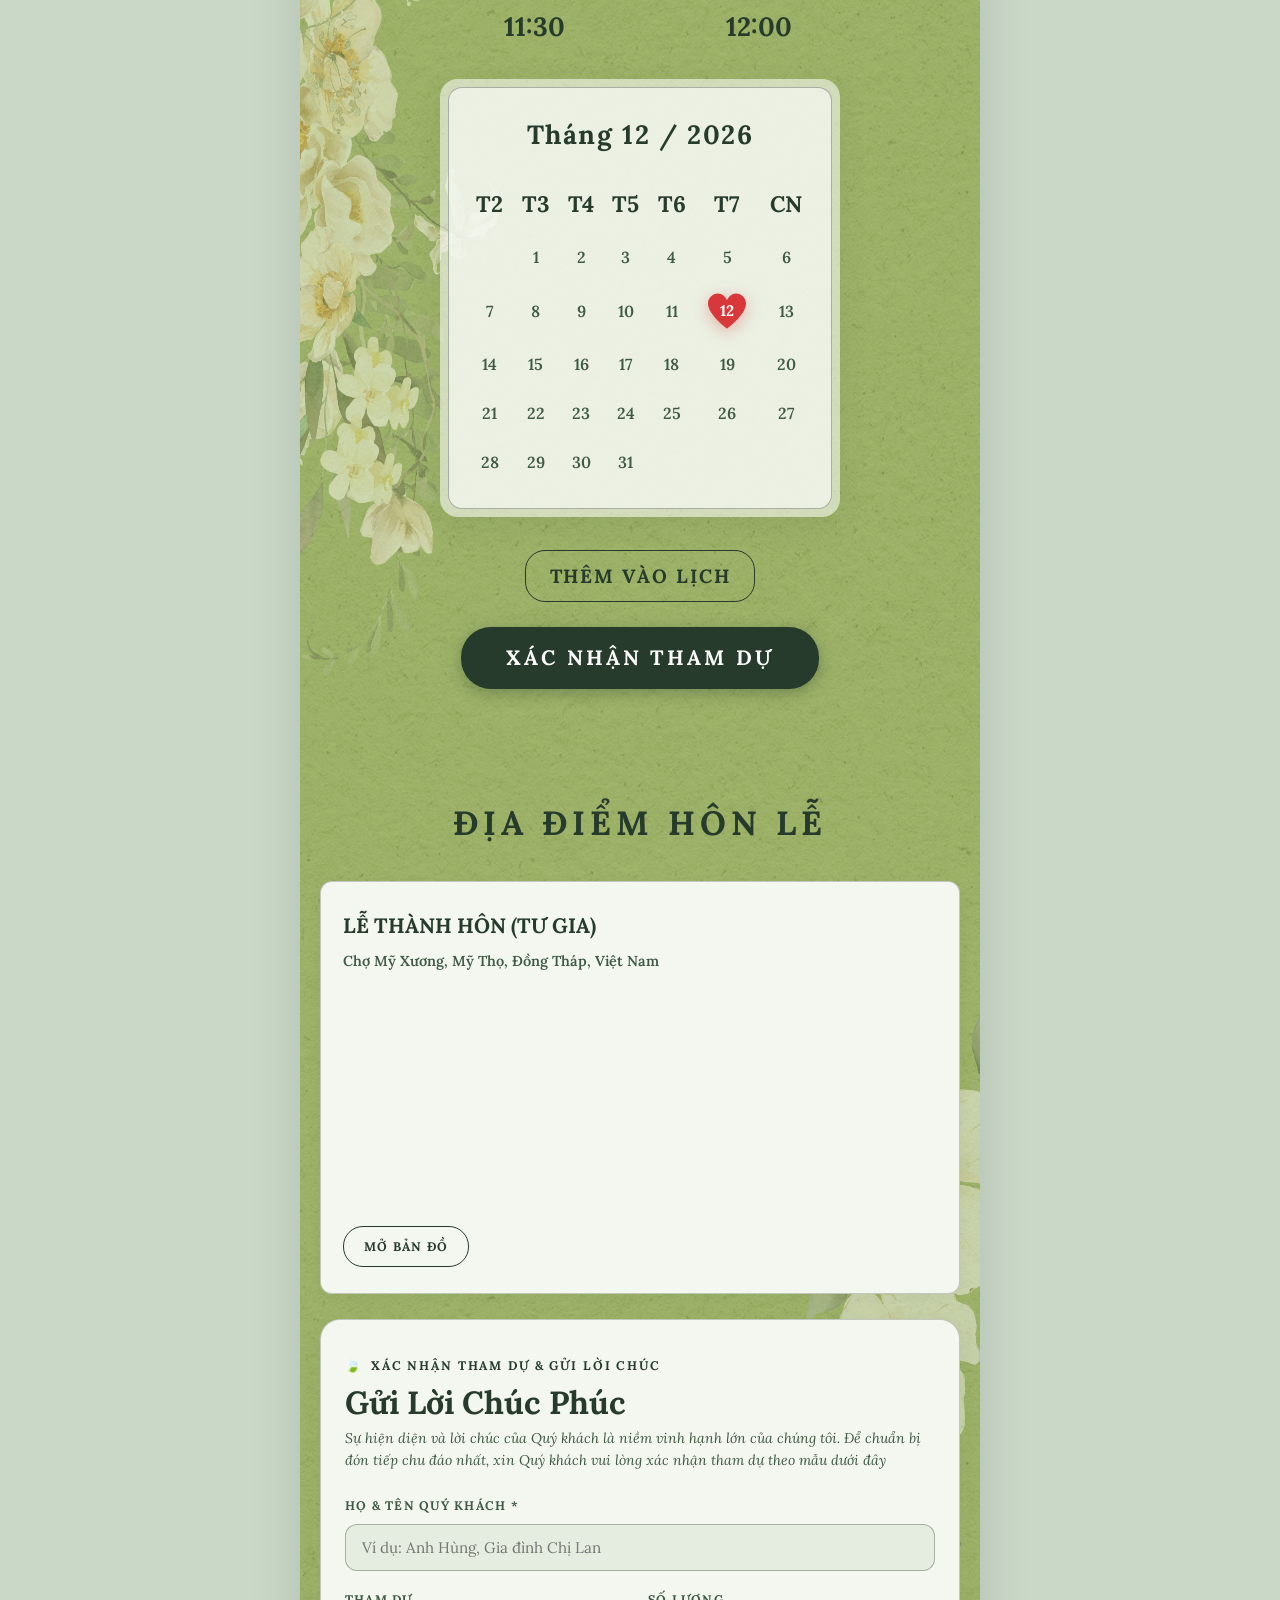
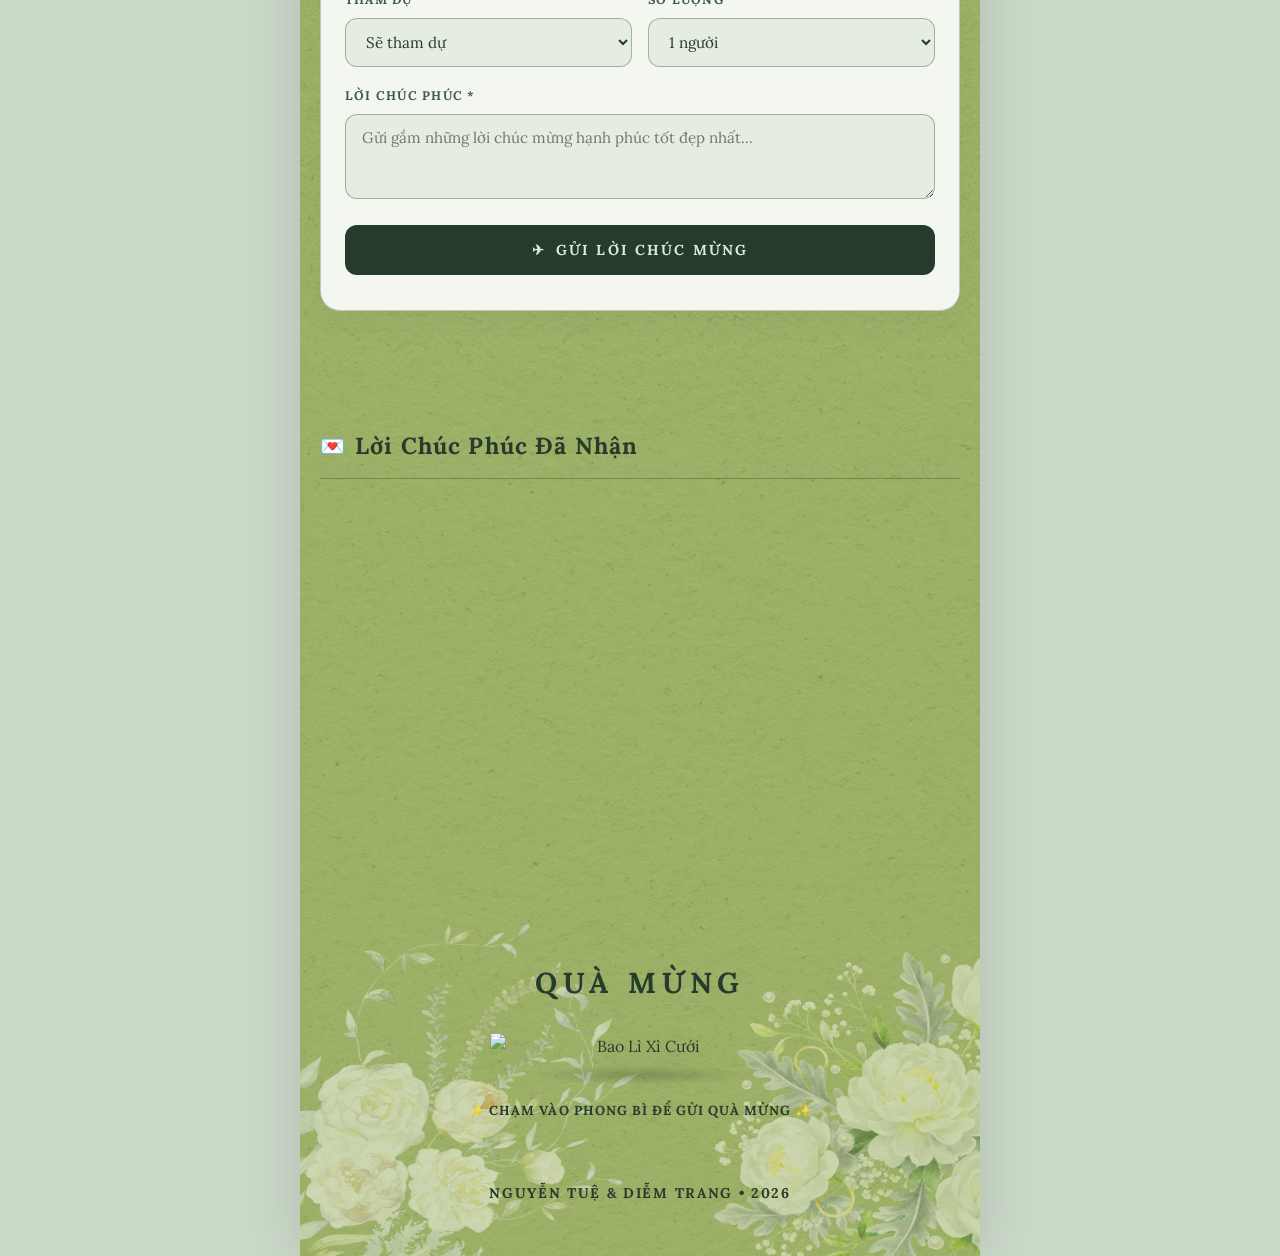
==== commit 0190a168: "Add files via upload" ====
--- a/index.html
+++ b/index.html
@@ -4,6 +4,25 @@
   <meta charset="UTF-8" />
   <meta name="viewport" content="width=device-width, initial-scale=1.0, maximum-scale=5.0, user-scalable=yes" />
   <title>Thông Tin Lễ Cưới | Nguyễn Tuệ & Diễm Trang</title>
+  <meta name="title" content="Thiệp Cưới | Nguyễn Tuệ & Diễm Trang" />
+  <meta name="description" content="Trân trọng kính mời Quý khách và Người thương đến chung vui cùng gia đình chúng tôi vào ngày 12.12.2026!" />
+
+  <!-- OPEN GRAPH / FACEBOOK / ZALO -->
+  <meta property="og:type" content="website" />
+  <meta property="og:url" content="https://tuetrang.github.io/wedding/" />
+  <meta property="og:title" content="Thiệp Cưới | Nguyễn Tuệ & Diễm Trang" />
+  <meta property="og:description" content="Trân trọng kính mời Quý khách và Người thương đến chung vui cùng gia đình chúng tôi vào ngày 12.12.2026!" />
+  <meta property="og:image" content="https://tuetrang.github.io/wedding/image/Main%201.jpg" />
+  <meta property="og:image:width" content="1200" />
+  <meta property="og:image:height" content="630" />
+
+  <!-- TWITTER / X -->
+  <meta property="twitter:card" content="summary_large_image" />
+  <meta property="twitter:url" content="https://tuetrang.github.io/wedding/" />
+  <meta property="twitter:title" content="Thiệp Cưới | Nguyễn Tuệ & Diễm Trang" />
+  <meta property="twitter:description" content="Trân trọng kính mời Quý khách và Người thương đến chung vui cùng gia đình chúng tôi vào ngày 12.12.2026!" />
+  <meta property="twitter:image" content="https://tuetrang.github.io/wedding/image/Main%201.jpg" />
+
   <link rel="preconnect" href="https://fonts.googleapis.com" />
   <link rel="preconnect" href="https://fonts.gstatic.com" crossorigin />
   <link href="https://fonts.googleapis.com/css2?family=Lora:ital,wght@0,400;0,500;0,600;0,700;1,400;1,600&family=Montserrat:wght@400;500;600;700;800&family=Playfair+Display:ital,wght@0,600;0,700;1,600&display=swap" rel="stylesheet" />
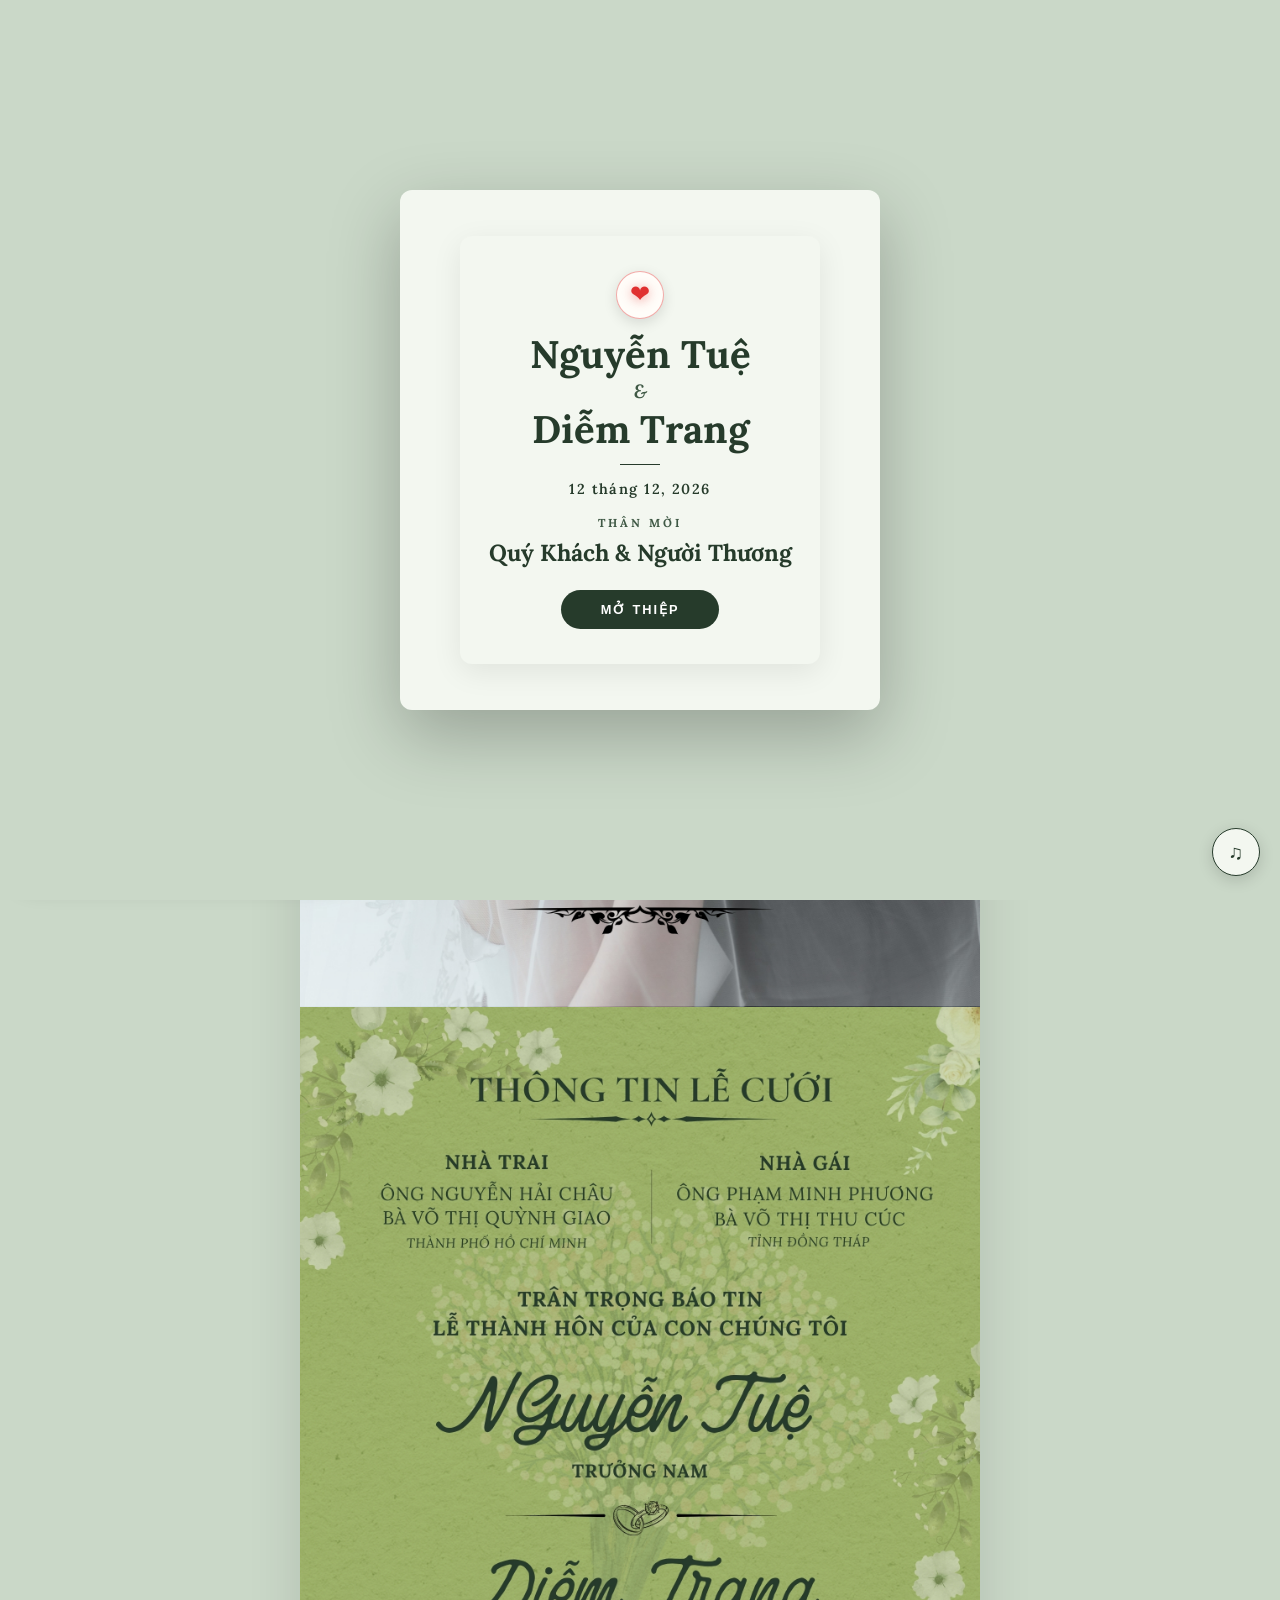
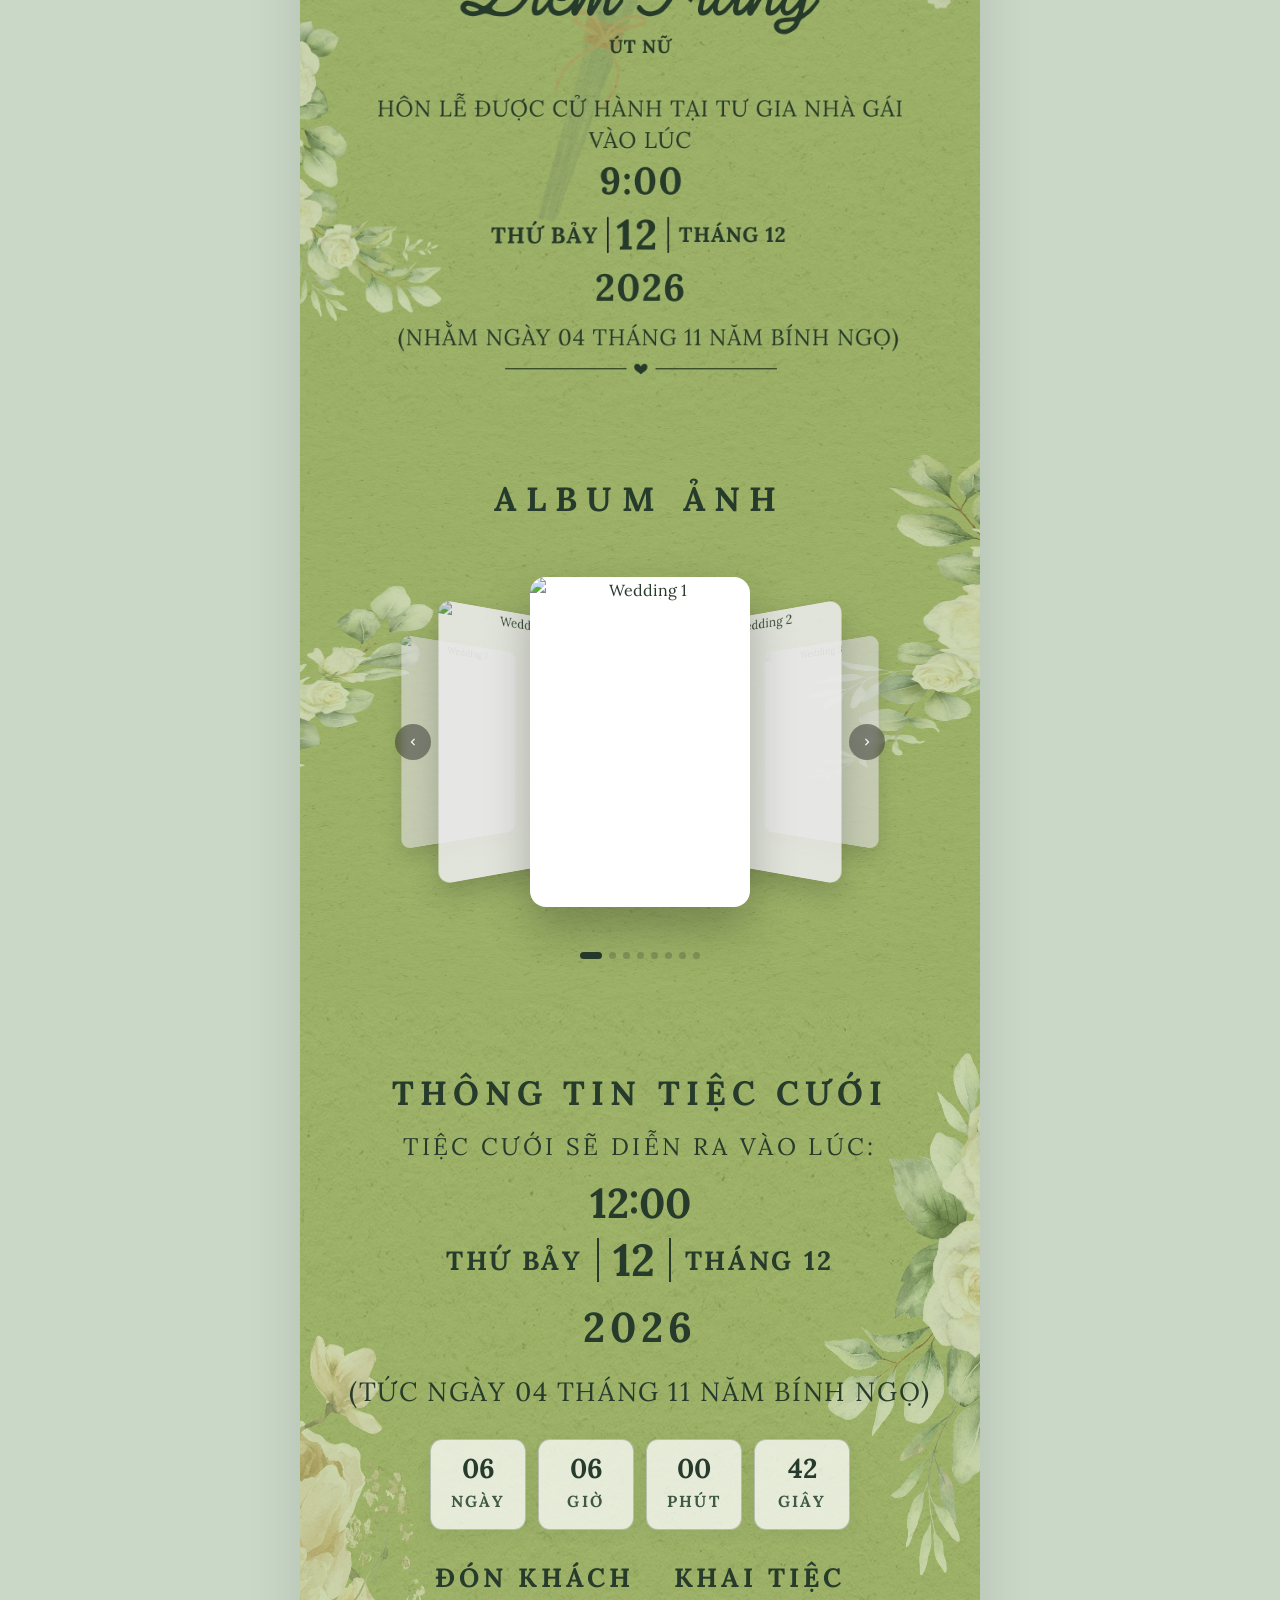
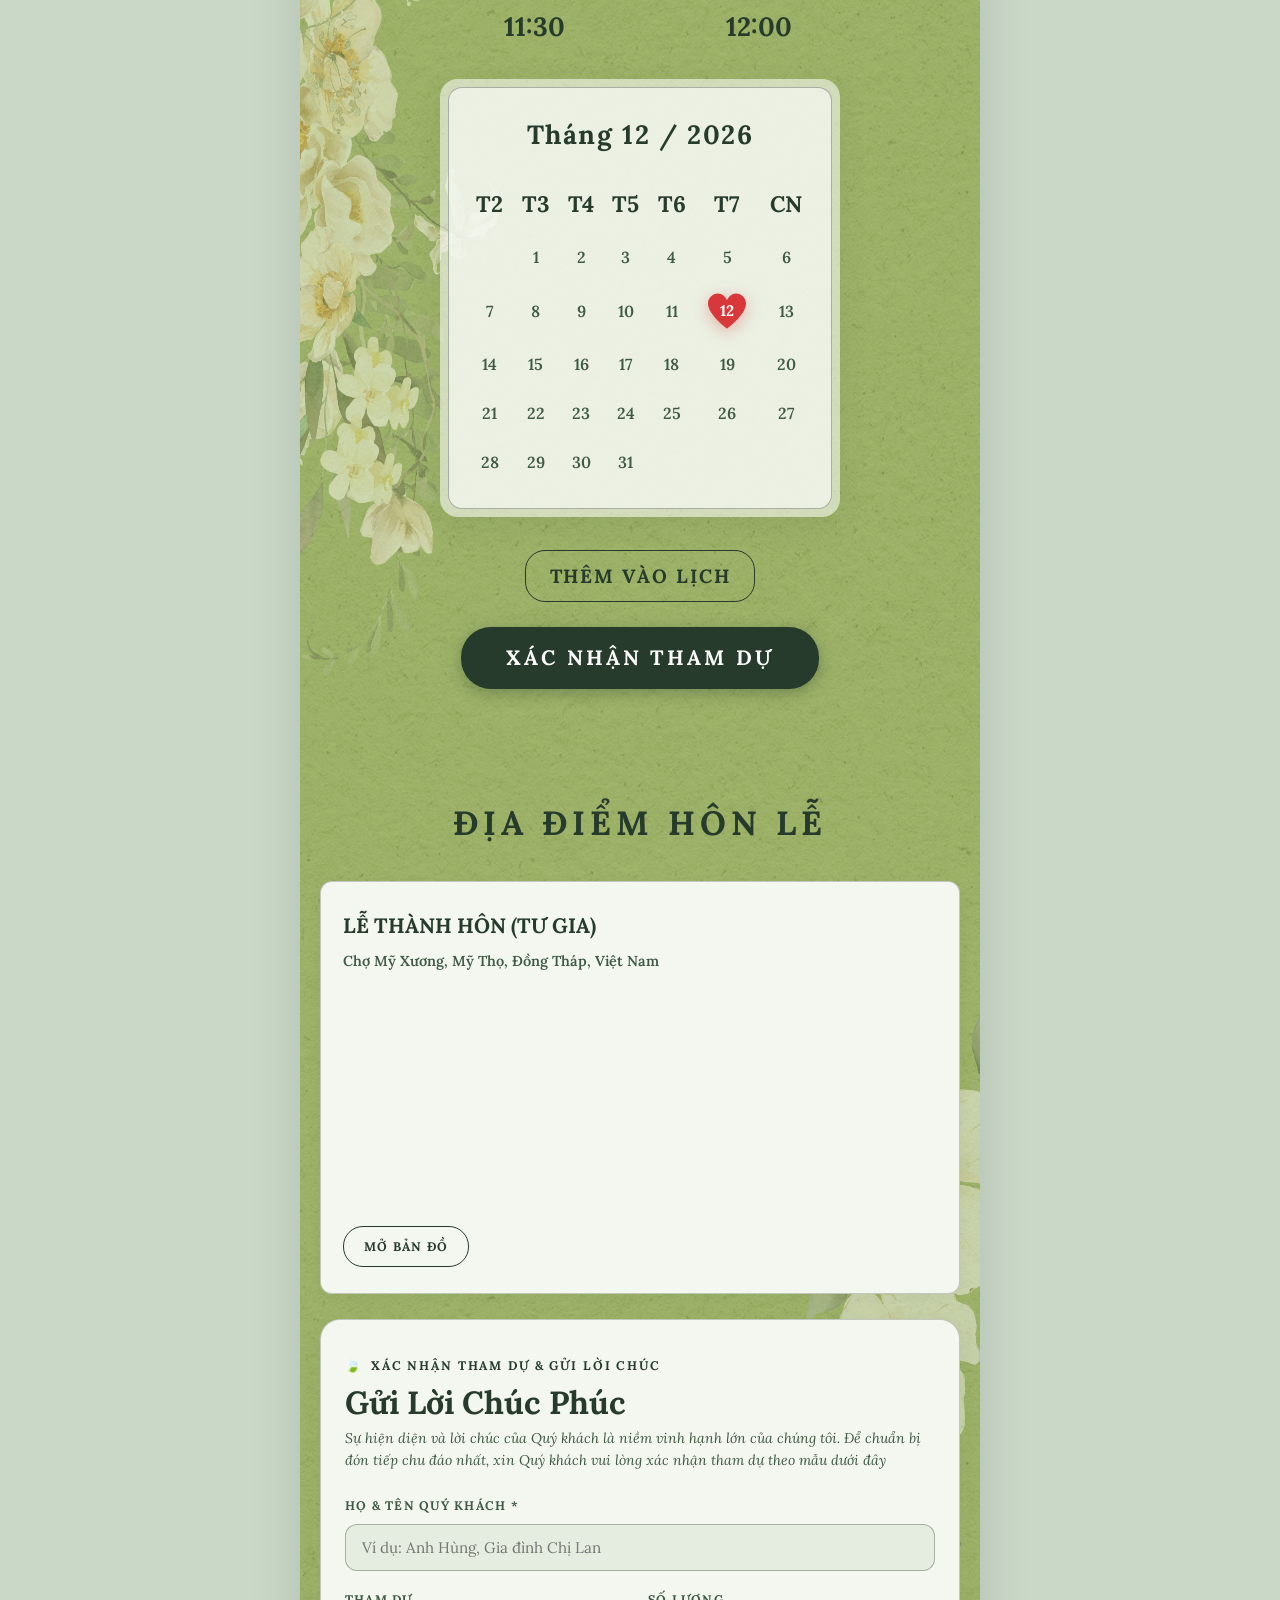
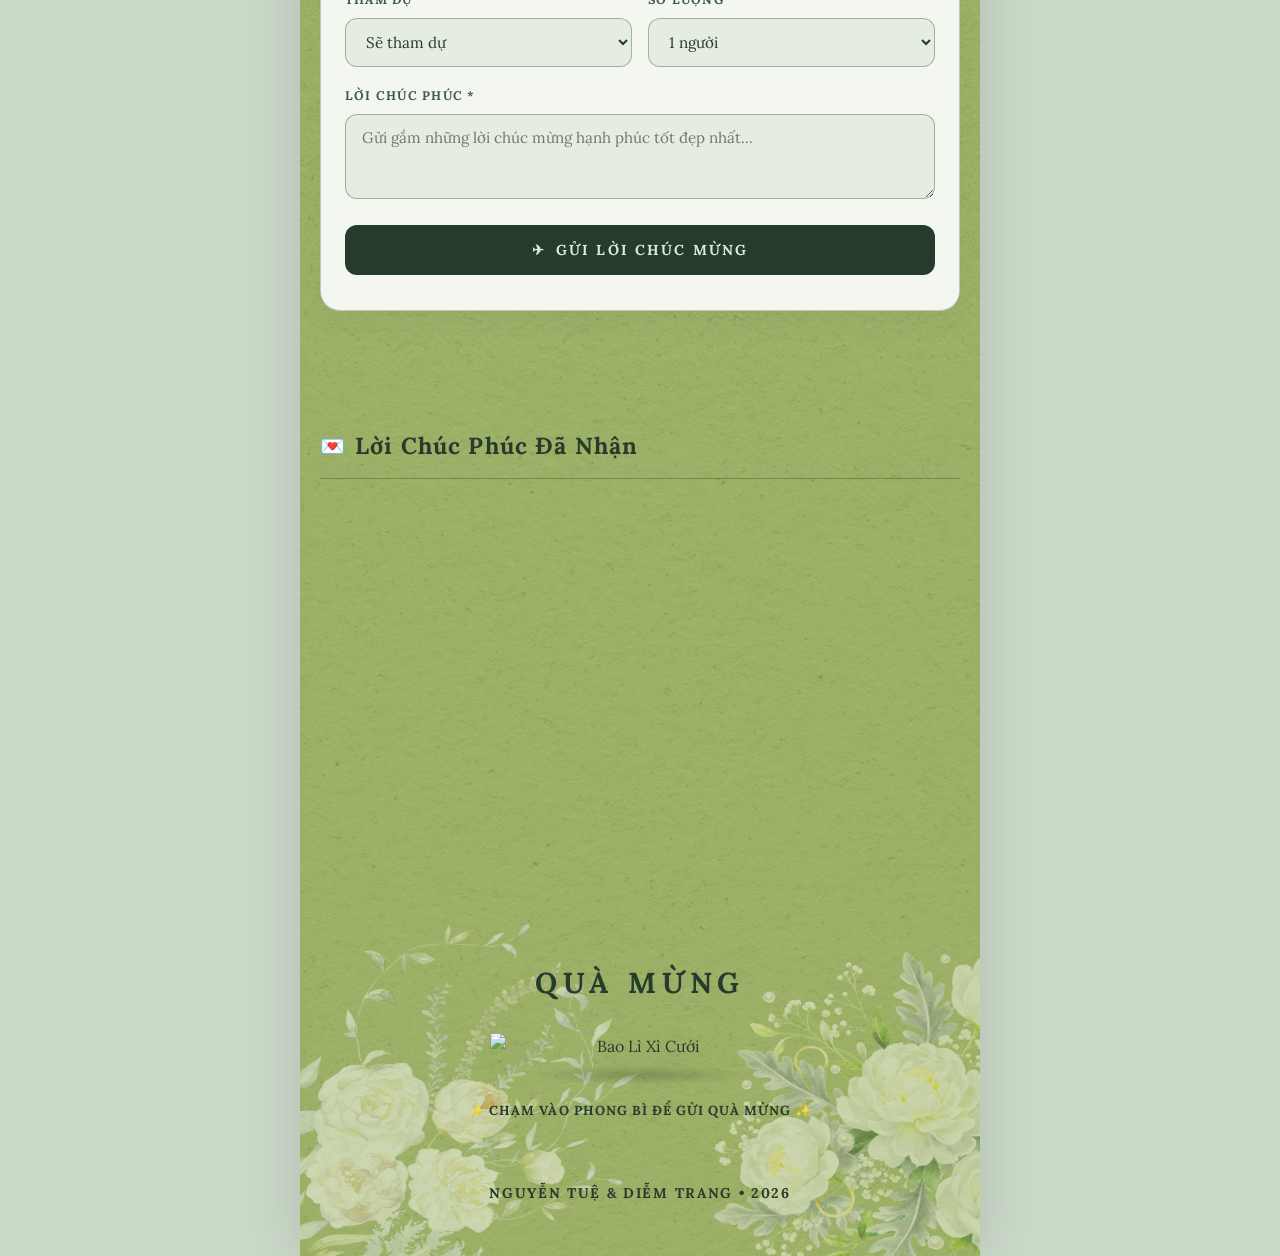
==== commit 20831b0d: "Update index.html" ====
--- a/index.html
+++ b/index.html
@@ -15,6 +15,14 @@
   <meta property="og:image" content="https://tuetrang.github.io/wedding/image/Main%201.jpg" />
   <meta property="og:image:width" content="1200" />
   <meta property="og:image:height" content="630" />
+
+  <meta property="og:type" content="website" />
+  <meta property="og:url" content="https://tuetrang.github.io/wedding/" />
+  <meta property="og:title" content="Thiệp Cưới | Nguyễn Tuệ & Diễm Trang" />
+  <meta property="og:description" content="Trân trọng kính mời Quý khách và Người thương đến chung vui cùng gia đình chúng tôi vào ngày 12.12.2026!" />
+  <meta property="og:image" content="https://tuetrang.github.io/wedding/image/Main%201.jpg" />
+  <meta property="og:image:width" content="1080" />
+  <meta property="og:image:height" content="1620" />
 
   <!-- TWITTER / X -->
   <meta property="twitter:card" content="summary_large_image" />
@@ -377,4 +385,4 @@
   <script src="js/realtime.js"></script>
   <script src="js/app.js"></script>
 </body>
-</html>+</html>
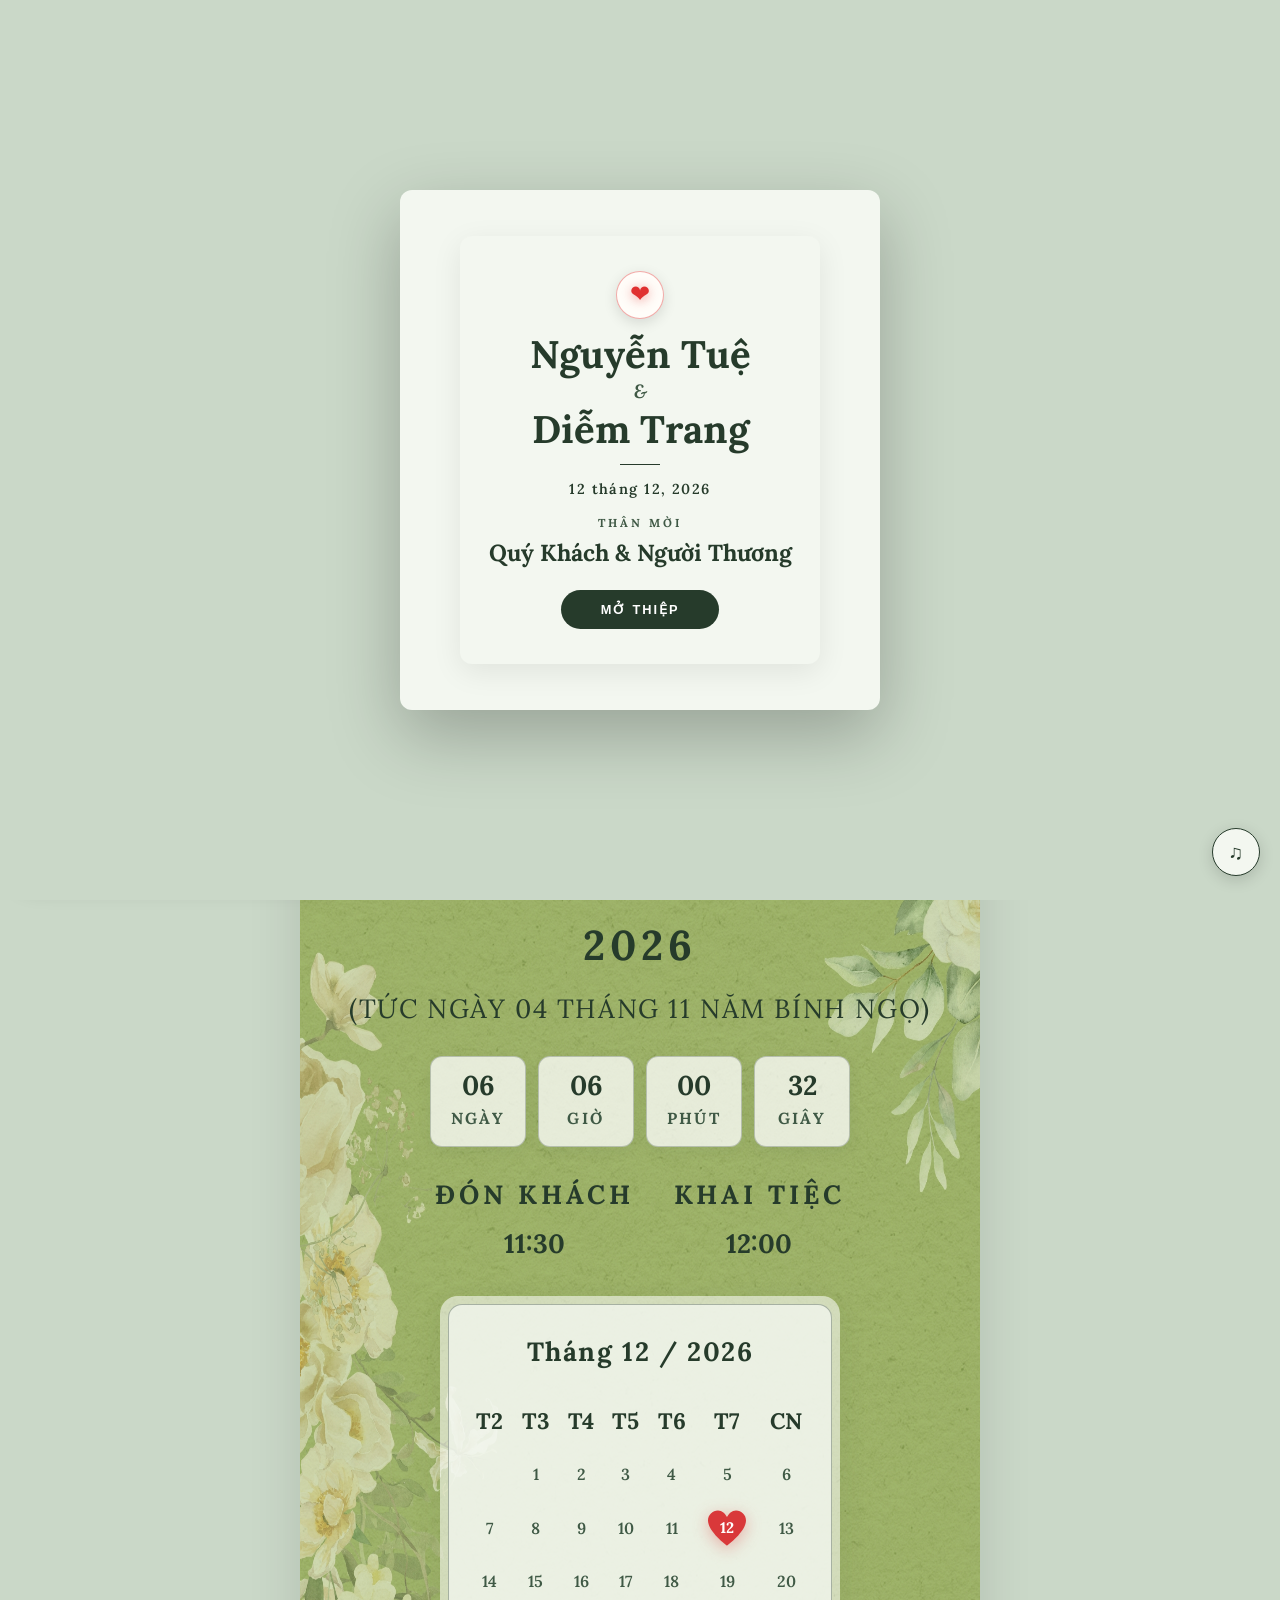
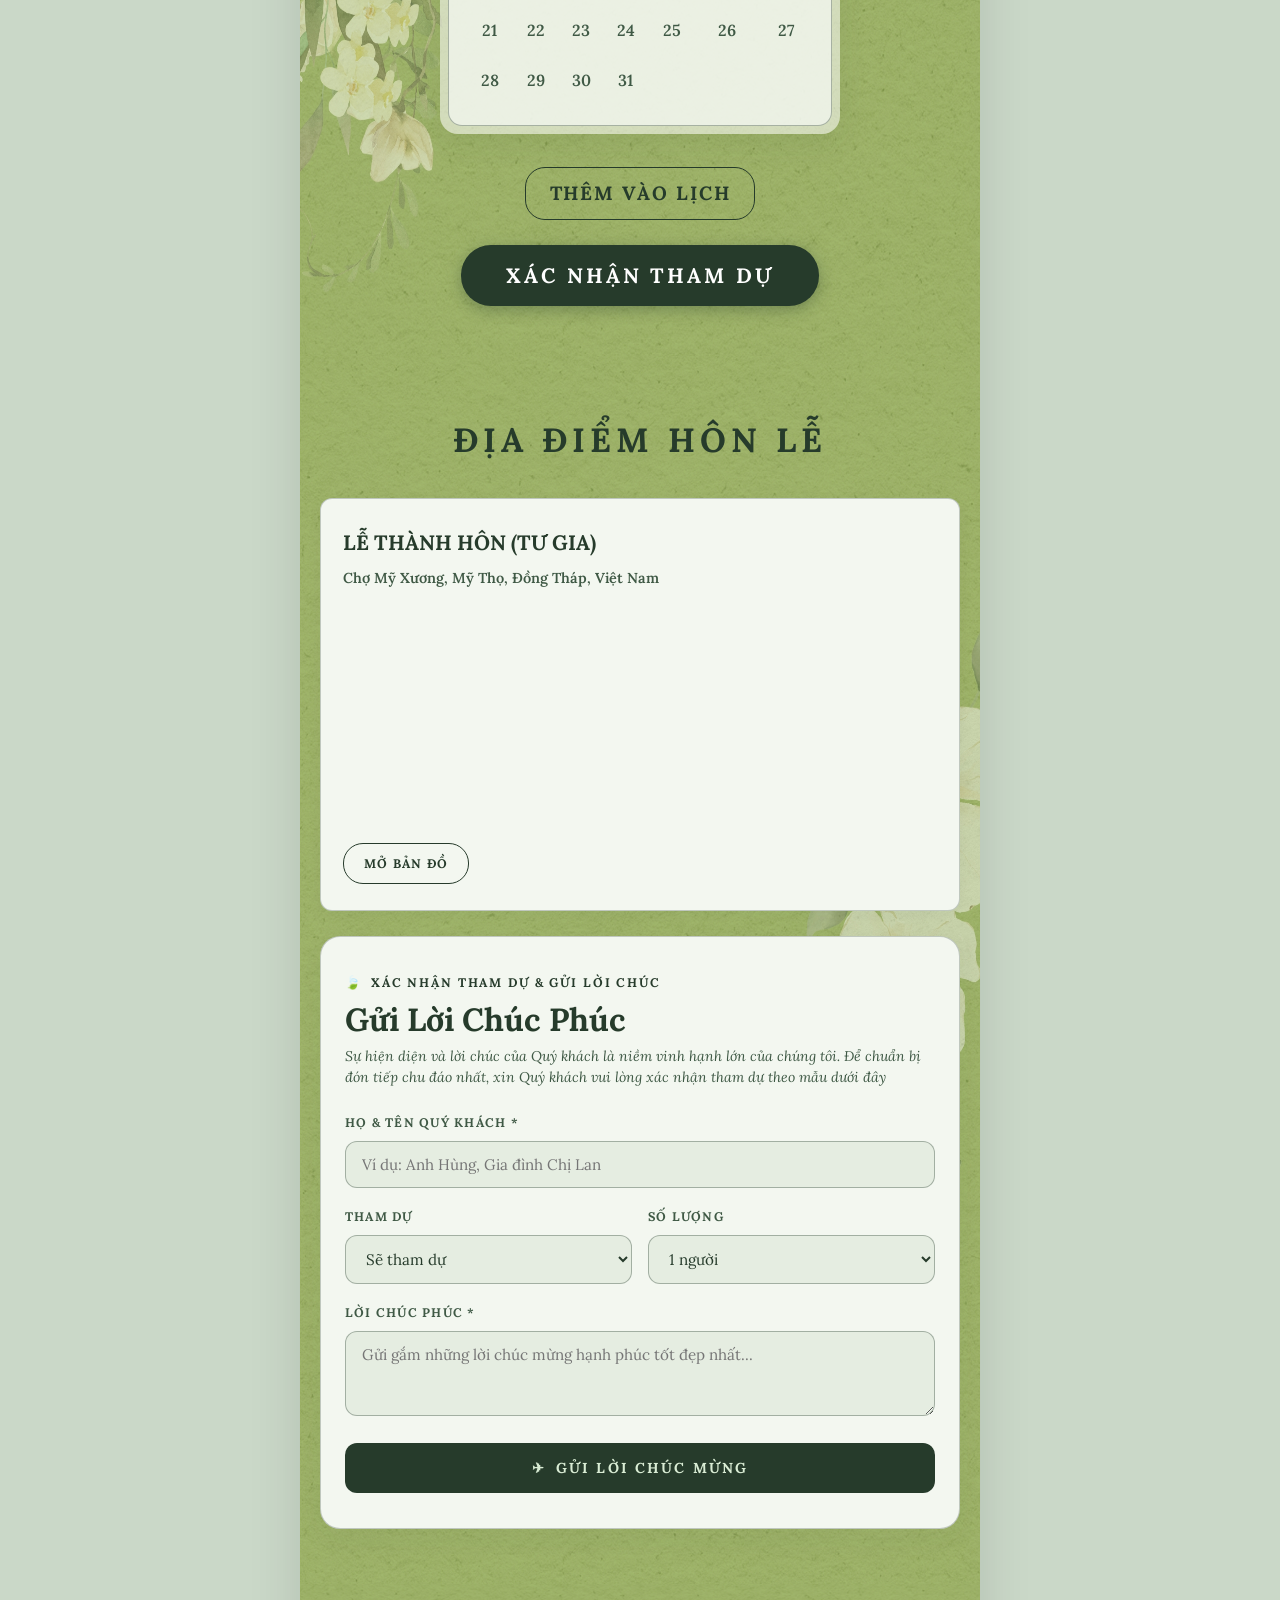
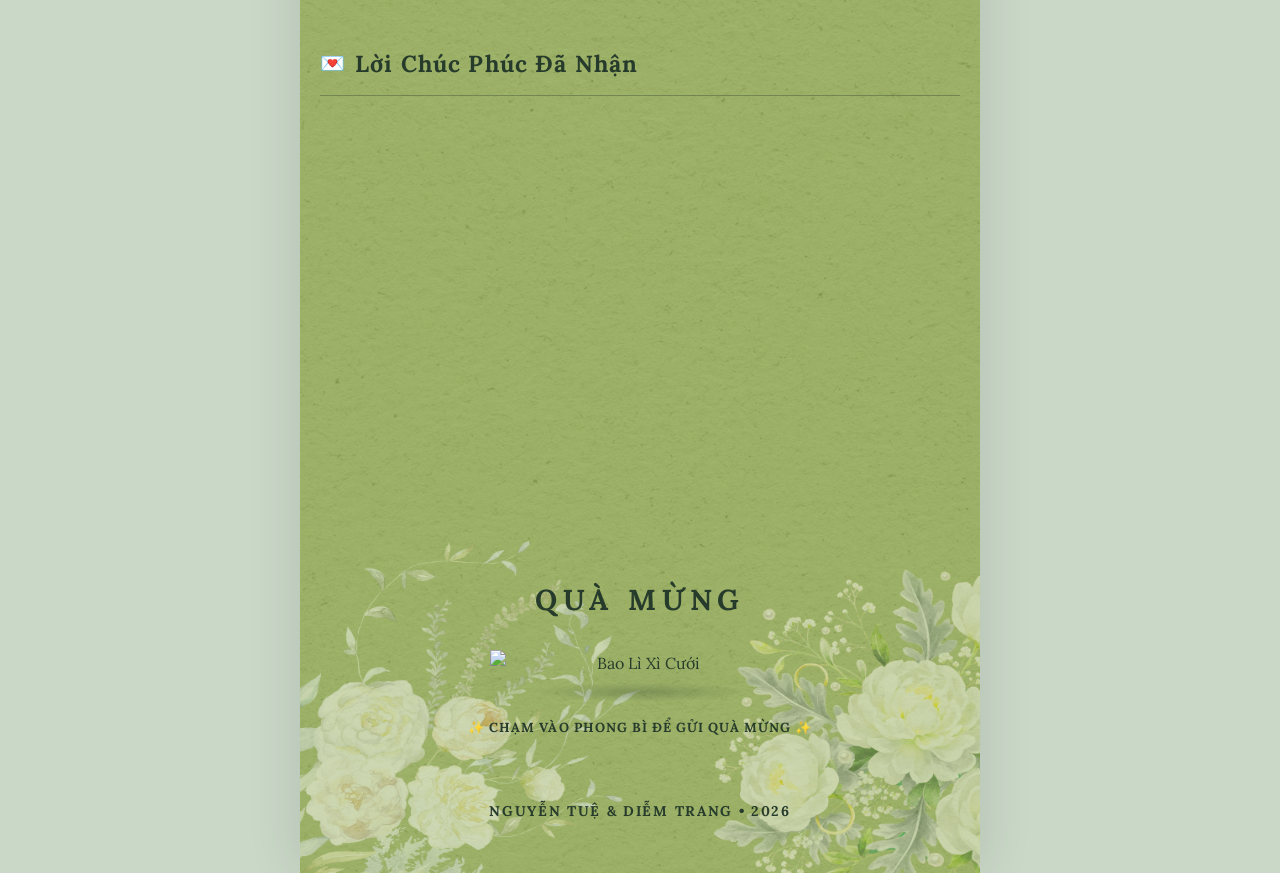
==== commit e0311cc6: "Add files via upload" ====
--- a/index.html
+++ b/index.html
@@ -7,20 +7,14 @@
   <meta name="title" content="Thiệp Cưới | Nguyễn Tuệ & Diễm Trang" />
   <meta name="description" content="Trân trọng kính mời Quý khách và Người thương đến chung vui cùng gia đình chúng tôi vào ngày 12.12.2026!" />
 
-  <!-- OPEN GRAPH / FACEBOOK / ZALO -->
+  <!-- OPEN GRAPH / FACEBOOK / MESSENGER / ZALO -->
   <meta property="og:type" content="website" />
   <meta property="og:url" content="https://tuetrang.github.io/wedding/" />
   <meta property="og:title" content="Thiệp Cưới | Nguyễn Tuệ & Diễm Trang" />
   <meta property="og:description" content="Trân trọng kính mời Quý khách và Người thương đến chung vui cùng gia đình chúng tôi vào ngày 12.12.2026!" />
-  <meta property="og:image" content="https://tuetrang.github.io/wedding/image/Main%201.jpg" />
-  <meta property="og:image:width" content="1200" />
-  <meta property="og:image:height" content="630" />
-
-  <meta property="og:type" content="website" />
-  <meta property="og:url" content="https://tuetrang.github.io/wedding/" />
-  <meta property="og:title" content="Thiệp Cưới | Nguyễn Tuệ & Diễm Trang" />
-  <meta property="og:description" content="Trân trọng kính mời Quý khách và Người thương đến chung vui cùng gia đình chúng tôi vào ngày 12.12.2026!" />
-  <meta property="og:image" content="https://tuetrang.github.io/wedding/image/Main%201.jpg" />
+  <meta property="og:image" content="https://tuetrang.github.io/wedding/image/main1.jpg" />
+  <meta property="og:image:secure_url" content="https://tuetrang.github.io/wedding/image/main1.jpg" />
+  <meta property="og:image:type" content="image/jpeg" />
   <meta property="og:image:width" content="1080" />
   <meta property="og:image:height" content="1620" />
 
@@ -29,7 +23,7 @@
   <meta property="twitter:url" content="https://tuetrang.github.io/wedding/" />
   <meta property="twitter:title" content="Thiệp Cưới | Nguyễn Tuệ & Diễm Trang" />
   <meta property="twitter:description" content="Trân trọng kính mời Quý khách và Người thương đến chung vui cùng gia đình chúng tôi vào ngày 12.12.2026!" />
-  <meta property="twitter:image" content="https://tuetrang.github.io/wedding/image/Main%201.jpg" />
+  <meta property="twitter:image" content="https://tuetrang.github.io/wedding/image/main1.jpg" />
 
   <link rel="preconnect" href="https://fonts.googleapis.com" />
   <link rel="preconnect" href="https://fonts.gstatic.com" crossorigin />
@@ -100,12 +94,12 @@
   <div class="wrapper">
     <!-- 0. SAVE THE DATE (POSTER 1) -->
     <section class="poster-section save-the-date-poster">
-      <img src="./image/Main 1.jpg" alt="Save The Date - Nguyễn Tuệ & Diễm Trang" class="full-poster-img" />
+      <img src="./image/main1.jpg" alt="Save The Date - Nguyễn Tuệ & Diễm Trang" class="full-poster-img" />
     </section>
 
     <!-- 1. THÔNG TIN LỄ CƯỚI (POSTER 2) -->
     <section class="poster-section invitation-poster">
-      <img src="./image/Main 2.jpg" alt="Thông Tin Lễ Cưới - Nguyễn Tuệ & Diễm Trang" class="full-poster-img" />
+      <img src="./image/main2.jpg" alt="Thông Tin Lễ Cưới - Nguyễn Tuệ & Diễm Trang" class="full-poster-img" />
     </section>
 
     <!-- =========================================================
@@ -385,4 +379,4 @@
   <script src="js/realtime.js"></script>
   <script src="js/app.js"></script>
 </body>
-</html>
+</html>
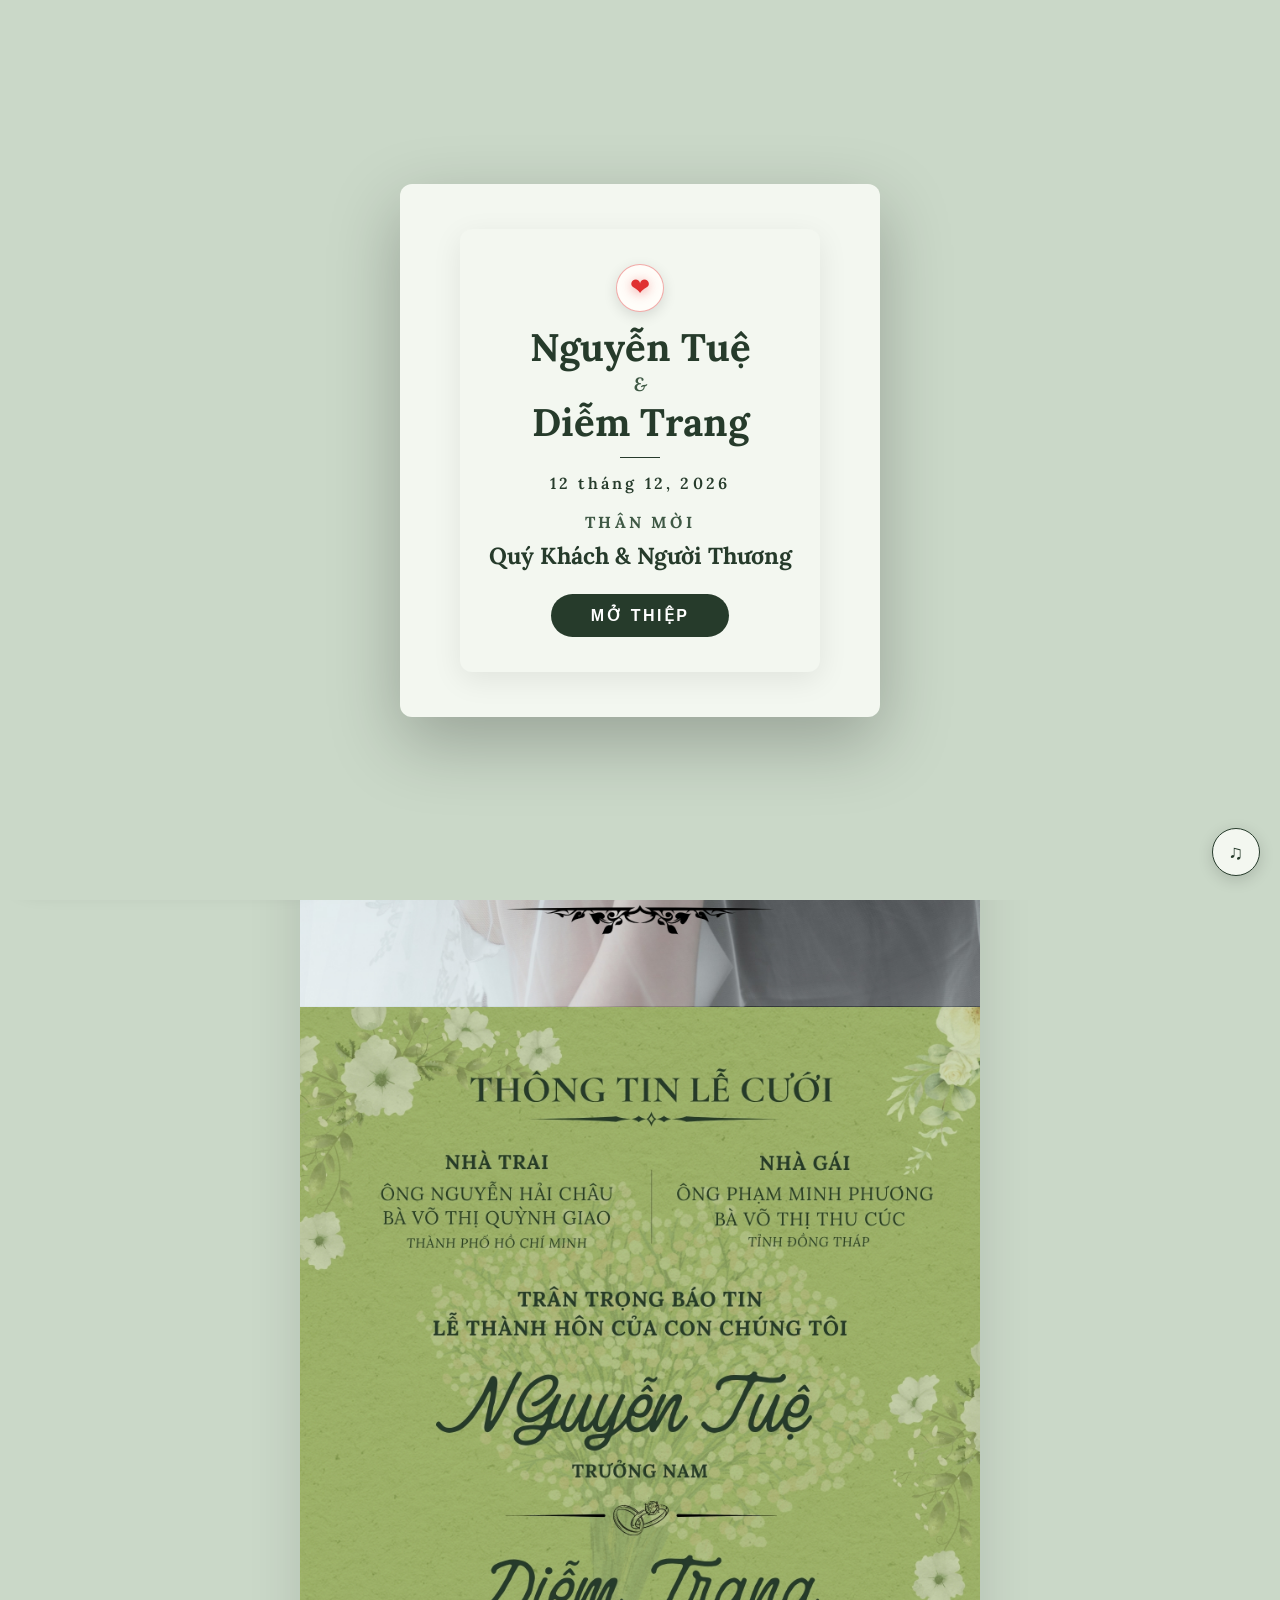
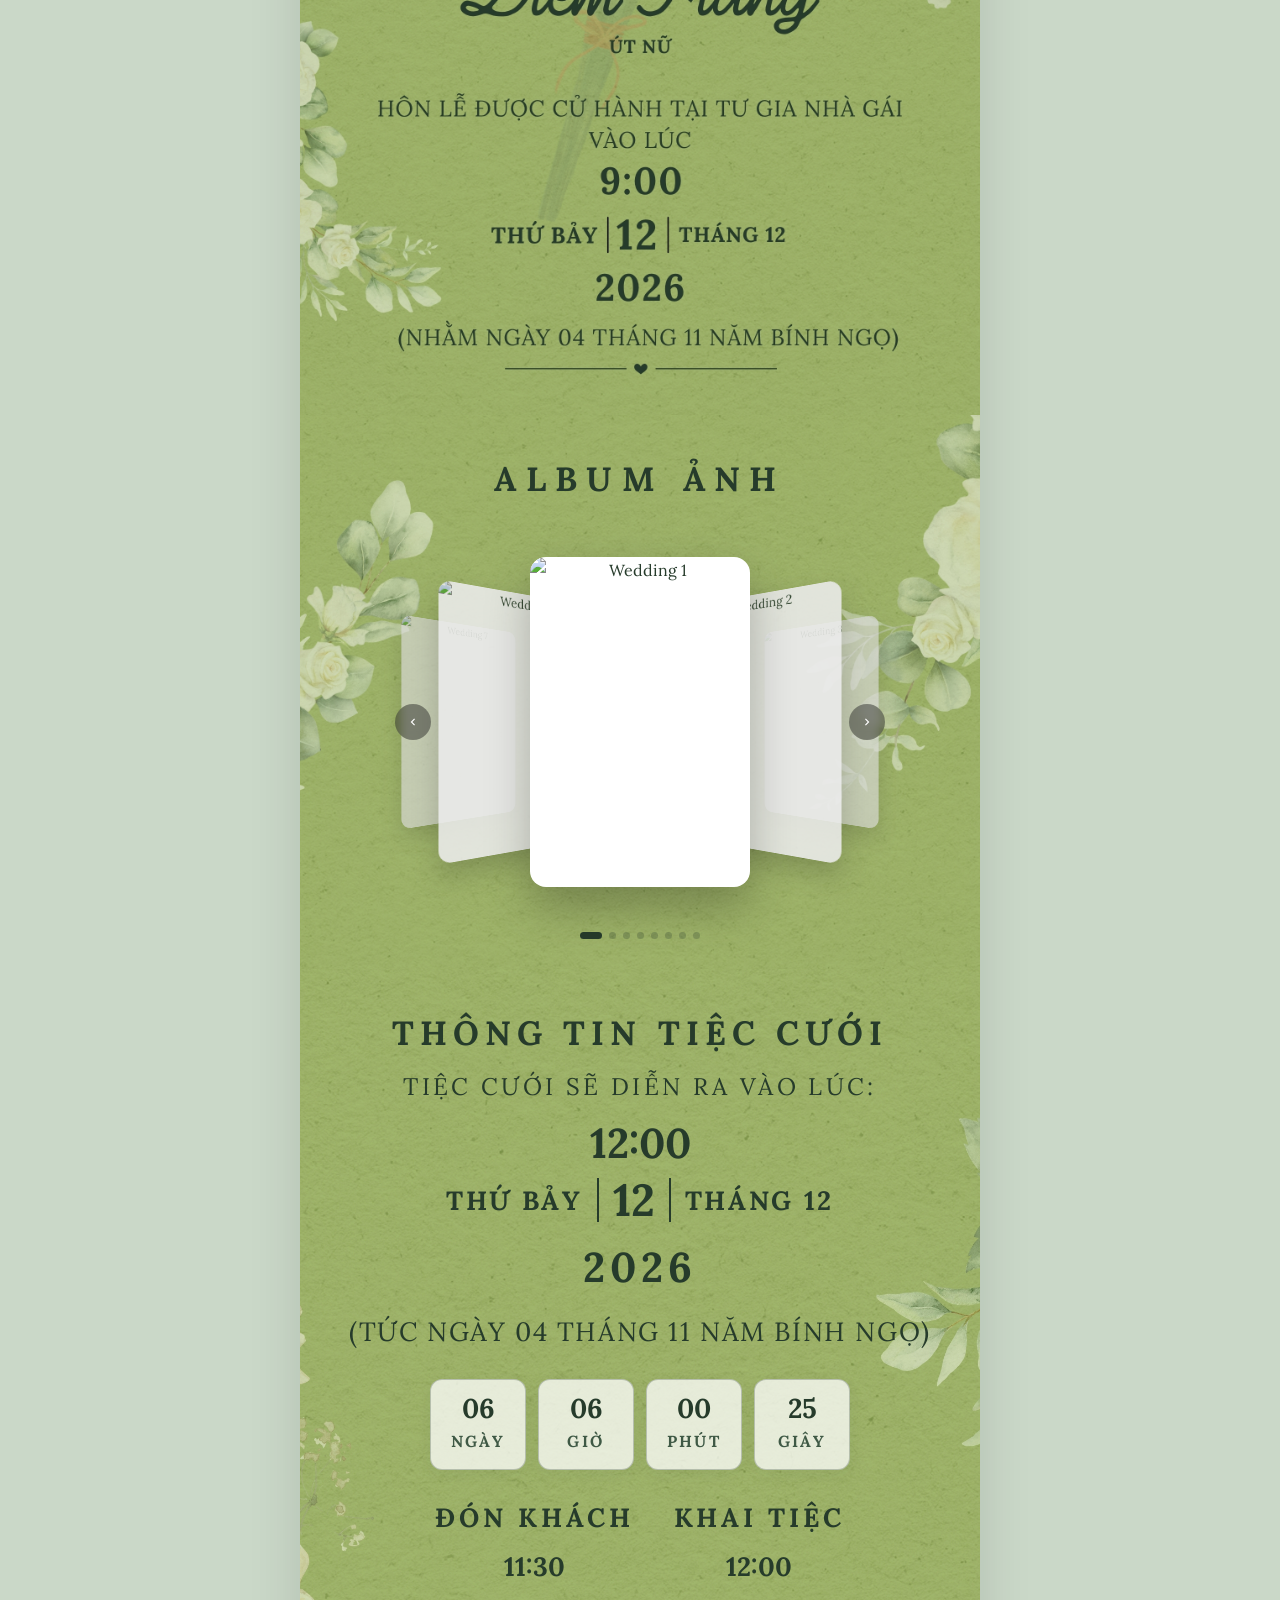
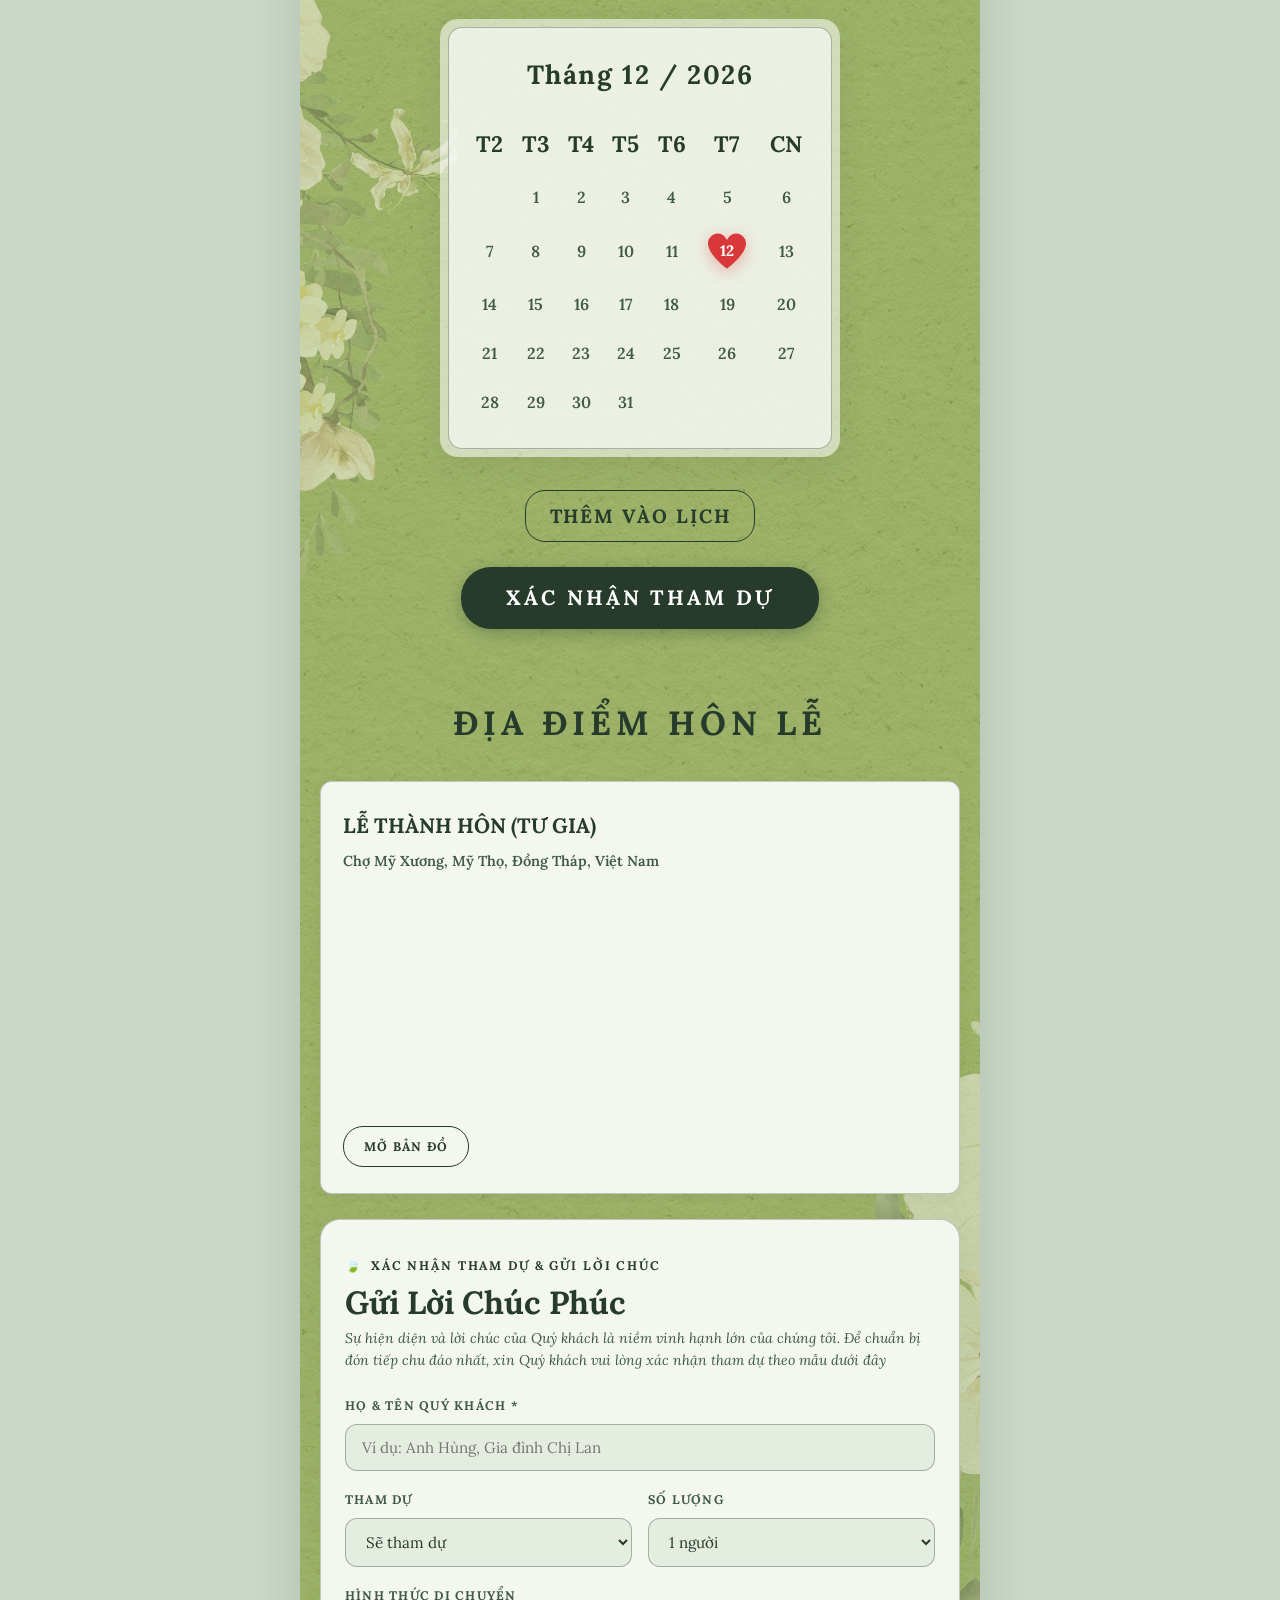
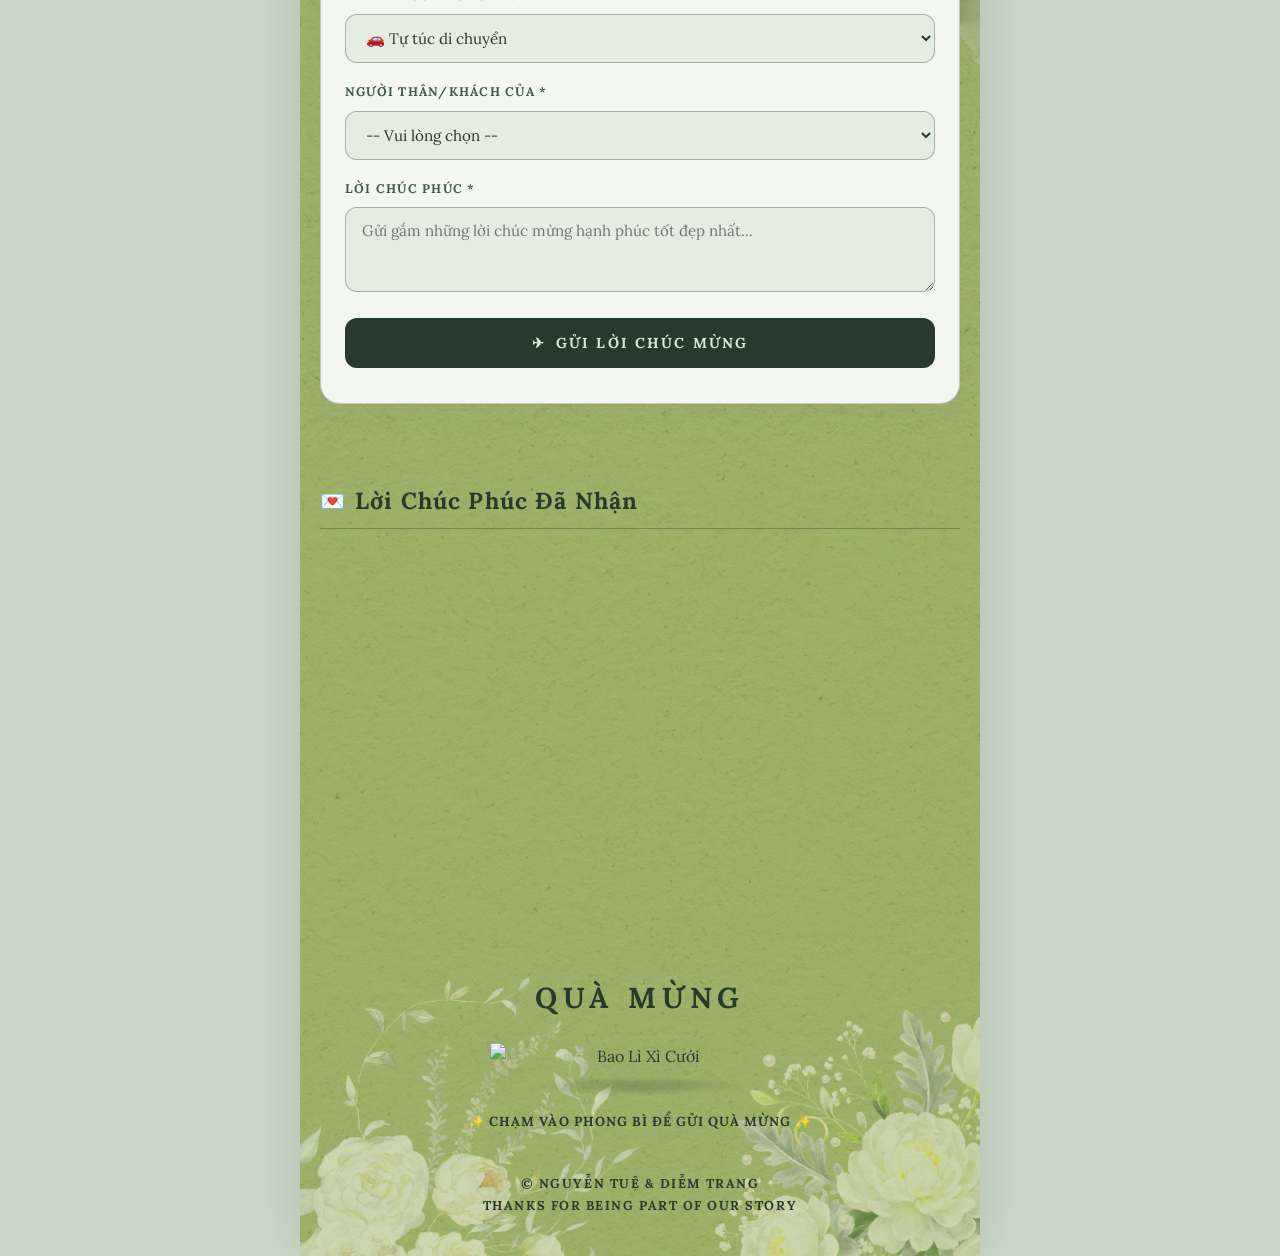
==== commit 6e1a962a: "Upload" ====
--- a/index.html
+++ b/index.html
@@ -2,7 +2,7 @@
 <html lang="vi">
 <head>
   <meta charset="UTF-8" />
-  <meta name="viewport" content="width=device-width, initial-scale=1.0, maximum-scale=5.0, user-scalable=yes" />
+  <meta name="viewport" content="width=device-width, initial-scale=1.0, maximum-scale=1.0, user-scalable=no, viewport-fit=cover" />
   <title>Thông Tin Lễ Cưới | Nguyễn Tuệ & Diễm Trang</title>
   <meta name="title" content="Thiệp Cưới | Nguyễn Tuệ & Diễm Trang" />
   <meta name="description" content="Trân trọng kính mời Quý khách và Người thương đến chung vui cùng gia đình chúng tôi vào ngày 12.12.2026!" />
@@ -278,6 +278,23 @@
             </div>
           </div>
 
+          <div class="form-group-custom" id="transportGroup">
+            <label class="form-label-custom">HÌNH THỨC DI CHUYỂN</label>
+            <select id="transportSelect" class="form-select-custom">
+              <option value="self">🚗 Tự túc di chuyển</option>
+              <option value="bus">🚌 Đi xe đưa đón của gia đình (trong ngày)</option>
+            </select>
+          </div>
+          
+          <div class="form-group-custom" id="guestSideGroup">
+            <label class="form-label-custom">NGƯỜI THÂN/KHÁCH CỦA *</label>
+            <select id="guestSideSelect" class="form-select-custom" required>
+              <option value="" disabled selected>-- Vui lòng chọn --</option>
+              <option value="cd">👰 Cô Dâu</option>
+              <option value="cr">🤵 Chú Rể</option>
+            </select>
+          </div>
+
           <div class="form-group-custom">
             <label class="form-label-custom">LỜI CHÚC PHÚC *</label>
             <textarea id="msgInput" class="form-textarea-custom" rows="3" placeholder="Gửi gắm những lời chúc mừng hạnh phúc tốt đẹp nhất..." required maxlength="1000"></textarea>
@@ -314,7 +331,8 @@
       </div>
 
       <footer class="wedding-footer">
-        NGUYỄN TUỆ & DIỄM TRANG • 2026
+        © NGUYỄN TUỆ & DIỄM TRANG 
+        <br>THANKS FOR BEING PART OF OUR STORY
       </footer>
     </div>
   </div>
--- a/css/style.css
+++ b/css/style.css
@@ -15,15 +15,33 @@
   --font-sans: 'Lora', serif;
 }
 
-* { box-sizing: border-box; margin: 0; padding: 0; }
-html { scroll-behavior: smooth; }
+*, *::before, *::after { 
+  box-sizing: border-box; 
+  margin: 0; 
+  padding: 0; 
+}
+
+html { 
+  scroll-behavior: smooth; 
+  width: 100%;
+  max-width: 100%;
+  overflow-x: hidden;
+  -webkit-text-size-adjust: 100%;
+  text-size-adjust: 100%;
+}
+
 body {
+  width: 100%;
+  max-width: 100%;
   background-color: #cad8c8;
   color: var(--text-main);
   font-family: var(--font-sans);
   font-size: 16px;
   line-height: 1.7;
   overflow-x: hidden;
+  -webkit-text-size-adjust: 100%;
+  text-size-adjust: 100%;
+  touch-action: manipulation;
 }
 
 /* --- ÉP TRÁI TIM ĐỎ RỰC TRÊN TẤT CẢ THIẾT BỊ --- */
@@ -90,10 +108,12 @@
   bottom: 24px;
   left: 20px;
   z-index: 900;
-  max-width: 320px;
-  width: calc(100% - 90px);
+  width: 290px;
+  max-width: calc(100vw - 95px) !important;
+  box-sizing: border-box;
   background: rgba(38, 59, 43, 0.95);
   backdrop-filter: blur(10px); 
+  -webkit-backdrop-filter: blur(10px);
   border: 1px solid rgba(255, 255, 255, 0.2);
   border-radius: 12px;
   padding: 12px 14px;
@@ -131,7 +151,7 @@
 }
 .ticker-close-btn:hover { color: #E2EFE0; }
 .ticker-content-box { min-height: 42px; display: flex; align-items: center; overflow: hidden; }
-.ticker-slide-item { font-size: 0.88rem; line-height: 1.4; color: #FAF6F0; animation: fadeInOut 4s ease infinite; width: 100%; }
+.ticker-slide-item { font-size: 0.88rem; line-height: 1.4; color: #FAF6F0; animation: fadeInOut 4s ease infinite; width: 100%; word-break: break-word; }
 .ticker-slide-item strong { color: #CDE6CA; margin-right: 4px; font-weight: 700; }
 @keyframes fadeInOut {
   0% { opacity: 0; transform: translateY(6px); }
@@ -261,13 +281,13 @@
 }
 .gate-names span { display: block; font-size: 1.2rem; font-style: italic; color: var(--text-muted); margin: 3px 0; font-weight: 600; }
 .gate-divider { margin: 12px auto; width: 40px; height: 1px; background: var(--btn-brown); position: relative; }
-.gate-date { font-size: 0.9rem; letter-spacing: 0.1em; color: var(--text-brown); margin-bottom: 10px; font-weight: 600; }
+.gate-date { font-size: 1rem; letter-spacing: 0.2em; color: var(--text-brown); margin-bottom: 10px; font-weight: 600; }
 .gate-guest-box { margin: 12px 0 18px; padding: 0; background: transparent; border: none; }
-.gate-guest-box small { display: block; font-size: 0.72rem; letter-spacing: 0.25em; text-transform: uppercase; color: var(--text-muted); font-weight: 700; }
+.gate-guest-box small { display: block; font-size: 1rem; letter-spacing: 0.2em; text-transform: uppercase; color: var(--text-muted); font-weight: 800; }
 .gate-guest-name { font-family: var(--font-lora); font-size: 1.45rem; font-weight: 700; color: var(--text-brown); }
 .btn-gate-open {
   background: var(--btn-brown); color: #fff; border: none; padding: 12px 40px; border-radius: 25px;
-  font-size: 0.8rem; letter-spacing: 0.15em; text-transform: uppercase; font-weight: 700; cursor: pointer;
+  font-size: 1rem; letter-spacing: 0.15em; text-transform: uppercase; font-weight: 700; cursor: pointer;
   transition: background 0.2s ease;
 }
 .btn-gate-open:hover { background: var(--btn-hover); }
@@ -275,11 +295,14 @@
 /* --- KHUNG CHỨA TOÀN TRANG (.WRAPPER) --- */
 .wrapper {
   max-width: 680px;
+  width: 100%;
   margin: 0 auto;
   box-shadow: 0 0 50px rgba(0,0,0,0.12);
   min-height: 100vh;
   position: relative;
   background-color: var(--bg-cream);
+  overflow-x: hidden;
+  box-sizing: border-box;
 }
 
 /* =========================================================
@@ -304,7 +327,7 @@
 }
 
 /* =========================================================
-   4 SECTION NỀN: ÉP 100% 100% HIỆN TRỌN BÔNG HOA 2 MÉP
+   4 SECTION NỀN: SỬ DỤNG COVER ĐỂ KHÔNG BỊ MÉO ẢNH TRÊN MỌI THIẾT BỊ
    ========================================================= */
 
 /* 1. ALBUM SECTION */
@@ -312,10 +335,10 @@
   width: 100%;
   max-width: 680px;
   margin: 0 auto;
-  padding: 55px 20px 45px 20px;
+  padding: 35px 20px 30px 20px !important;
   background-image: url('../image/album.png'), url('../image/Album.jpg') !important;
-  background-size: 100% 100% !important;
-  background-position: center top !important;
+  background-size: cover !important;
+  background-position: center center !important;
   background-repeat: no-repeat !important;
   display: flex;
   flex-direction: column;
@@ -323,6 +346,7 @@
   align-items: center;
   position: relative;
   clear: both;
+  box-sizing: border-box;
 }
 
 /* 2. SECTION TIỆC CƯỚI & COUNTDOWN */
@@ -330,14 +354,15 @@
   width: 100%;
   max-width: 680px;
   margin: 0 auto;
-  padding: 60px 20px 50px 20px;
+  padding: 35px 20px 30px 20px !important;
   text-align: center;
   background-image: url('../image/section 1.png'), url('../image/section%201.png'), url('../image/section 1.jpg') !important;
-  background-size: 100% 100% !important;
-  background-position: center top !important;
+  background-size: cover !important;
+  background-position: center center !important;
   background-repeat: no-repeat !important;
   position: relative;
   clear: both;
+  box-sizing: border-box;
 }
 
 /* 3. SECTION ĐỊA ĐIỂM & RSVP FORM */
@@ -345,14 +370,15 @@
   width: 100%;
   max-width: 680px;
   margin: 0 auto;
-  padding: 55px 20px 45px 20px; 
+  padding: 35px 20px 30px 20px !important; 
   background-image: url('../image/section 2.png'), url('../image/section%202.png'), url('../image/section 2.jpg') !important;
-  background-size: 100% 100% !important;
-  background-position: center top !important;
+  background-size: cover !important;
+  background-position: center center !important;
   background-repeat: no-repeat !important;
   text-align: center;
   position: relative;
   clear: both;
+  box-sizing: border-box;
 }
 
 /* 4. SECTION LỜI CHÚC & QUÀ MỪNG & FOOTER */
@@ -360,14 +386,15 @@
   width: 100%;
   max-width: 680px;
   margin: 0 auto;
-  padding: 50px 20px 30px 20px; 
+  padding: 35px 20px 25px 20px !important; 
   background-image: url('../image/section 3.png'), url('../image/section%203.png'), url('../image/section 3.jpg') !important;
-  background-size: 100% 100% !important;
-  background-position: center top !important;
+  background-size: cover !important;
+  background-position: center center !important;
   background-repeat: no-repeat !important;
   text-align: center;
   position: relative;
   clear: both;
+  box-sizing: border-box;
 }
 
 /* =========================================================
@@ -536,14 +563,14 @@
 }
 
 /* =========================================================
-   LIGHTBOX GALLERY NÂNG CAO (FIXED SAFARI DYNAMIC BOTTOM BAR)
+   LIGHTBOX GALLERY NÂNG CAO
    ========================================================= */
 .lightbox-modal {
   position: fixed !important;
   inset: 0 !important;
   width: 100vw !important;
   height: 100vh !important;
-  height: 100dvh !important; /* Dynamic viewport: Tự co giãn theo thanh Safari */
+  height: 100dvh !important;
   background: rgba(10, 15, 12, 0.96) !important;
   backdrop-filter: blur(12px) !important;
   -webkit-backdrop-filter: blur(12px) !important;
@@ -604,7 +631,7 @@
   position: relative;
   width: 100%;
   flex-grow: 1;
-  min-height: 0; /* Cho phép flex item co lại, không đẩy thumbnail tràn đáy */
+  min-height: 0;
   display: flex;
   align-items: center;
   justify-content: center;
@@ -970,7 +997,7 @@
 }
 
 /* =========================================================
-   ĐỊA ĐIỂM & RSVP (NỀN 3)
+   ĐỊA ĐIỂM & RSVP
    ========================================================= */
 .extra-section-title {
   font-family: var(--font-lora);
@@ -1099,18 +1126,18 @@
 }
 
 /* =========================================================
-   LỜI CHÚC & QUÀ MỪNG & FOOTER (NỀN 4)
+   LỜI CHÚC & QUÀ MỪNG & FOOTER
    ========================================================= */
 .wishes-section-wrapper {
-  margin-top: 10px;
+  margin-top: 2px !important;
   text-align: left;
 }
 .wishes-header-group {
   display: flex;
   align-items: center;
   gap: 10px;
-  padding-bottom: 12px;
-  margin-bottom: 15px;
+  padding-bottom: 8px !important;
+  margin-bottom: 10px !important;
   border-bottom: 1px solid rgba(38, 59, 43, 0.35);
 }
 .wishes-icon { font-size: 1.25rem; }
@@ -1124,42 +1151,34 @@
 }
 
 .infinite-wishes-scroll-box {
-  height: 420px;
-  max-height: 420px;
-  overflow: hidden;
+  height: 400px;
+  max-height: 400px;
+  overflow: hidden !important;
   position: relative;
   border-radius: 14px;
-  -webkit-user-select: none !important;
-  user-select: none !important;
-  -webkit-touch-callout: none !important;
-  touch-action: pan-y;
-}
+  background: transparent;
+  user-select: none;
+  -webkit-user-select: none;
+  touch-action: none !important;
+}
+
 .marquee-wishes-wrapper {
   display: flex;
   flex-direction: column;
-  height: 100%;
-}
-.marquee-track {
+  width: 100%;
+  will-change: transform;
+  -webkit-transform: translate3d(0, 0, 0);
+  transform: translate3d(0, 0, 0);
+  -webkit-backface-visibility: hidden;
+  backface-visibility: hidden;
+}
+
+.marquee-group {
   display: flex;
   flex-direction: column;
   gap: 14px;
   padding-bottom: 14px;
   flex-shrink: 0;
-  animation: marqueeScroll linear infinite;
-  will-change: transform;
-}
-.infinite-wishes-scroll-box:hover .marquee-track,
-.infinite-wishes-scroll-box.is-paused .marquee-track {
-  animation-play-state: paused !important;
-}
-@keyframes marqueeScroll {
-  0% { transform: translateY(0); }
-  100% { transform: translateY(-100%); }
-}
-.marquee-static-track {
-  display: flex;
-  flex-direction: column;
-  gap: 14px;
 }
 
 .wish-scroll-card {
@@ -1171,8 +1190,6 @@
   box-shadow: 0 3px 10px rgba(38, 59, 43, 0.05);
   position: relative;
   flex-shrink: 0;
-  -webkit-backface-visibility: hidden;
-  backface-visibility: hidden;
   transform: translateZ(0);
 }
 .wish-card-header {
@@ -1204,7 +1221,7 @@
 
 /* SÂN KHẤU PHONG BÌ 3D */
 .gift-box-trigger {
-  margin-top: 45px;
+  margin-top: 35px;
   text-align: center;
   cursor: pointer;
   user-select: none;
@@ -1216,7 +1233,7 @@
   text-transform: uppercase;
   color: #263b2b;
   font-weight: 700;
-  margin-bottom: 25px;
+  margin-bottom: 20px;
 }
 .floating-envelope-stage {
   position: relative;
@@ -1283,21 +1300,21 @@
   50% { opacity: 0.45; }
 }
 
-/* FOOTER ĐỒNG BỘ NỀN VỚI SECTION 4 */
+/* FOOTER */
 .wedding-footer {
-  padding: 35px 15px 20px;
+  padding: 25px 15px 15px;
   text-align: center;
   font-family: var(--font-lora);
-  font-size: 0.88rem;
+  font-size: 0.8rem;
   color: #263b2b !important;
   font-weight: 700;
   letter-spacing: 0.12em;
   background: transparent !important;
   border-top: none !important;
-  margin-top: 25px;
-}
-
-/* MODAL QR (CHUẨN 2 CỘT) */
+  margin-top: 15px;
+}
+
+/* MODAL QR */
 .qr-modal-overlay {
   position: fixed !important; 
   inset: 0 !important; 
@@ -1451,172 +1468,110 @@
 }
 
 /* =========================================================
-   RESPONSIVE CHO MOBILE
+   RESPONSIVE CHO MOBILE (TỐI ƯU CỠ CHỮ & SCALE TỰ ĐỘNG)
    ========================================================= */
-@media (max-width: 768px) {
+@media (max-width: 480px) {
+  .wrapper { width: 100% !important; max-width: 100% !important; }
+
   .album-section,
   .reception-details-section,
   .location-rsvp-section,
   .wishes-gift-section {
-    background-size: 100% 100% !important;
-    background-position: center top !important;
+    padding: 25px 12px 20px 12px !important;
+    background-size: cover !important;
   }
-}
-
-@media (max-width: 480px) {
-  .wrapper { width: 100% !important; max-width: 100% !important; }
-
-  /* Section Album */
-  .album-section {
-    padding: 55px 10px 45px 10px !important;
+
+  /* Tiêu đề linh hoạt theo màn hình */
+  .album-heading,
+  .reception-header-title,
+  .extra-section-title,
+  .gift-box-title {
+    font-size: clamp(1.35rem, 5vw, 1.65rem) !important;
+    letter-spacing: 0.15em !important;
+    margin-bottom: 18px !important;
   }
-  .album-heading {
-    font-size: 1.55rem !important;
-    letter-spacing: 0.22em !important;
-    margin-bottom: 22px !important;
+
+  .reception-header-sub {
+    font-size: clamp(0.95rem, 3.5vw, 1.15rem) !important;
   }
 
-  /* Kích thước Coverflow Card Mobile */
-  .coverflow-wrapper {
-    height: 350px !important;
-    -webkit-perspective: 700px !important;
-    perspective: 700px !important;
+  .reception-main-time {
+    font-size: clamp(2rem, 7vw, 2.3rem) !important;
   }
-  .coverflow-track {
-    -webkit-transform-style: preserve-3d !important;
-    transform-style: preserve-3d !important;
+
+  /* Ngày tháng lễ cưới */
+  .date-display-box {
+    gap: 8px !important;
+    margin: 8px auto !important;
   }
-  .coverflow-card {
-    width: 195px !important;
-    height: 295px !important;
-    border-radius: 16px !important;
-    box-shadow: 0 14px 30px rgba(0, 0, 0, 0.24) !important;
+  .date-display-box .day-text,
+  .date-display-box .month-text {
+    font-size: clamp(1rem, 3.5vw, 1.2rem) !important;
   }
-
-  .coverflow-card.active {
-    -webkit-transform: perspective(700px) translateX(0) translateZ(0) rotateY(0deg) scale(1) !important;
-    transform: perspective(700px) translateX(0) translateZ(0) rotateY(0deg) scale(1) !important;
-    z-index: 10 !important;
-    opacity: 1 !important;
-    box-shadow: 0 18px 40px rgba(0, 0, 0, 0.32) !important;
+  .date-display-box .day-number {
+    font-size: clamp(2rem, 6.5vw, 2.3rem) !important;
+    padding: 0 10px !important;
   }
-  .coverflow-card.prev-1 {
-    -webkit-transform: perspective(700px) translateX(-110px) translateZ(-50px) rotateY(42deg) scale(0.85) !important;
-    transform: perspective(700px) translateX(-110px) translateZ(-50px) rotateY(42deg) scale(0.85) !important;
-    z-index: 6 !important;
-    opacity: 0.88 !important;
-    filter: brightness(0.9) !important;
+  .year-display {
+    font-size: clamp(1.8rem, 6vw, 2.1rem) !important;
+    margin: 4px 0 !important;
   }
-  .coverflow-card.next-1 {
-    -webkit-transform: perspective(700px) translateX(110px) translateZ(-50px) rotateY(-42deg) scale(0.85) !important;
-    transform: perspective(700px) translateX(110px) translateZ(-50px) rotateY(-42deg) scale(0.85) !important;
-    z-index: 6 !important;
-    opacity: 0.88 !important;
-    filter: brightness(0.9) !important;
+  .lunar-date {
+    font-size: clamp(0.9rem, 3vw, 1rem) !important;
+    margin-bottom: 18px !important;
   }
-  .coverflow-card.prev-2 {
-    -webkit-transform: perspective(700px) translateX(-175px) translateZ(-100px) rotateY(52deg) scale(0.7) !important;
-    transform: perspective(700px) translateX(-175px) translateZ(-100px) rotateY(52deg) scale(0.7) !important;
-    z-index: 2 !important;
-    opacity: 0.55 !important;
+
+  .timeline-schedule-box { gap: 20px !important; margin: 16px 0 !important; }
+  .timeline-item-col small { font-size: clamp(0.95rem, 3.2vw, 1.1rem) !important; }
+  .timeline-item-col span { font-size: clamp(1.1rem, 4vw, 1.3rem) !important; }
+
+  /* Countdown */
+  .countdown-container { gap: 6px !important; padding: 0 2px !important; margin: 16px auto !important; }
+  .countdown-card { padding: 10px 4px !important; border-radius: 10px !important; }
+  .countdown-number { font-size: clamp(1.2rem, 4.5vw, 1.45rem) !important; }
+  .countdown-label { font-size: clamp(0.65rem, 2.2vw, 0.75rem) !important; }
+
+  /* Lịch tháng 12 */
+  .calendar-box-container { max-width: 100% !important; margin: 18px auto 12px !important; }
+  .calendar-inner-frame { padding: 16px 8px 14px !important; }
+  .calendar-title-month { font-size: clamp(1.15rem, 4vw, 1.35rem) !important; margin-bottom: 12px !important; }
+  .calendar-table th { font-size: clamp(1rem, 3.5vw, 1.15rem) !important; padding: 6px 0 !important; }
+  .calendar-table td { font-size: clamp(0.85rem, 3vw, 0.95rem) !important; padding: 8px 0 !important; }
+
+  /* Coverflow Album */
+  .coverflow-wrapper { height: 330px !important; }
+  .coverflow-card { width: 185px !important; height: 280px !important; }
+
+  /* Lightbox */
+  .lb-image-container img { max-width: 95%; max-height: 64vh !important; }
+  .lb-thumbnails-strip { padding: 6px 14px max(14px, env(safe-area-inset-bottom)) !important; gap: 8px !important; }
+  .lb-thumb-item { width: 44px !important; height: 56px !important; }
+
+  /* Form RSVP & Event Box */
+  .event-box,
+  .rsvp-form-card { padding: 22px 14px !important; margin: 15px 4px !important; }
+  .rsvp-form-title { font-size: clamp(1.35rem, 5vw, 1.6rem) !important; }
+  .form-row-dual { grid-template-columns: 1fr !important; gap: 12px !important; }
+
+  /* QR Modal */
+  .qr-modal-body { grid-template-columns: 1fr !important; gap: 18px !important; padding: 16px 12px 20px !important; }
+  .qr-image-frame { max-width: 175px !important; }
+
+  /* Fixed Widget & Music Button */
+  .floating-ticker-widget {
+    bottom: 14px !important;
+    left: 10px !important;
+    width: 240px !important;
+    max-width: calc(100vw - 80px) !important;
+    padding: 8px 10px !important;
   }
-  .coverflow-card.next-2 {
-    -webkit-transform: perspective(700px) translateX(175px) translateZ(-100px) rotateY(-52deg) scale(0.7) !important;
-    transform: perspective(700px) translateX(175px) translateZ(-100px) rotateY(-52deg) scale(0.7) !important;
-    z-index: 2 !important;
-    opacity: 0.55 !important;
+  .ticker-slide-item { font-size: 0.78rem !important; }
+  .widget-fab-icon { bottom: 14px !important; left: 10px !important; }
+  .music-btn {
+    bottom: 14px !important;
+    right: 10px !important;
+    width: 42px !important;
+    height: 42px !important;
+    font-size: 1.05rem !important;
   }
-
-  .btn-prev { left: 4px !important; width: 34px !important; height: 34px !important; }
-  .btn-next { right: 4px !important; width: 34px !important; height: 34px !important; }
-
-  /* LIGHTBOX RESPONSIVE MOBILE - TRÁNH THANH ĐIỀU HƯỚNG SAFARI TRÊN IPHONE */
-  .lightbox-modal { 
-    padding-top: max(10px, env(safe-area-inset-top)) !important;
-    padding-bottom: max(22px, env(safe-area-inset-bottom)) !important; 
-  }
-  .lb-image-container img { 
-    max-width: 95%; 
-    max-height: 64vh !important; /* Giảm nhẹ chiều cao ảnh chính để nhường không gian cho thumbnail */
-    border-radius: 14px; 
-  }
-  .lb-thumbnails-strip {
-    padding: 6px 14px max(14px, env(safe-area-inset-bottom)) !important;
-    gap: 8px !important;
-  }
-  .lb-thumb-item { 
-    width: 48px !important; 
-    height: 60px !important; /* Kích thước thumbnail cân đối, thấy trọn vẹn 100% */
-  }
-  .lb-nav-btn {
-    width: 36px;
-    height: 36px;
-    font-size: 1.1rem;
-    background: rgba(0, 0, 0, 0.25);
-  }
-  .lb-btn-prev { left: 8px; }
-  .lb-btn-next { right: 8px; }
-
-  /* SECTION TIỆC CƯỚI */
-  .reception-details-section { padding: 45px 15px 40px 15px !important; }
-  .reception-header-title { font-size: 1.45rem !important; letter-spacing: 0.15em !important; margin-bottom: 6px !important; }
-  .reception-header-sub { font-size: 1.05rem !important; letter-spacing: 0.1em !important; margin-bottom: 10px !important; }
-  .reception-main-time { font-size: 2.3rem !important; margin-bottom: 8px !important; }
-
-  .date-display-box { gap: 10px !important; margin: 8px auto !important; }
-  .date-display-box .day-text,
-  .date-display-box .month-text { font-size: 1.1rem !important; }
-  .date-display-box .day-number { font-size: 2.2rem !important; padding: 0 10px !important; }
-  .year-display { font-size: 1.9rem !important; margin: 4px 0 !important; }
-  .lunar-date { font-size: 0.95rem !important; margin-bottom: 18px !important; }
-
-  .timeline-schedule-box { gap: 25px !important; margin: 18px 0 16px !important; }
-  .timeline-item-col small { font-size: 1.05rem !important; margin-bottom: 3px !important; }
-  .timeline-item-col span { font-size: 1.25rem !important; }
-
-  .countdown-container { gap: 8px !important; padding: 0 4px !important; margin: 18px auto !important; }
-  .countdown-card { padding: 10px 4px !important; border-radius: 10px !important; }
-  .countdown-number { font-size: 1.35rem !important; }
-  .countdown-label { font-size: 0.75rem !important; }
-
-  .calendar-box-container { max-width: 95% !important; margin: 22px auto 15px !important; }
-  .calendar-inner-frame { padding: 18px 8px 16px !important; }
-  .calendar-title-month { font-size: 1.25rem !important; margin-bottom: 14px !important; }
-  .calendar-table th { font-size: 1.05rem !important; padding: 8px 0 !important; }
-  .calendar-table td { font-size: 0.95rem !important; padding: 9px 0 !important; }
-
-  .btn-add-calendar-link { font-size: 0.88rem !important; padding: 8px 20px !important; }
-  .btn-rsvp-pill { font-size: 0.95rem !important; padding: 12px 35px !important; }
-
-  /* SECTION ĐỊA ĐIỂM & RSVP */
-  .location-rsvp-section { padding: 45px 15px 35px 15px !important; }
-  .extra-section-title { font-size: 1.55rem !important; margin-bottom: 20px !important; }
-  .rsvp-form-card { padding: 25px 16px !important; }
-  .rsvp-form-title { font-size: 1.55rem !important; }
-  .form-row-dual { grid-template-columns: 1fr !important; gap: 12px !important; }
-  .map-frame-container { height: 190px !important; }
-
-  /* SECTION LỜI CHÚC & QUÀ MỪNG */
-  .wishes-gift-section { padding: 40px 15px 25px 15px !important; }
-  .gift-box-title { font-size: 1.55rem !important; margin-bottom: 18px !important; }
-
-  /* FIXED WIDGET & NÚT NHẠC */
-  .floating-ticker-widget {
-    bottom: 16px !important;
-    left: 12px !important;
-    max-width: 260px !important;
-    width: calc(100vw - 85px) !important;
-    padding: 10px 12px !important;
-  }
-  .ticker-slide-item { font-size: 0.8rem !important; }
-  .widget-fab-icon { bottom: 16px !important; left: 12px !important; }
-  .music-btn {
-    bottom: 16px !important;
-    right: 12px !important;
-    width: 44px !important;
-    height: 44px !important;
-    font-size: 1.1rem !important;
-  }
-  .qr-modal-body { grid-template-columns: 1fr !important; gap: 22px !important; padding: 18px 15px 22px !important; }
-  .qr-image-frame { max-width: 180px !important; }
 }
